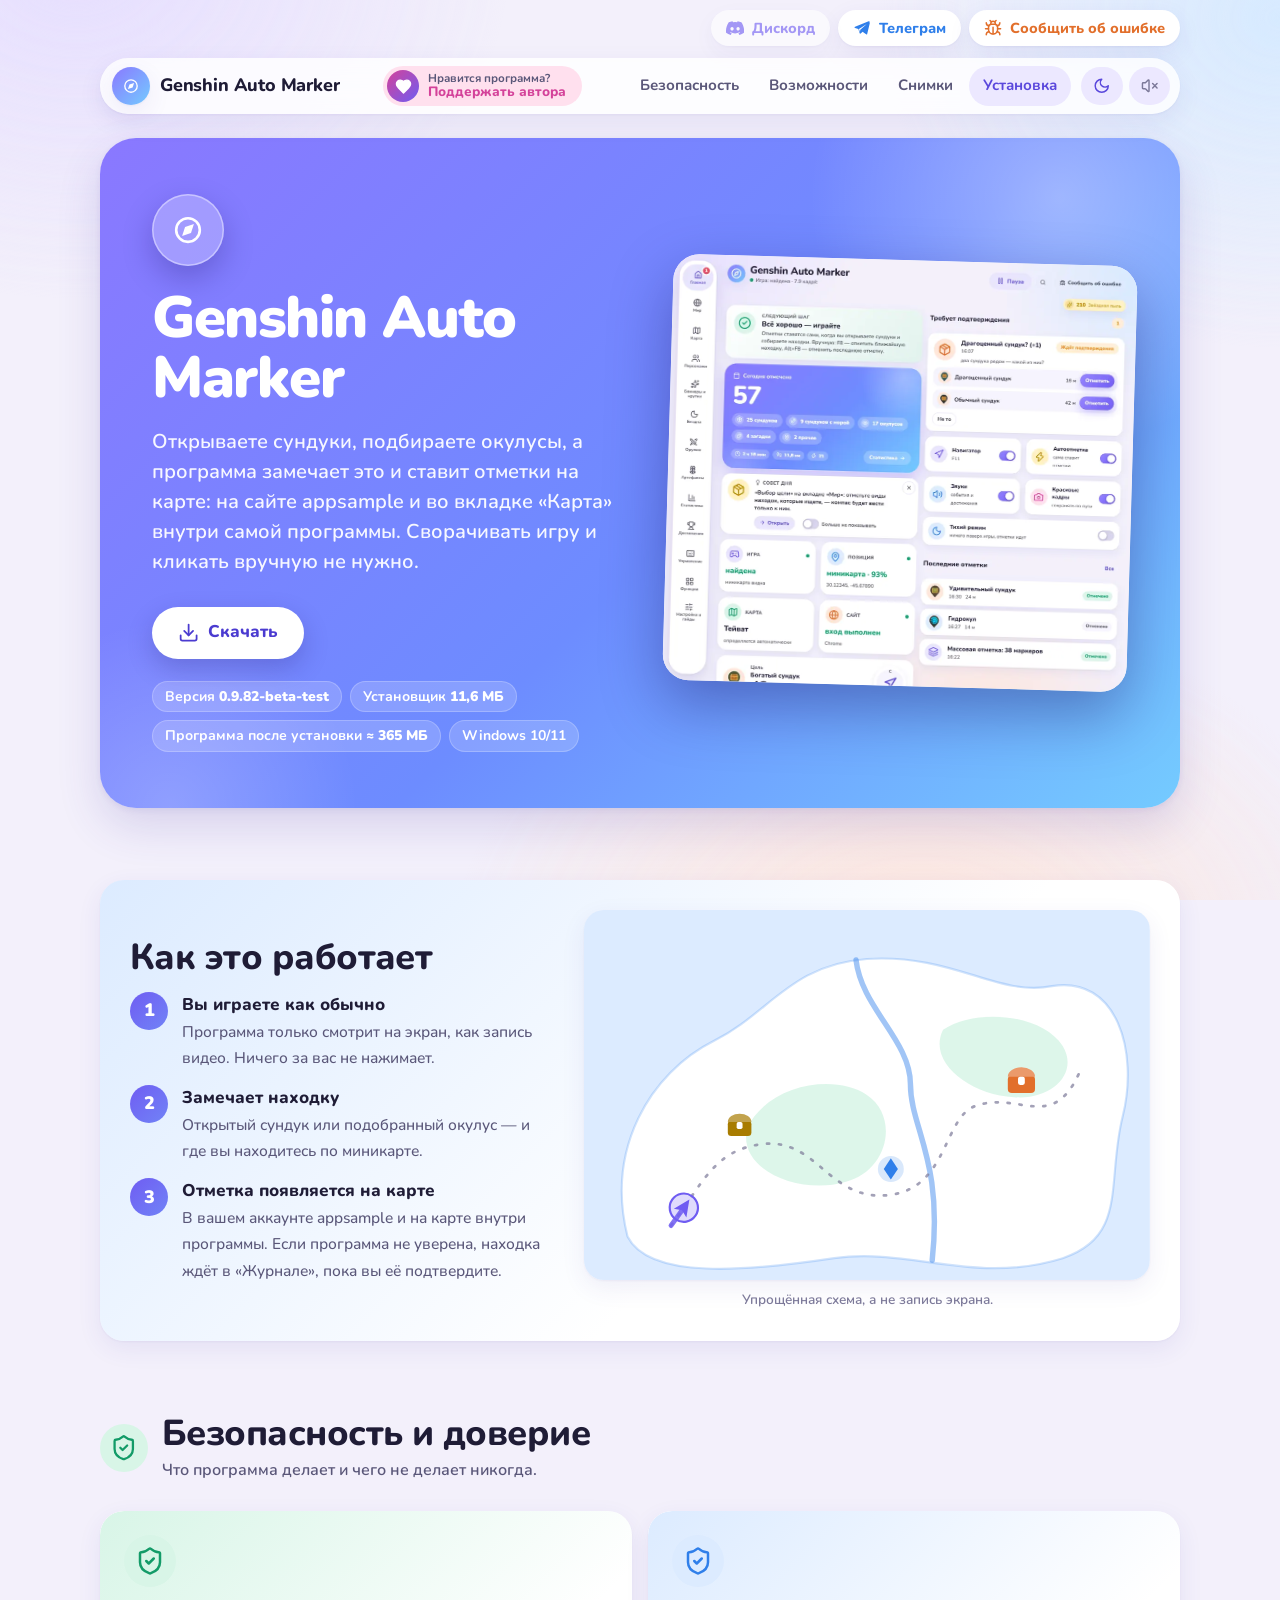
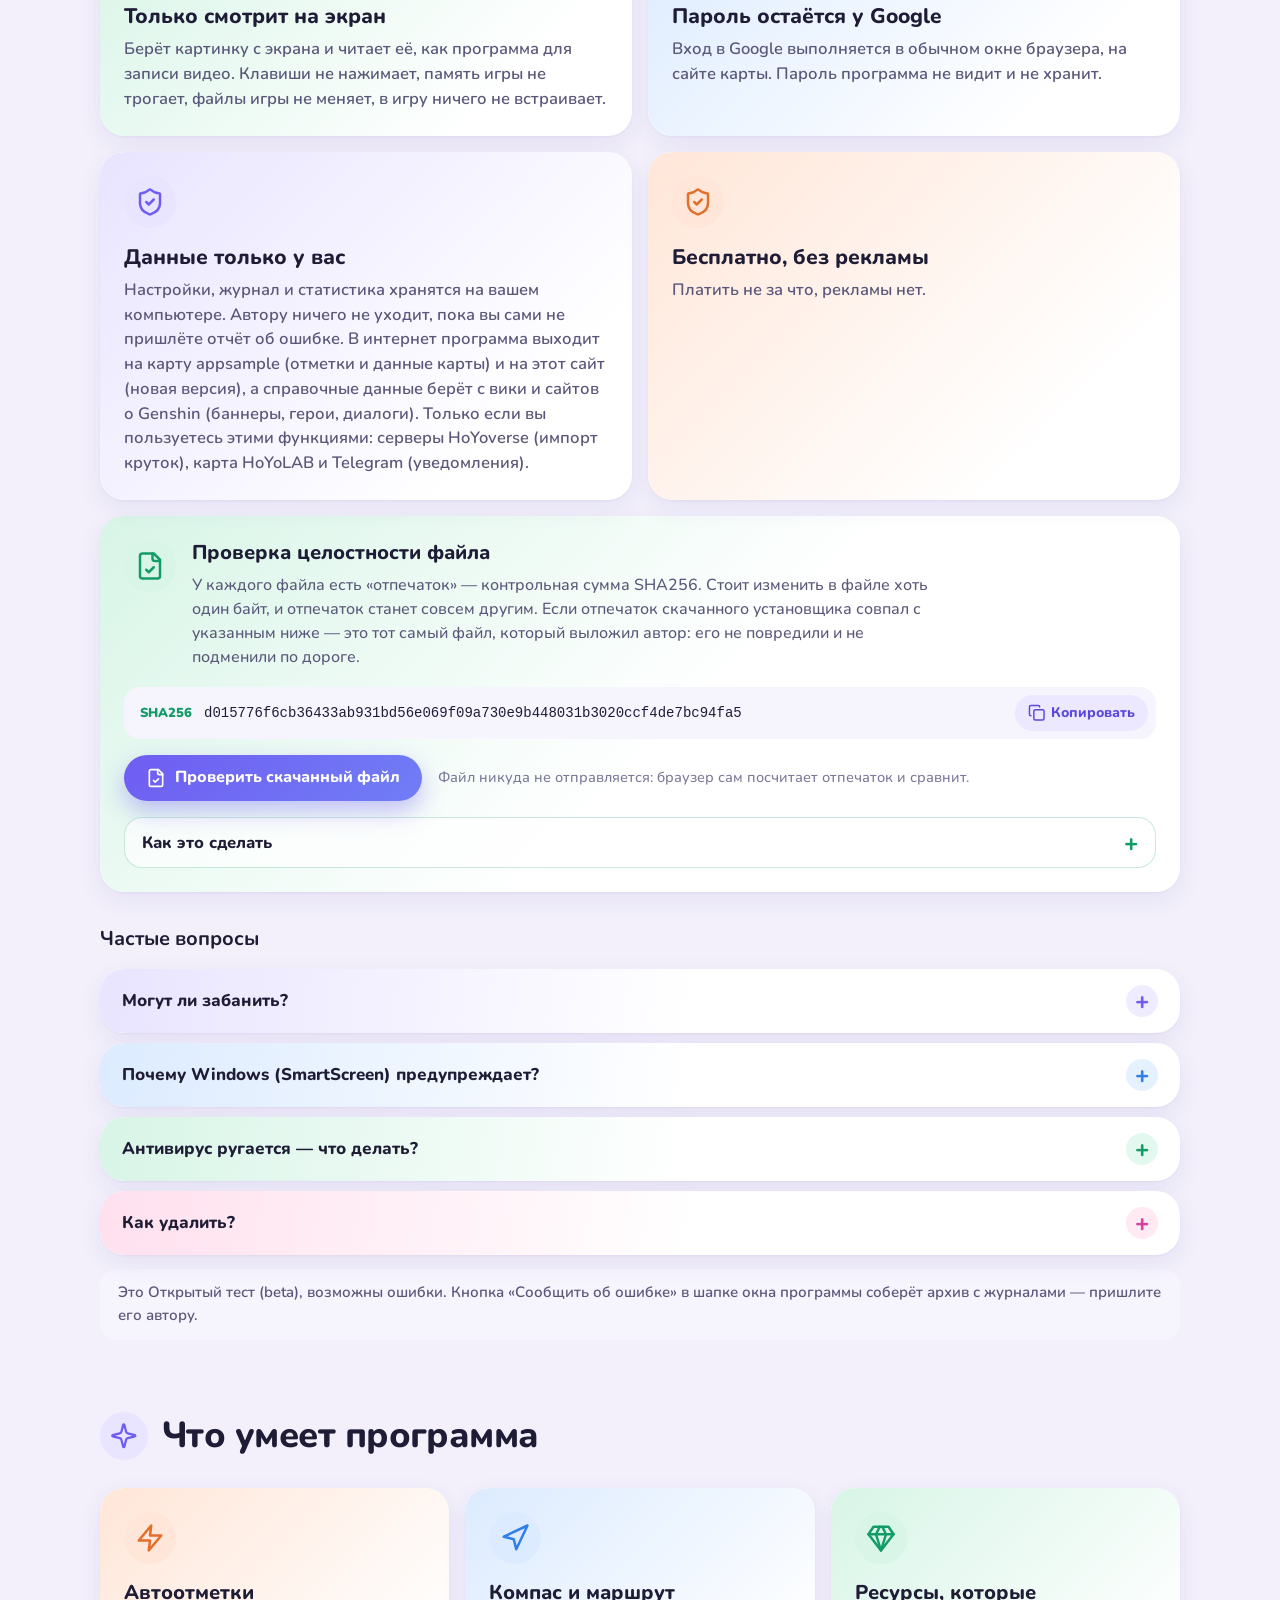
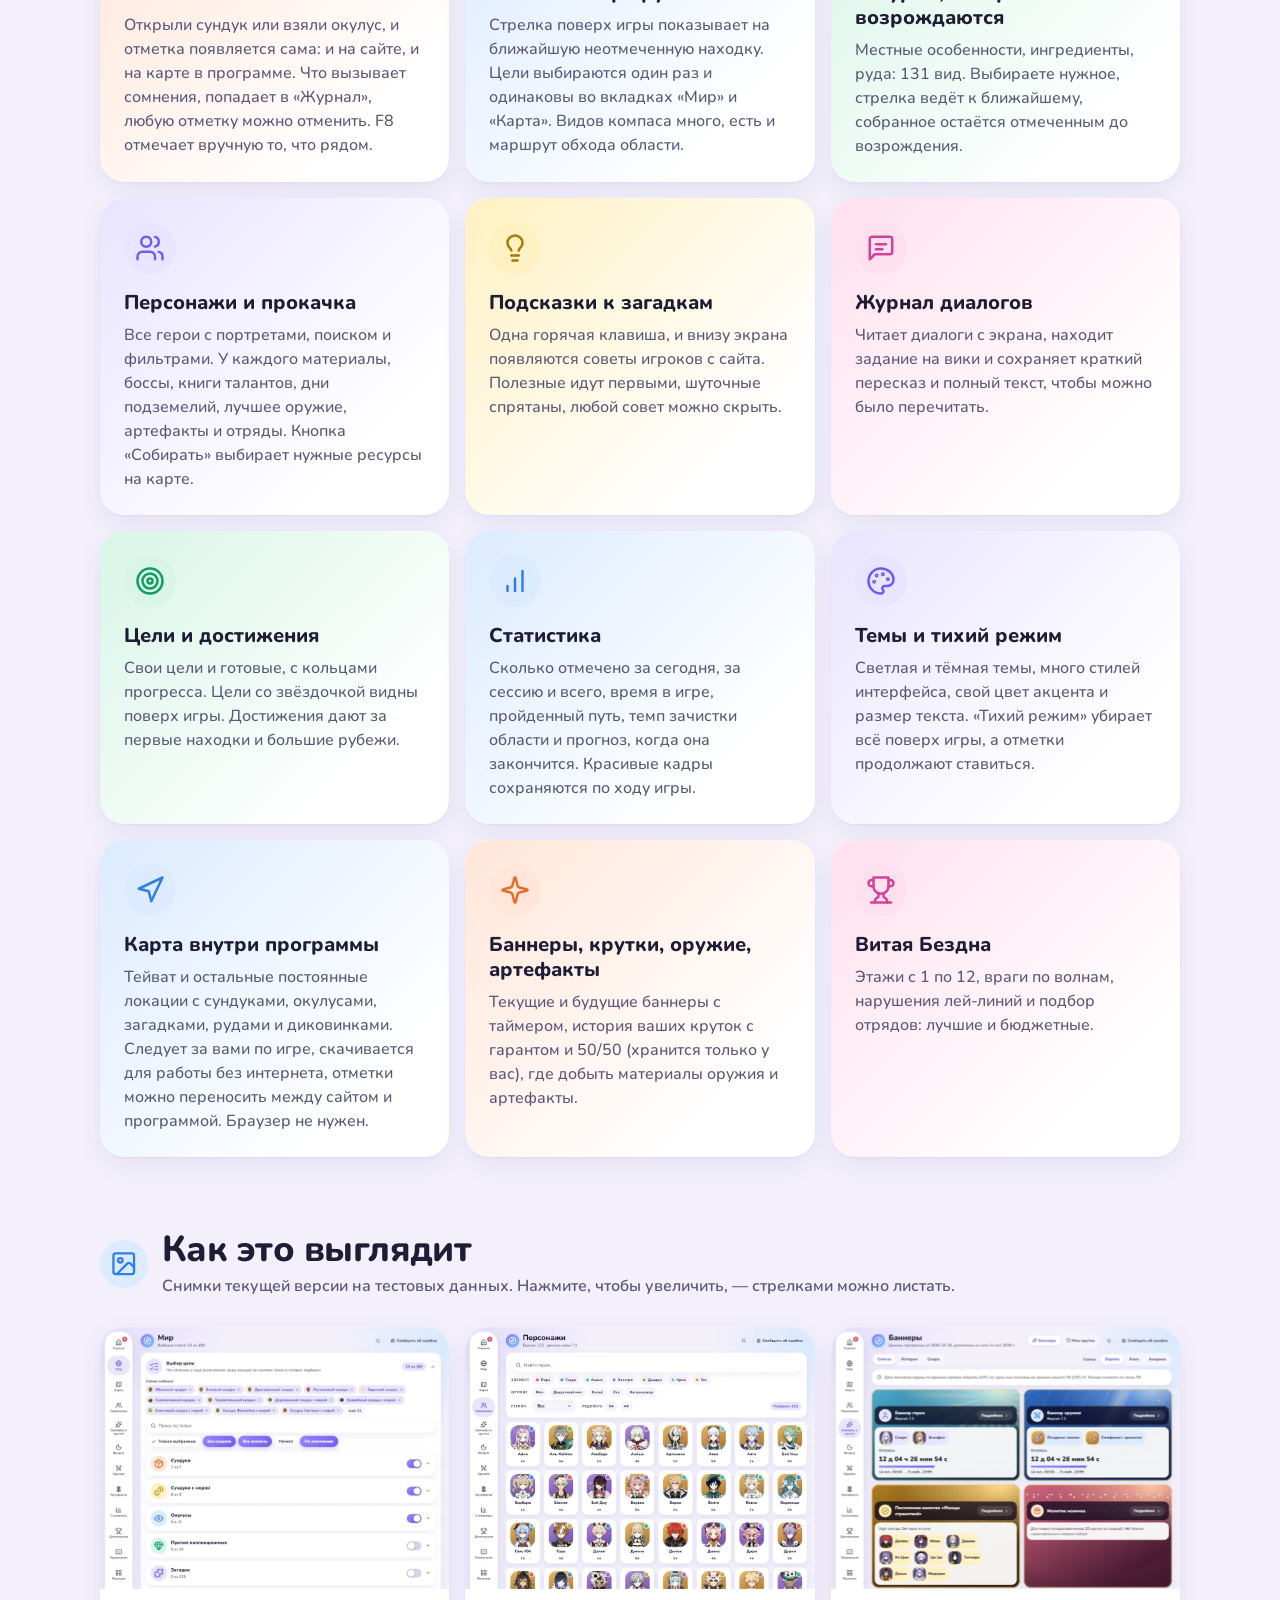
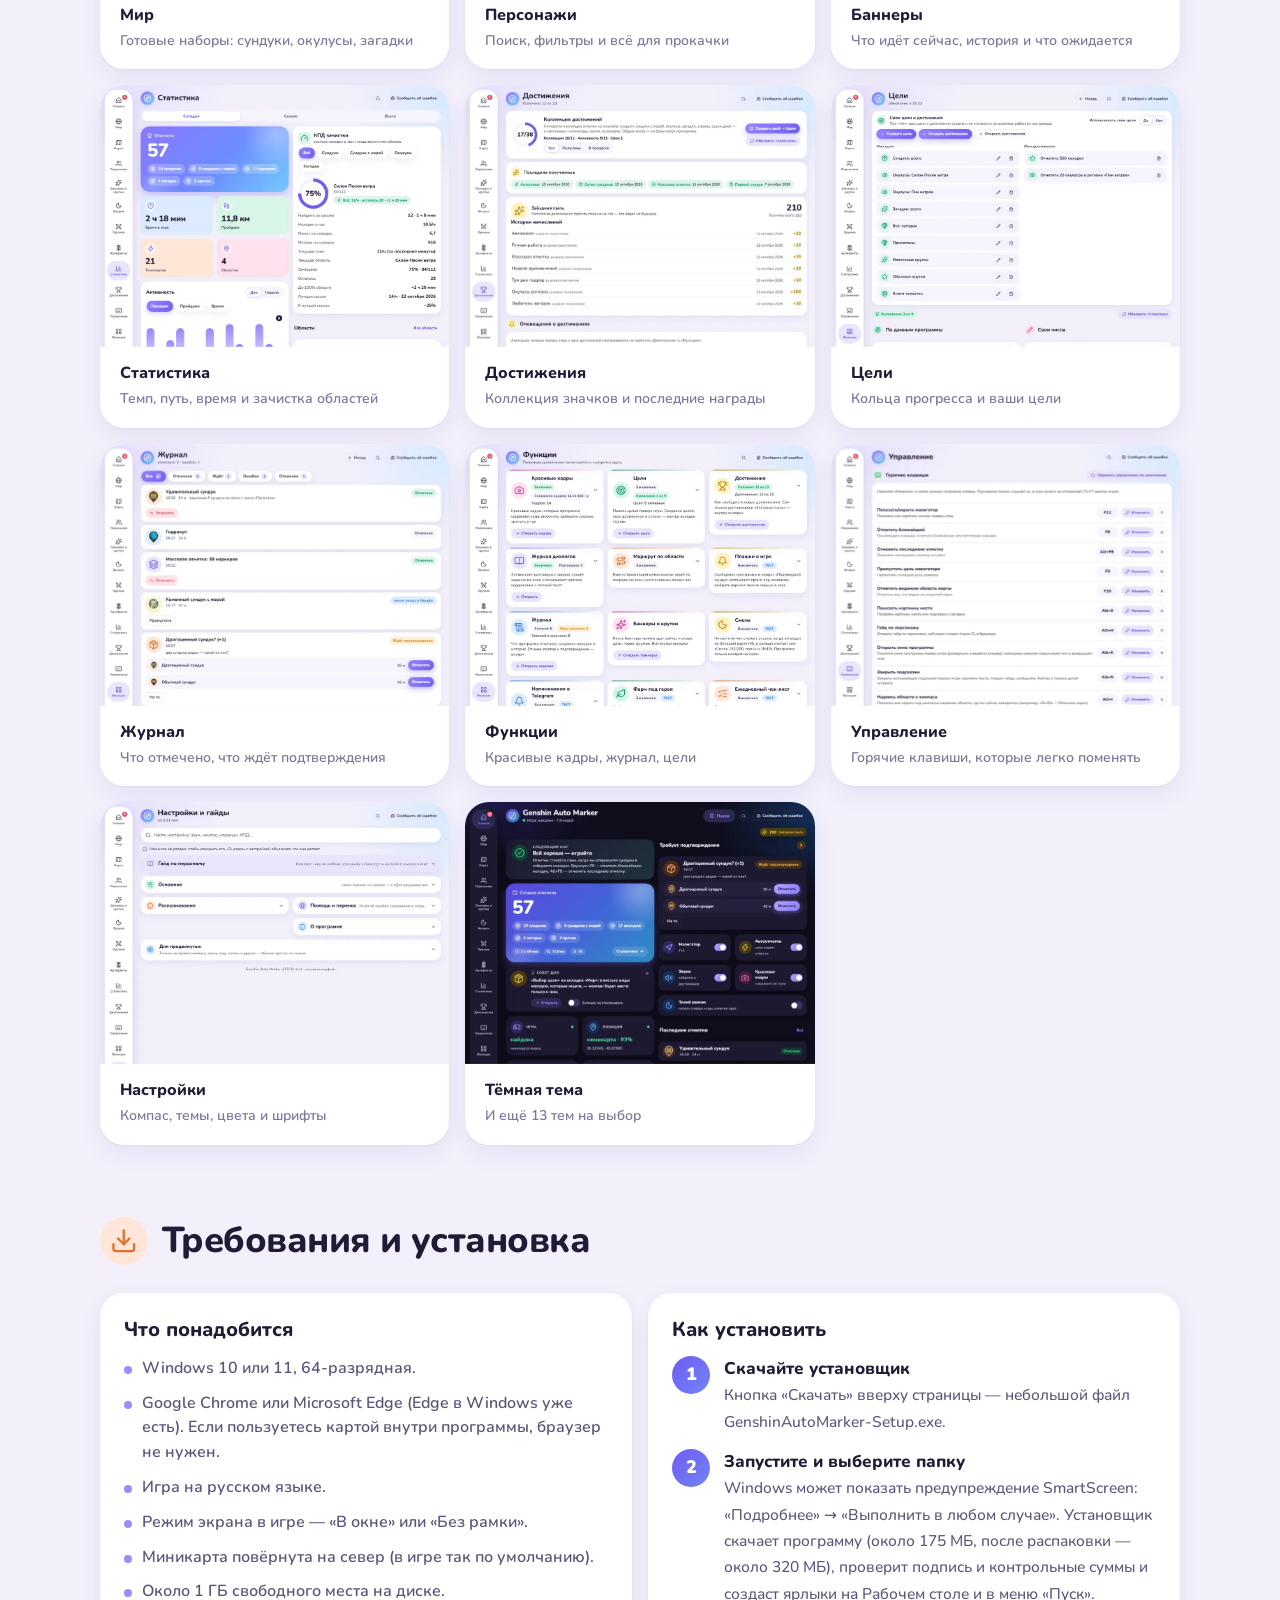
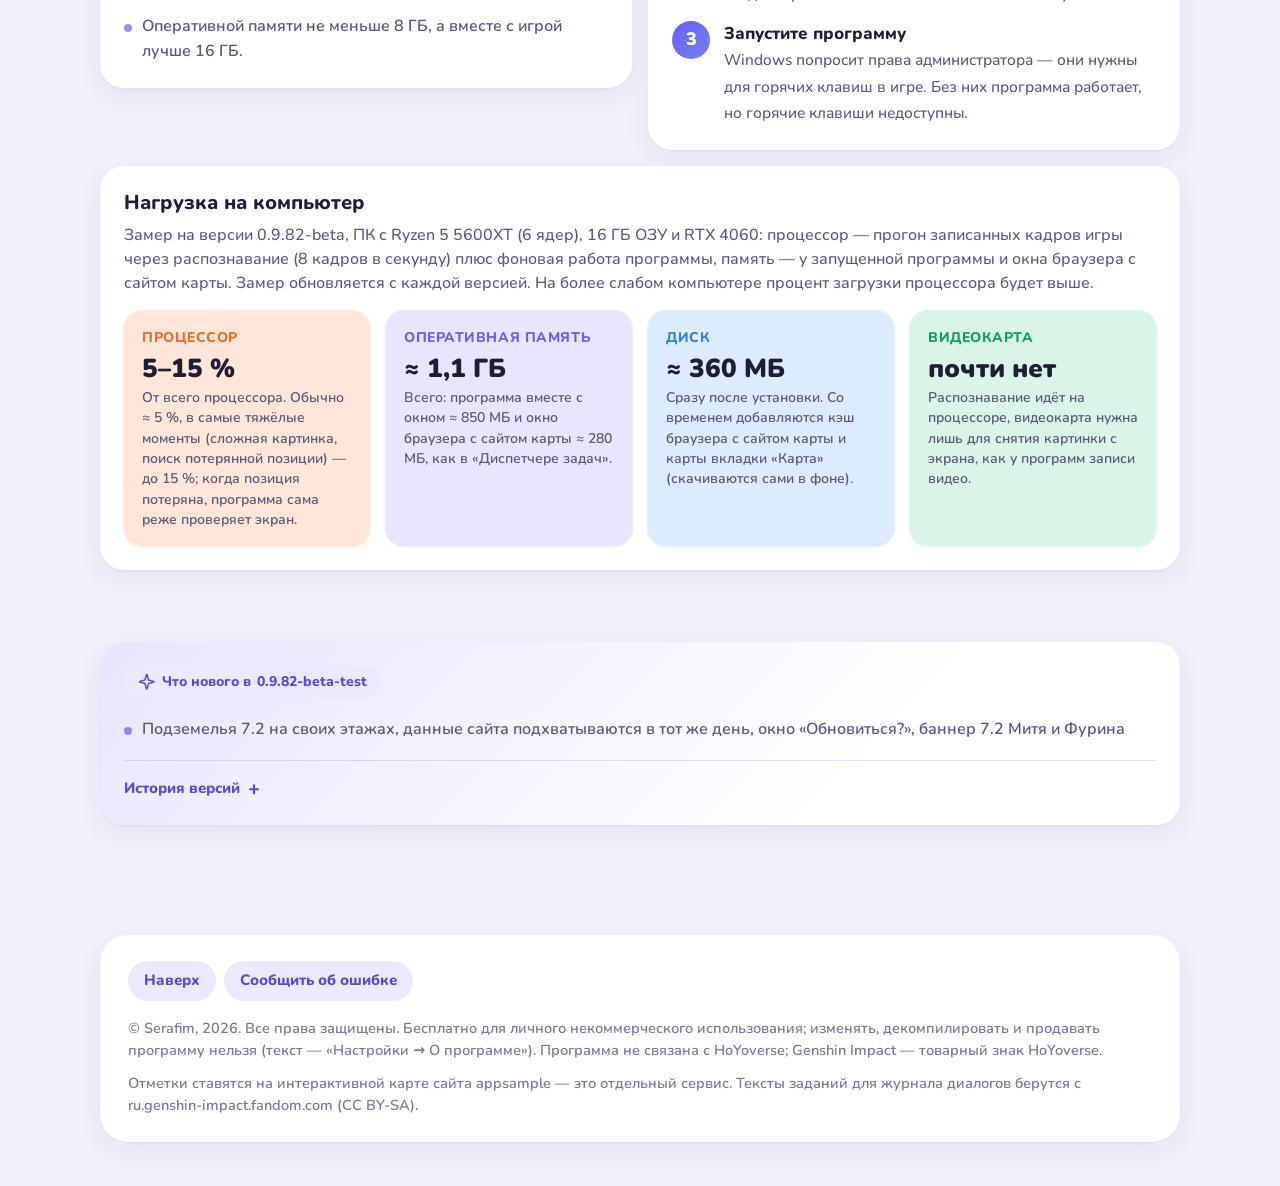
==== index.html @ 486b381f "Genshin Auto Marker 0.9.82-beta-test" ====
<!doctype html>
<html lang="ru">
<head>
<meta charset="utf-8">
<meta name="viewport" content="width=device-width, initial-scale=1">
<title>Genshin Auto Marker — автоотметки на карте Genshin Impact</title>
<meta name="description" content="Программа смотрит на экран Genshin Impact и ставит отметки найденных сундуков, окулусов и ресурсов на карте: на сайте appsample и в самой программе.">
<meta name="theme-color" content="#6F5CF2">
<meta property="og:title" content="Genshin Auto Marker">
<meta property="og:description" content="Ставит отметки найденных сундуков, окулусов и ресурсов на карте Genshin Impact, пока вы играете.">
<meta property="og:type" content="website">
<meta property="og:url" content="https://genshin-auto-marker.serafim-genshin.workers.dev/">
<meta property="og:image" content="https://genshin-auto-marker.serafim-genshin.workers.dev/img/og.jpg?v=1022">
<link rel="canonical" href="https://genshin-auto-marker.serafim-genshin.workers.dev/">
<link rel="icon" href="favicon.svg" type="image/svg+xml">
<link rel="preload" href="fonts/Nunito-Variable.ttf" as="font" type="font/ttf" crossorigin>
<link rel="stylesheet" href="style.css">
<script src="theme-init.js"></script>
</head>
<body>

<svg class="sprite" width="0" height="0" aria-hidden="true">
  <defs>
    <symbol id="i-copy" viewBox="0 0 24 24"><rect width="14" height="14" x="8" y="8" rx="2"/><path d="M4 16c-1.1 0-2-.9-2-2V4c0-1.1.9-2 2-2h10c1.1 0 2 .9 2 2"/></symbol>
    <symbol id="i-bug" viewBox="0 0 24 24"><path d="m8 2 1.88 1.88M14.12 3.88 16 2M9 7.13v-1a3 3 0 1 1 6 0v1"/><path d="M12 20c-3.3 0-6-2.7-6-6v-3a4 4 0 0 1 4-4h4a4 4 0 0 1 4 4v3c0 3.3-2.7 6-6 6"/><path d="M12 20v-9M6.53 9C4.6 8.8 3 7.1 3 5M6 13H2M3 21c0-2.1 1.7-3.9 3.8-4M20.97 5c0 2.1-1.6 3.8-3.5 4M22 13h-4M17.2 17c2.1.1 3.8 1.9 3.8 4"/></symbol>
    <symbol id="i-terminal" viewBox="0 0 24 24"><path d="m4 17 6-6-6-6"/><path d="M12 19h8"/></symbol>
    <symbol id="i-logo" viewBox="0 0 64 64"><circle cx="32" cy="32" r="18" fill="none" stroke="currentColor" stroke-width="4"/><path d="M41 23 36.5 36.5 23 41l4.5-13.5z" fill="currentColor"/></symbol>
    <symbol id="i-download" viewBox="0 0 24 24"><path d="M21 15v4a2 2 0 0 1-2 2H5a2 2 0 0 1-2-2v-4"/><path d="m7 10 5 5 5-5"/><path d="M12 15V3"/></symbol>
    <symbol id="i-heart" viewBox="0 0 24 24"><path d="M19 14c1.49-1.46 3-3.21 3-5.5A5.5 5.5 0 0 0 16.5 3c-1.76 0-3 .5-4.5 2-1.5-1.5-2.74-2-4.5-2A5.5 5.5 0 0 0 2 8.5c0 2.3 1.5 4.05 3 5.5l7 7Z"/></symbol>
    <symbol id="i-zap" viewBox="0 0 24 24"><path d="M13 2 3 14h9l-1 8 10-12h-9z"/></symbol>
    <symbol id="i-nav" viewBox="0 0 24 24"><path d="m3 11 19-9-9 19-2-8z"/></symbol>
    <symbol id="i-gem" viewBox="0 0 24 24"><path d="M6 3h12l4 6-10 13L2 9z"/><path d="m11 3-3 6 4 13 4-13-3-6"/><path d="M2 9h20"/></symbol>
    <symbol id="i-users" viewBox="0 0 24 24"><path d="M16 21v-2a4 4 0 0 0-4-4H6a4 4 0 0 0-4 4v2"/><circle cx="9" cy="7" r="4"/><path d="M22 21v-2a4 4 0 0 0-3-3.87"/><path d="M16 3.13a4 4 0 0 1 0 7.75"/></symbol>
    <symbol id="i-bulb" viewBox="0 0 24 24"><path d="M15 14c.2-1 .7-1.7 1.5-2.5 1-.9 1.5-2.2 1.5-3.5A6 6 0 0 0 6 8c0 1 .2 2.2 1.5 3.5.7.7 1.3 1.5 1.5 2.5"/><path d="M9 18h6"/><path d="M10 22h4"/></symbol>
    <symbol id="i-msg" viewBox="0 0 24 24"><path d="M21 15a2 2 0 0 1-2 2H7l-4 4V5a2 2 0 0 1 2-2h14a2 2 0 0 1 2 2z"/><path d="M8 9h8"/><path d="M8 13h5"/></symbol>
    <symbol id="i-target" viewBox="0 0 24 24"><circle cx="12" cy="12" r="10"/><circle cx="12" cy="12" r="6"/><circle cx="12" cy="12" r="2"/></symbol>
    <symbol id="i-trophy" viewBox="0 0 24 24"><path d="M6 9H4.5a2.5 2.5 0 0 1 0-5H6"/><path d="M18 9h1.5a2.5 2.5 0 0 0 0-5H18"/><path d="M4 22h16"/><path d="M10 14.66V17c0 .55-.47.98-1.21 1.21C7.85 18.75 7 20.24 7 22"/><path d="M14 14.66V17c0 .55.47.98 1.21 1.21C16.15 18.75 17 20.24 17 22"/><path d="M18 2H6v7a6 6 0 0 0 12 0z"/></symbol>
    <symbol id="i-chart" viewBox="0 0 24 24"><path d="M12 20V10"/><path d="M18 20V4"/><path d="M6 20v-4"/></symbol>
    <symbol id="i-palette" viewBox="0 0 24 24"><circle cx="13.5" cy="6.5" r=".6"/><circle cx="17.5" cy="10.5" r=".6"/><circle cx="8.5" cy="7.5" r=".6"/><circle cx="6.5" cy="12.5" r=".6"/><path d="M12 22a1 1 0 0 1 0-20 10 9 0 0 1 10 9 5 5 0 0 1-5 5h-2.25a1.75 1.75 0 0 0-1.4 2.8l.3.4a1.75 1.75 0 0 1-1.4 2.8z"/></symbol>
    <symbol id="i-shield" viewBox="0 0 24 24"><path d="M20 13c0 5-3.5 7.5-7.66 8.95a1 1 0 0 1-.67-.01C7.5 20.5 4 18 4 13V6a1 1 0 0 1 1-1c2 0 4.5-1.2 6.24-2.72a1.17 1.17 0 0 1 1.52 0C14.51 3.81 17 5 19 5a1 1 0 0 1 1 1z"/><path d="m9 12 2 2 4-4"/></symbol>
    <symbol id="i-check" viewBox="0 0 24 24"><path d="M20 6 9 17l-5-5"/></symbol>
    <symbol id="i-sun" viewBox="0 0 24 24"><circle cx="12" cy="12" r="4"/><path d="M12 2v2M12 20v2M4.93 4.93l1.41 1.41M17.66 17.66l1.41 1.41M2 12h2M20 12h2M6.34 17.66l-1.41 1.41M19.07 4.93l-1.41 1.41"/></symbol>
    <symbol id="i-moon" viewBox="0 0 24 24"><path d="M12 3a6 6 0 0 0 9 9 9 9 0 1 1-9-9z"/></symbol>
    <symbol id="i-list" viewBox="0 0 24 24"><path d="m3 17 2 2 4-4"/><path d="m3 7 2 2 4-4"/><path d="M13 6h8M13 12h8M13 18h8"/></symbol>
    <symbol id="i-spark" viewBox="0 0 24 24"><path d="M9.94 15.5A2 2 0 0 0 8.5 14.06l-6.14-1.58a.5.5 0 0 1 0-.96L8.5 9.94A2 2 0 0 0 9.94 8.5l1.58-6.14a.5.5 0 0 1 .96 0l1.58 6.14a2 2 0 0 0 1.44 1.44l6.14 1.58a.5.5 0 0 1 0 .96l-6.14 1.58a2 2 0 0 0-1.44 1.44l-1.58 6.14a.5.5 0 0 1-.96 0z"/></symbol>
    <symbol id="i-image" viewBox="0 0 24 24"><rect width="18" height="18" x="3" y="3" rx="2"/><circle cx="9" cy="9" r="2"/><path d="m21 15-3.09-3.09a2 2 0 0 0-2.82 0L6 21"/></symbol>
    <symbol id="i-x" viewBox="0 0 24 24"><path d="M18 6 6 18M6 6l12 12"/></symbol>
    <symbol id="i-chev-l" viewBox="0 0 24 24"><path d="m15 18-6-6 6-6"/></symbol>
    <symbol id="i-chev-r" viewBox="0 0 24 24"><path d="m9 18 6-6-6-6"/></symbol>
    <symbol id="i-vol" viewBox="0 0 24 24"><path d="M11 4.7a.7.7 0 0 0-1.2-.5L6.4 7.6A1.4 1.4 0 0 1 5.4 8H3a1 1 0 0 0-1 1v6a1 1 0 0 0 1 1h2.4a1.4 1.4 0 0 1 1 .4l3.4 3.4a.7.7 0 0 0 1.2-.5z"/><path d="M16 9a5 5 0 0 1 0 6"/><path d="M19.4 18.4a9 9 0 0 0 0-12.8"/></symbol>
    <symbol id="i-vol-off" viewBox="0 0 24 24"><path d="M11 4.7a.7.7 0 0 0-1.2-.5L6.4 7.6A1.4 1.4 0 0 1 5.4 8H3a1 1 0 0 0-1 1v6a1 1 0 0 0 1 1h2.4a1.4 1.4 0 0 1 1 .4l3.4 3.4a.7.7 0 0 0 1.2-.5z"/><path d="m22 9-6 6M16 9l6 6"/></symbol>
    <symbol id="i-file" viewBox="0 0 24 24"><path d="M15 2H6a2 2 0 0 0-2 2v16a2 2 0 0 0 2 2h12a2 2 0 0 0 2-2V7z"/><path d="M14 2v4a2 2 0 0 0 2 2h4"/><path d="m9 15 2 2 4-4"/></symbol>
    <symbol id="i-telegram" viewBox="0 0 24 24"><path fill="currentColor" stroke="none" d="M21.9 3.3c-.3-.3-.8-.3-1.2-.2L2.7 10.1c-.9.4-.9 1.5 0 1.8l4.4 1.5 1.7 5.4c.2.6.9.8 1.4.4l2.5-2.3 4.6 3.4c.6.4 1.4.1 1.5-.6l3.4-14c.1-.4 0-.8-.3-1zM9.6 14.1l-.4 3.5-1.3-4.2 10.4-6.8z"/></symbol>
    <symbol id="i-discord" viewBox="0 0 24 24"><path fill="currentColor" stroke="none" d="M20.32 4.37a19.8 19.8 0 0 0-4.89-1.52.07.07 0 0 0-.08.04c-.21.38-.44.87-.61 1.25a18.27 18.27 0 0 0-5.49 0 12.64 12.64 0 0 0-.62-1.25.08.08 0 0 0-.08-.04 19.74 19.74 0 0 0-4.88 1.52.07.07 0 0 0-.03.03C.53 9.05-.32 13.58.1 18.06a.08.08 0 0 0 .03.06 19.9 19.9 0 0 0 5.99 3.03.08.08 0 0 0 .08-.03c.47-.63.88-1.3 1.23-1.99a.08.08 0 0 0-.04-.11 13.1 13.1 0 0 1-1.87-.89.08.08 0 0 1 0-.13l.37-.29a.07.07 0 0 1 .08-.01c3.93 1.79 8.18 1.79 12.06 0a.07.07 0 0 1 .08.01l.37.29a.08.08 0 0 1 0 .13 12.3 12.3 0 0 1-1.87.89.08.08 0 0 0-.04.11c.36.7.77 1.36 1.22 1.99a.08.08 0 0 0 .09.03 19.84 19.84 0 0 0 6-3.03.08.08 0 0 0 .03-.06c.5-5.18-.84-9.67-3.55-13.66a.06.06 0 0 0-.03-.03zM8.02 15.33c-1.18 0-2.16-1.09-2.16-2.42s.96-2.42 2.16-2.42c1.21 0 2.18 1.1 2.16 2.42 0 1.33-.96 2.42-2.16 2.42zm7.97 0c-1.18 0-2.15-1.09-2.15-2.42s.95-2.42 2.15-2.42c1.21 0 2.18 1.1 2.16 2.42 0 1.33-.95 2.42-2.16 2.42z"/></symbol>
  </defs>
</svg>

<div class="util">
  <div class="wrap">
    <a class="bug-pill pill-dc" data-link="discord" href="#top" aria-label="Дискорд" data-en-aria="Discord"><svg class="i" aria-hidden="true"><use href="#i-discord"/></svg><span data-en="Discord">Дискорд</span></a>
    <a class="bug-pill pill-tg" data-link="telegram" data-hide-empty href="#top" aria-label="Телеграм" data-en-aria="Telegram"><svg class="i" aria-hidden="true"><use href="#i-telegram"/></svg><span data-en="Telegram">Телеграм</span></a>
    <a class="bug-pill" data-link="bug" data-hide-empty href="#top" target="_blank" rel="noopener noreferrer"><svg class="i" aria-hidden="true"><use href="#i-bug"/></svg><span data-en="Report a bug">Сообщить об ошибке</span></a>
  </div>
</div>

<header class="top">
  <div class="wrap">
    <div class="top-inner">
      <a class="brand" href="#top" aria-label="Genshin Auto Marker">
        <span class="logo"><svg aria-hidden="true"><use href="#i-logo"/></svg></span>
        <span>Genshin Auto Marker</span>
      </a>
      <a class="like-btn" data-link="donate" data-hide-empty href="#top" aria-label="Поддержать автора" data-en-aria="Support the author">
        <span class="like-ico"><svg class="i" aria-hidden="true"><use href="#i-heart"/></svg></span>
        <span class="like-txt"><small data-en="Like the program?">Нравится программа?</small><b data-en="Support the author">Поддержать автора</b></span>
      </a>
      <nav class="nav" aria-label="Разделы" data-en-aria="Sections">
        <a href="#safe" data-en="Safety">Безопасность</a>
        <a href="#features" data-en="Features">Возможности</a>
        <a href="#gallery" data-en="Screenshots">Снимки</a>
        <a href="#install" data-en="Install">Установка</a>
      </nav>
      <div class="tools">
        <button class="chip theme-btn" id="theme-btn" type="button" aria-label="Тема" data-en-aria="Theme">
          <svg class="i moon" aria-hidden="true"><use href="#i-moon"/></svg><svg class="i sun" aria-hidden="true"><use href="#i-sun"/></svg>
        </button>
        <button class="chip sound-btn" id="sound-btn" type="button" aria-pressed="true" aria-label="Звук нажатий" data-en-aria="Click sound"
          title="Звук нажатий: включить или выключить" data-en-title="Click sound: on or off">
          <svg class="i on" aria-hidden="true"><use href="#i-vol"/></svg><svg class="i off" aria-hidden="true"><use href="#i-vol-off"/></svg>
        </button>
      </div>
    </div>
  </div>
</header>

<main id="top">

  <div class="hero">
    <div class="wrap">
      <div class="hero-card">
        <div class="hero-text">
          <div class="hero-logo"><svg aria-hidden="true"><use href="#i-logo"/></svg></div>
          <h1>Genshin Auto Marker</h1>
          <p class="lead" data-en="You open chests and pick up oculi, the program notices it and puts the marks on the map: on the appsample site and in its own Map tab. No more alt-tabbing to click.">Открываете сундуки, подбираете окулусы, а программа замечает это и ставит отметки на карте: на сайте appsample и во вкладке «Карта» внутри самой программы. Сворачивать игру и кликать вручную не нужно.</p>
          <div class="cta">
            <a class="btn btn-white" data-link="download" href="#install"><svg class="i" aria-hidden="true"><use href="#i-download"/></svg><span data-en="Download">Скачать</span><span class="soon-tag" data-en="soon">скоро</span></a>
            <a class="zip-link" data-link="zip" data-hide-empty href="#install" data-en="Download zip">Скачать zip</a>
          </div>
          <ul class="hero-meta">
            <li><span data-en="Version">Версия</span> <b class="js-ver">0.9.34-test</b></li>
            <li id="size-li" hidden><span data-en="Installer">Установщик</span> <b id="size"></b></li>
            <li id="app-size-li" hidden><span data-en="Program installed">Программа после установки</span> <b id="app-size"></b></li>
            <li>Windows 10/11</li>
            <li id="count-li" hidden><span data-en="Downloads">Скачиваний</span> <b id="count"></b></li>
          </ul>
        </div>
        <div class="hero-shot">
          <div class="frame">
            <img class="img-light" src="img/home-light.webp?v=1022" width="1000" height="917" alt="Главный экран программы" data-en-alt="Main screen of the program">
            <img class="img-dark" src="img/home-dark.webp?v=1022" width="1000" height="917" alt="Главный экран программы, тёмная тема" data-en-alt="Main screen of the program, dark theme">
          </div>
        </div>
      </div>
    </div>
  </div>

  <section id="how">
    <div class="wrap">
      <div class="card how">
        <div class="how-text">
          <h2 data-en="How it works">Как это работает</h2>
          <ol class="steps">
            <li><div><b data-en="You play as usual">Вы играете как обычно</b><span data-en="The program only looks at the screen, the way a screen recorder does. It never presses anything for you.">Программа только смотрит на экран, как запись видео. Ничего за вас не нажимает.</span></div></li>
            <li><div><b data-en="It notices the find">Замечает находку</b><span data-en="An opened chest or a picked-up oculus, and where you are by the minimap.">Открытый сундук или подобранный окулус — и где вы находитесь по миникарте.</span></div></li>
            <li><div><b data-en="The mark appears on the map">Отметка появляется на карте</b><span data-en="In your appsample account and in the program's own map. If it is not sure, the find waits in the Journal until you confirm it.">В вашем аккаунте appsample и на карте внутри программы. Если программа не уверена, находка ждёт в «Журнале», пока вы её подтвердите.</span></div></li>
          </ol>
        </div>
        <figure class="how-map">
          <svg id="demo-map" viewBox="0 0 520 340" role="img" aria-label="Схема: стрелка игрока идёт по карте, и находки на пути сами получают отметки" data-en-aria="Diagram: the player arrow walks across the map and the finds along the way get marked by themselves">
            <defs>
              <symbol id="d-chest" viewBox="-12 -12 24 24"><rect x="-10" y="-4" width="20" height="13" rx="3" class="d-chest-body"/><path d="M-10-3a10 7 0 0 1 20 0z" class="d-chest-lid"/><rect x="-2.5" y="-3" width="5" height="6" rx="1.5" class="d-chest-lock"/></symbol>
              <symbol id="d-oculus" viewBox="-12 -12 24 24"><circle r="11" class="d-oculus-glow"/><path d="M0-9 6 0 0 9-6 0z" class="d-oculus"/></symbol>
            </defs>
            <rect width="520" height="340" class="m-water"/>
            <path class="m-land" d="M40 300C20 220 60 150 120 120c50-25 70-70 140-75 80-5 120 35 170 25 60-10 80 60 65 120-15 60 5 110-55 130-80 25-140-10-210 0-80 12-170 20-190-20z"/>
            <path class="m-hill" d="M150 200c20-40 80-50 110-30s20 70-20 80c-40 12-100-10-90-50z"/>
            <path class="m-hill" d="M330 110c30-20 90-15 110 15 15 25-10 50-45 47-40-2-80-32-65-62z"/>
            <path class="m-river" d="M250 46c5 44 50 74 50 114s30 70 20 162"/>
            <path class="m-route" d="M80 290c30-40 40-70 85-75 50-5 60 53 115 47 55-6 50-72 80-82 40-14 70 25 95-30"/>
            <path class="m-trail" pathLength="1" d="M80 290c30-40 40-70 85-75 50-5 60 53 115 47 55-6 50-72 80-82 40-14 70 25 95-30">
              <animate attributeName="stroke-dashoffset" values="1;0;0" keyTimes="0;.75;1" dur="10s" repeatCount="indefinite"/>
            </path>

            <g transform="translate(143 198)">
              <use href="#d-chest" x="-13" y="-13" width="26" height="26"><animate attributeName="opacity" values="1;1;.4;.4;1;1" keyTimes="0;.15;.17;.92;.97;1" dur="10s" repeatCount="indefinite"/></use>
              <g class="d-mark" opacity="0"><circle r="9" cx="10" cy="-10"/><path d="m6-10 3 3 5-6"/>
                <animate attributeName="opacity" values="0;0;1;1;0;0" keyTimes="0;.15;.17;.92;.97;1" dur="10s" repeatCount="indefinite"/></g>
            </g>
            <g transform="translate(282 238)">
              <use href="#d-oculus" x="-13" y="-13" width="26" height="26"><animate attributeName="opacity" values="1;1;.4;.4;1;1" keyTimes="0;.39;.41;.92;.97;1" dur="10s" repeatCount="indefinite"/></use>
              <g class="d-mark" opacity="0"><circle r="9" cx="10" cy="-10"/><path d="m6-10 3 3 5-6"/>
                <animate attributeName="opacity" values="0;0;1;1;0;0" keyTimes="0;.39;.41;.92;.97;1" dur="10s" repeatCount="indefinite"/></g>
            </g>
            <g transform="translate(402 157)">
              <use href="#d-chest" x="-15" y="-15" width="30" height="30" class="d-rich"><animate attributeName="opacity" values="1;1;.4;.4;1;1" keyTimes="0;.645;.665;.92;.97;1" dur="10s" repeatCount="indefinite"/></use>
              <g class="d-mark" opacity="0"><circle r="9" cx="11" cy="-11"/><path d="m7-11 3 3 5-6"/>
                <animate attributeName="opacity" values="0;0;1;1;0;0" keyTimes="0;.645;.665;.92;.97;1" dur="10s" repeatCount="indefinite"/></g>
            </g>

            <g class="d-player">
              <circle r="13" class="d-player-ring"/>
              <path d="M9 0-6 7-3 0-6-7z" class="d-player-arrow"/>
              <animateMotion dur="10s" repeatCount="indefinite" rotate="auto" keyPoints="0;1;1" keyTimes="0;.75;1" calcMode="linear" path="M80 290c30-40 40-70 85-75 50-5 60 53 115 47 55-6 50-72 80-82 40-14 70 25 95-30"/>
            </g>

            <g class="d-toast" opacity="0" transform="translate(18 18)"><rect width="262" height="42" rx="21"/><circle cx="21" cy="21" r="13" class="d-toast-ico"/><path d="m15 21 4 4 8-8" class="d-toast-check"/><text x="44" y="26" data-en="Common chest marked">Обычный сундук отмечен</text>
              <animate attributeName="opacity" values="0;0;1;1;0;0" keyTimes="0;.15;.17;.3;.33;1" dur="10s" repeatCount="indefinite"/></g>
            <g class="d-toast" opacity="0" transform="translate(18 18)"><rect width="196" height="42" rx="21"/><circle cx="21" cy="21" r="13" class="d-toast-ico"/><path d="m15 21 4 4 8-8" class="d-toast-check"/><text x="44" y="26" data-en="Oculus marked">Окулус отмечен</text>
              <animate attributeName="opacity" values="0;0;1;1;0;0" keyTimes="0;.39;.41;.54;.57;1" dur="10s" repeatCount="indefinite"/></g>
            <g class="d-toast" opacity="0" transform="translate(18 18)"><rect width="296" height="42" rx="21"/><circle cx="21" cy="21" r="13" class="d-toast-ico"/><path d="m15 21 4 4 8-8" class="d-toast-check"/><text x="44" y="26" data-en="Precious chest marked">Драгоценный сундук отмечен</text>
              <animate attributeName="opacity" values="0;0;1;1;0;0" keyTimes="0;.645;.665;.8;.83;1" dur="10s" repeatCount="indefinite"/></g>
          </svg>
          <figcaption data-en="A simplified diagram, not a screen recording.">Упрощённая схема, а не запись экрана.</figcaption>
        </figure>
      </div>
    </div>
  </section>

  <section id="safe">
    <div class="wrap">
      <div class="sec-head reveal">
        <div class="sec-ico t-mint"><svg class="i" aria-hidden="true"><use href="#i-shield"/></svg></div>
        <div>
          <h2 data-en="Safety and trust">Безопасность и доверие</h2>
          <p class="sec-sub" data-en="What the program does and what it never does.">Что программа делает и чего не делает никогда.</p>
        </div>
      </div>
      <div class="grid trust-grid">
        <div class="card trust tr-mint reveal">
          <div class="tile t-mint"><svg class="i" aria-hidden="true"><use href="#i-shield"/></svg></div>
          <h3 data-en="Only looks at the screen">Только смотрит на экран</h3>
          <p data-en="It takes a picture of the screen and reads it, like a screen recorder. It does not press keys, does not touch the game's memory, does not change the game's files and puts nothing into the game.">Берёт картинку с экрана и читает её, как программа для записи видео. Клавиши не нажимает, память игры не трогает, файлы игры не меняет, в игру ничего не встраивает.</p>
        </div>
        <div class="card trust tr-sky reveal">
          <div class="tile t-sky"><svg class="i" aria-hidden="true"><use href="#i-shield"/></svg></div>
          <h3 data-en="Your password stays with Google">Пароль остаётся у Google</h3>
          <p data-en="You sign in to Google in a regular browser window, on the map site. The program never sees or stores your password.">Вход в Google выполняется в обычном окне браузера, на сайте карты. Пароль программа не видит и не хранит.</p>
        </div>
        <div class="card trust tr-lilac reveal">
          <div class="tile t-lilac"><svg class="i" aria-hidden="true"><use href="#i-shield"/></svg></div>
          <h3 data-en="Your data stays with you">Данные только у вас</h3>
          <p data-en="Settings, journal and statistics stay on your computer. Nothing goes to the developer unless you send an error report yourself. The program goes online to the appsample map (marks and map data) and this site (new versions), and takes reference data from the wiki and Genshin fan sites (banners, characters, dialogues). Only if you use these features: HoYoverse servers (wish import), the HoYoLAB map and Telegram (notifications).">Настройки, журнал и статистика хранятся на вашем компьютере. Автору ничего не уходит, пока вы сами не пришлёте отчёт об ошибке. В интернет программа выходит на карту appsample (отметки и данные карты) и на этот сайт (новая версия), а справочные данные берёт с вики и сайтов о Genshin (баннеры, герои, диалоги). Только если вы пользуетесь этими функциями: серверы HoYoverse (импорт круток), карта HoYoLAB и Telegram (уведомления).</p>
        </div>
        <div class="card trust tr-peach reveal">
          <div class="tile t-peach"><svg class="i" aria-hidden="true"><use href="#i-shield"/></svg></div>
          <h3 data-en="Free, no ads">Бесплатно, без рекламы</h3>
          <p data-en="Nothing to pay for and nothing to watch.">Платить не за что, рекламы нет.</p>
        </div>
      </div>

      <div class="card verify reveal" id="verify" hidden>
        <div class="verify-head">
          <div class="tile t-mint"><svg class="i" aria-hidden="true"><use href="#i-file"/></svg></div>
          <div>
            <h3 data-en="Check that the file is genuine">Проверка целостности файла</h3>
            <p data-en="Every file has a &quot;fingerprint&quot;, a checksum called SHA256. Change even one byte and the fingerprint becomes completely different. If the fingerprint of your download matches the one below, it is exactly the file the author published, not damaged or swapped on the way.">У каждого файла есть «отпечаток» — контрольная сумма SHA256. Стоит изменить в файле хоть один байт, и отпечаток станет совсем другим. Если отпечаток скачанного установщика совпал с указанным ниже — это тот самый файл, который выложил автор: его не повредили и не подменили по дороге.</p>
          </div>
        </div>
        <div class="hash-row">
          <span class="hash-label">SHA256</span>
          <code class="hash" id="sha"></code>
          <button class="copy-btn" type="button" data-copy="sha" aria-label="Скопировать SHA256" data-en-aria="Copy SHA256"><svg class="i" aria-hidden="true"><use href="#i-copy"/></svg><span data-en="Copy">Копировать</span></button>
        </div>
        <div class="check" id="check" hidden>
          <button class="btn btn-primary btn-sm" type="button" id="check-btn"><svg class="i" aria-hidden="true"><use href="#i-file"/></svg><span data-en="Check the downloaded file">Проверить скачанный файл</span></button>
          <input type="file" id="check-file" accept=".exe" tabindex="-1" aria-hidden="true" hidden>
          <p class="check-note" data-en="The file stays on your computer: the browser computes the fingerprint itself and compares it.">Файл никуда не отправляется: браузер сам посчитает отпечаток и сравнит.</p>
          <p class="check-res" id="check-res" role="status" aria-live="polite" hidden></p>
        </div>
        <details class="howto">
          <summary data-en="How to do it">Как это сделать</summary>
          <div class="howto-body">
            <div class="js-only" hidden>
              <h4 data-en="The easy way: right here">Проще всего — прямо здесь</h4>
              <ol class="verify-steps">
                <li data-en="Download the installer with the &lt;b&gt;Download&lt;/b&gt; button at the top of the page.">Скачайте установщик кнопкой <b>«Скачать»</b> вверху страницы.</li>
                <li data-en="Click &lt;b&gt;Check the downloaded file&lt;/b&gt; above and pick &lt;b&gt;GenshinAutoMarker-Setup.exe&lt;/b&gt; in the &lt;b&gt;Downloads&lt;/b&gt; folder.">Нажмите выше <b>«Проверить скачанный файл»</b> и выберите <b>GenshinAutoMarker-Setup.exe</b> в папке <b>«Загрузки»</b>.</li>
                <li data-en="In a second you get the answer. A green tick means the file is genuine and you can install it.">Через секунду появится ответ. Зелёная галочка — файл настоящий, можно устанавливать.</li>
              </ol>
            </div>
            <h4 data-en="With Windows tools">Средствами Windows</h4>
            <ol class="verify-steps">
              <li data-en="Press &lt;b&gt;Win + E&lt;/b&gt; and open the &lt;b&gt;Downloads&lt;/b&gt; folder on the left.">Нажмите <b>Win + E</b> и слева откройте папку <b>«Загрузки»</b>.</li>
              <li data-en="Click the address bar at the top of the window (where the folder path is), type &lt;b&gt;cmd&lt;/b&gt; and press &lt;b&gt;Enter&lt;/b&gt;. A black command window opens, already in the Downloads folder.">Щёлкните по адресной строке вверху окна (там, где написан путь к папке), напечатайте <b>cmd</b> и нажмите <b>Enter</b>. Откроется чёрное окно командной строки — сразу в папке «Загрузки».</li>
              <li><span data-en="Copy this command, right-click inside the black window to paste it, and press &lt;b&gt;Enter&lt;/b&gt;:">Скопируйте эту команду, щёлкните правой кнопкой мыши в чёрном окне — она вставится — и нажмите <b>Enter</b>:</span>
                <span class="hash-row cmd-row"><svg class="i" aria-hidden="true"><use href="#i-terminal"/></svg><code id="cmd">certutil -hashfile GenshinAutoMarker-Setup.exe SHA256</code><button class="copy-btn" type="button" data-copy="cmd" aria-label="Скопировать команду" data-en-aria="Copy the command"><svg class="i" aria-hidden="true"><use href="#i-copy"/></svg><span data-en="Copy">Копировать</span></button></span>
              </li>
              <li data-en="The window prints a line of 64 letters and digits. Compare it with the checksum above: checking the first and last 6 characters is enough. Letter case does not matter.">В окне появится строка из 64 букв и цифр. Сравните её с суммой выше — достаточно сверить первые и последние 6 символов. Большие или маленькие буквы — неважно.</li>
            </ol>
            <p class="howto-tip" data-en="If the browser saved the file under another name, for example &lt;b&gt;GenshinAutoMarker-Setup (1).exe&lt;/b&gt;, put that name in the command in quotes: &lt;code&gt;certutil -hashfile &quot;GenshinAutoMarker-Setup (1).exe&quot; SHA256&lt;/code&gt;">Если браузер сохранил файл под другим именем, например <b>GenshinAutoMarker-Setup (1).exe</b>, впишите в команду это имя в кавычках: <code>certutil -hashfile "GenshinAutoMarker-Setup (1).exe" SHA256</code></p>
            <p class="howto-tip howto-warn" data-en="&lt;b&gt;Does not match?&lt;/b&gt; Do not run the file. Delete it and download it again from this page. If it still does not match, let the author know.">
              <b>Не совпало?</b> Не запускайте файл. Удалите его и скачайте заново с этой страницы. Если снова не совпадёт — сообщите автору.</p>
          </div>
        </details>
      </div>

      <h3 class="faq-title reveal" data-en="Questions people ask">Частые вопросы</h3>
      <div class="faq">
        <details class="card faq-item reveal tr-lilac">
          <summary data-en="Can I get banned?">Могут ли забанить?</summary>
          <p data-en="The program does not change the game and does not play for you. Still, it is third-party software and nobody can promise it fits HoYoverse's rules, so it is your call.">Программа не меняет игру и ничего не делает в ней за вас. Но она сторонняя, и обещать, что она подходит под правила HoYoverse, никто не может. Решать вам.</p>
        </details>
        <details class="card faq-item reveal tr-sky">
          <summary data-en="Why does Windows (SmartScreen) warn me?">Почему Windows (SmartScreen) предупреждает?</summary>
          <p data-en="SmartScreen may warn about an unknown publisher: click More info, then Run anyway. To be honest, the program is not digitally signed yet; a signature is planned. The installer itself checks the Ed25519 signature of the file list and the SHA256 of every file it downloads.">SmartScreen может предупредить о неизвестном издателе: «Подробнее» → «Выполнить в любом случае». Честно: у программы пока нет цифровой подписи, её планируется получить. Сам установщик проверяет подпись Ed25519 списка файлов и SHA256 каждого скачанного файла.</p>
        </details>
        <details class="card faq-item reveal tr-mint">
          <summary data-en="My antivirus complains. What now?">Антивирус ругается — что делать?</summary>
          <p data-en="Same reason: the program is unsigned, and antiviruses distrust new unsigned files. Compare the SHA256 checksum (see &lt;a href=&quot;#verify&quot;&gt;Check that the file is genuine&lt;/a&gt;); if it matches, the file is exactly the one the author published.">Причина та же: программа без цифровой подписи, а антивирусы не доверяют новым неподписанным файлам. Сверьте контрольную сумму SHA256 (см. <a href="#verify">Проверка целостности файла</a>) — если она совпала, файл тот самый, который выложил автор.</p>
        </details>
        <details class="card faq-item reveal tr-peach" id="vt-item" hidden>
          <summary data-en="Is the installer checked on VirusTotal?">Установщик проверен на VirusTotal?</summary>
          <p><span data-en="Check on VirusTotal:">Проверка на VirusTotal:</span> <a id="vt-link" href="#" target="_blank" rel="noopener noreferrer">VirusTotal</a></p>
        </details>
        <details class="card faq-item reveal tr-pink">
          <summary data-en="How do I uninstall it?">Как удалить?</summary>
          <p data-en="Close the program and delete its folder and the shortcuts. Nothing is added to startup. Nice shots are in Pictures\Genshin Auto Marker, delete that folder too if you don't need them.">Закройте программу и удалите её папку и ярлыки. В автозагрузку программа себя не добавляет. Красивые кадры лежат в «Изображения\Genshin Auto Marker», эту папку тоже можно удалить.</p>
        </details>
      </div>

      <div class="note reveal">
        <p data-en="This is an Open test (beta), so bugs are possible. The Report a bug button in the program window header collects an archive with logs; send it to the author.">Это Открытый тест (beta), возможны ошибки. Кнопка «Сообщить об ошибке» в шапке окна программы соберёт архив с журналами — пришлите его автору.</p>
      </div>
    </div>
  </section>

  <section id="features">
    <div class="wrap">
      <div class="sec-head reveal">
        <div class="sec-ico"><svg class="i" aria-hidden="true"><use href="#i-spark"/></svg></div>
        <div><h2 data-en="What the program does">Что умеет программа</h2></div>
      </div>
      <div class="grid features">
        <article class="card feature reveal tr-peach">
          <div class="tile t-peach"><svg class="i" aria-hidden="true"><use href="#i-zap"/></svg></div>
          <h3 data-en="Auto-marking">Автоотметки</h3>
          <p data-en="Open a chest or grab an oculus and the mark appears by itself, on the site and in the program's map at the same time. Unsure finds go to the Journal, and any mark can be undone. F8 marks what is nearby by hand.">Открыли сундук или взяли окулус, и отметка появляется сама: и на сайте, и на карте в программе. Что вызывает сомнения, попадает в «Журнал», любую отметку можно отменить. F8 отмечает вручную то, что рядом.</p>
        </article>
        <article class="card feature reveal tr-sky">
          <div class="tile t-sky"><svg class="i" aria-hidden="true"><use href="#i-nav"/></svg></div>
          <h3 data-en="Compass navigator and route">Компас и маршрут</h3>
          <p data-en="An arrow over the game points to the nearest unmarked find. Targets are picked once and are the same on the World tab and on the map. There are many compass styles and a route for the area.">Стрелка поверх игры показывает на ближайшую неотмеченную находку. Цели выбираются один раз и одинаковы во вкладках «Мир» и «Карта». Видов компаса много, есть и маршрут обхода области.</p>
        </article>
        <article class="card feature reveal tr-mint">
          <div class="tile t-mint"><svg class="i" aria-hidden="true"><use href="#i-gem"/></svg></div>
          <h3 data-en="Respawning resources">Ресурсы, которые возрождаются</h3>
          <p data-en="Local specialties, ingredients, ore: 131 kinds. Choose what you need, the arrow leads to the nearest, and what you picked stays marked until it respawns.">Местные особенности, ингредиенты, руда: 131 вид. Выбираете нужное, стрелка ведёт к ближайшему, собранное остаётся отмеченным до возрождения.</p>
        </article>
        <article class="card feature reveal tr-lilac">
          <div class="tile t-lilac"><svg class="i" aria-hidden="true"><use href="#i-users"/></svg></div>
          <h3 data-en="Characters and leveling">Персонажи и прокачка</h3>
          <p data-en="Every hero with a portrait, search and filters. For each: materials, bosses, talent books, domain days, best weapons, artifacts and teams. The Collect button picks the needed resources on the map.">Все герои с портретами, поиском и фильтрами. У каждого материалы, боссы, книги талантов, дни подземелий, лучшее оружие, артефакты и отряды. Кнопка «Собирать» выбирает нужные ресурсы на карте.</p>
        </article>
        <article class="card feature reveal tr-butter">
          <div class="tile t-butter"><svg class="i" aria-hidden="true"><use href="#i-bulb"/></svg></div>
          <h3 data-en="Puzzle hints">Подсказки к загадкам</h3>
          <p data-en="One hotkey and players' tips from the site appear at the bottom of the screen. Useful ones come first, jokes are hidden, and you can hide any tip.">Одна горячая клавиша, и внизу экрана появляются советы игроков с сайта. Полезные идут первыми, шуточные спрятаны, любой совет можно скрыть.</p>
        </article>
        <article class="card feature reveal tr-pink">
          <div class="tile t-pink"><svg class="i" aria-hidden="true"><use href="#i-msg"/></svg></div>
          <h3 data-en="Dialogue journal">Журнал диалогов</h3>
          <p data-en="Reads dialogues from the screen, finds the quest on the wiki and keeps a short summary plus the full text, so you can reread it later.">Читает диалоги с экрана, находит задание на вики и сохраняет краткий пересказ и полный текст, чтобы можно было перечитать.</p>
        </article>
        <article class="card feature reveal tr-mint">
          <div class="tile t-mint"><svg class="i" aria-hidden="true"><use href="#i-target"/></svg></div>
          <h3 data-en="Goals and achievements">Цели и достижения</h3>
          <p data-en="Your own goals and ready-made ones, with progress rings. Starred goals show over the game. Achievements are given for first finds and big milestones.">Свои цели и готовые, с кольцами прогресса. Цели со звёздочкой видны поверх игры. Достижения дают за первые находки и большие рубежи.</p>
        </article>
        <article class="card feature reveal tr-sky">
          <div class="tile t-sky"><svg class="i" aria-hidden="true"><use href="#i-chart"/></svg></div>
          <h3 data-en="Statistics">Статистика</h3>
          <p data-en="How much you marked today, this session and in total, play time, distance, area clearing pace and a forecast of when it will be done. Nice shots get saved while you play.">Сколько отмечено за сегодня, за сессию и всего, время в игре, пройденный путь, темп зачистки области и прогноз, когда она закончится. Красивые кадры сохраняются по ходу игры.</p>
        </article>
        <article class="card feature reveal tr-lilac">
          <div class="tile t-lilac"><svg class="i" aria-hidden="true"><use href="#i-palette"/></svg></div>
          <h3 data-en="Themes and quiet mode">Темы и тихий режим</h3>
          <p data-en="Light and dark themes, many interface styles, your own accent color and text size. Quiet mode hides everything over the game while marks keep being placed.">Светлая и тёмная темы, много стилей интерфейса, свой цвет акцента и размер текста. «Тихий режим» убирает всё поверх игры, а отметки продолжают ставиться.</p>
        </article>

        <article class="card feature reveal tr-sky">
          <div class="tile t-sky"><svg class="i" aria-hidden="true"><use href="#i-nav"/></svg></div>
          <h3 data-en="Map inside the program">Карта внутри программы</h3>
          <p data-en="Teyvat and the other permanent locations with chests, oculi, puzzles, ore and curios. It follows you around the game, can be downloaded for offline use, and marks can be moved between the site and the program. A browser is not required.">Тейват и остальные постоянные локации с сундуками, окулусами, загадками, рудами и диковинками. Следует за вами по игре, скачивается для работы без интернета, отметки можно переносить между сайтом и программой. Браузер не нужен.</p>
        </article>
        <article class="card feature reveal tr-peach">
          <div class="tile t-peach"><svg class="i" aria-hidden="true"><use href="#i-spark"/></svg></div>
          <h3 data-en="Banners, wishes, weapons, artifacts">Баннеры, крутки, оружие, артефакты</h3>
          <p data-en="Current and upcoming banners with a countdown, your wish history with pity and 50/50 (kept only on your PC), where to get weapon materials and artifacts.">Текущие и будущие баннеры с таймером, история ваших круток с гарантом и 50/50 (хранится только у вас), где добыть материалы оружия и артефакты.</p>
        </article>
        <article class="card feature reveal tr-pink">
          <div class="tile t-pink"><svg class="i" aria-hidden="true"><use href="#i-trophy"/></svg></div>
          <h3 data-en="Spiral Abyss">Витая Бездна</h3>
          <p data-en="Floors 1 to 12, enemies by waves, ley line disorders and team picks: the best ones and budget ones.">Этажи с 1 по 12, враги по волнам, нарушения лей-линий и подбор отрядов: лучшие и бюджетные.</p>
        </article>
      </div>
    </div>
  </section>

  <section id="gallery">
    <div class="wrap">
      <div class="sec-head reveal">
        <div class="sec-ico t-sky"><svg class="i" aria-hidden="true"><use href="#i-image"/></svg></div>
        <div>
          <h2 data-en="What it looks like">Как это выглядит</h2>
          <p class="sec-sub" data-en="Screenshots of the current version on test data. Click to enlarge, arrows switch between them.">Снимки текущей версии на тестовых данных. Нажмите, чтобы увеличить, — стрелками можно листать.</p>
        </div>
      </div>
      <div class="grid gallery">
        <button class="card shot reveal" type="button" data-full="img/world.webp?v=1022"><div class="pic"><img loading="lazy" src="img/world.webp?v=1022" width="1000" height="917" alt="Вкладка «Мир»" data-en-alt="The World tab"></div><div class="cap"><span data-en="World">Мир</span><small data-en="Ready-made sets: chests, oculi, puzzles">Готовые наборы: сундуки, окулусы, загадки</small></div></button>
        <button class="card shot reveal" type="button" data-full="img/characters.webp?v=1022"><div class="pic"><img loading="lazy" src="img/characters.webp?v=1022" width="1000" height="917" alt="Вкладка «Персонажи»" data-en-alt="The Characters tab"></div><div class="cap"><span data-en="Characters">Персонажи</span><small data-en="Search, filters and everything for leveling">Поиск, фильтры и всё для прокачки</small></div></button>
        <button class="card shot reveal" type="button" data-full="img/banners.webp?v=1022"><div class="pic"><img loading="lazy" src="img/banners.webp?v=1022" width="1000" height="917" alt="Вкладка «Баннеры»" data-en-alt="The Banners tab"></div><div class="cap"><span data-en="Banners">Баннеры</span><small data-en="What is running now, history and what is coming">Что идёт сейчас, история и что ожидается</small></div></button>
        <button class="card shot reveal" type="button" data-full="img/stats.webp?v=1022"><div class="pic"><img loading="lazy" src="img/stats.webp?v=1022" width="1000" height="917" alt="Статистика" data-en-alt="Statistics"></div><div class="cap"><span data-en="Statistics">Статистика</span><small data-en="Pace, distance, time and area clearing">Темп, путь, время и зачистка областей</small></div></button>
        <button class="card shot reveal" type="button" data-full="img/achievements.webp?v=1022"><div class="pic"><img loading="lazy" src="img/achievements.webp?v=1022" width="1000" height="917" alt="Достижения" data-en-alt="Achievements"></div><div class="cap"><span data-en="Achievements">Достижения</span><small data-en="Badge collection and recent awards">Коллекция значков и последние награды</small></div></button>
        <button class="card shot reveal" type="button" data-full="img/goals.webp?v=1022"><div class="pic"><img loading="lazy" src="img/goals.webp?v=1022" width="1000" height="917" alt="Цели" data-en-alt="Goals"></div><div class="cap"><span data-en="Goals">Цели</span><small data-en="Progress rings and your own numbers">Кольца прогресса и ваши цели</small></div></button>
        <button class="card shot reveal" type="button" data-full="img/journal.webp?v=1022"><div class="pic"><img loading="lazy" src="img/journal.webp?v=1022" width="1000" height="917" alt="Журнал отметок" data-en-alt="The marks journal"></div><div class="cap"><span data-en="Journal">Журнал</span><small data-en="What is marked, what awaits confirmation">Что отмечено, что ждёт подтверждения</small></div></button>
        <button class="card shot reveal" type="button" data-full="img/functions.webp?v=1022"><div class="pic"><img loading="lazy" src="img/functions.webp?v=1022" width="1000" height="917" alt="Вкладка «Функции»" data-en-alt="The Features tab"></div><div class="cap"><span data-en="Features">Функции</span><small data-en="Beautiful shots, journal, goals">Красивые кадры, журнал, цели</small></div></button>
        <button class="card shot reveal" type="button" data-full="img/controls.webp?v=1022"><div class="pic"><img loading="lazy" src="img/controls.webp?v=1022" width="1000" height="917" alt="Управление" data-en-alt="Controls"></div><div class="cap"><span data-en="Controls">Управление</span><small data-en="Hotkeys you can easily change">Горячие клавиши, которые легко поменять</small></div></button>
        <button class="card shot reveal" type="button" data-full="img/settings.webp?v=1022"><div class="pic"><img loading="lazy" src="img/settings.webp?v=1022" width="1000" height="917" alt="Настройки" data-en-alt="Settings"></div><div class="cap"><span data-en="Settings">Настройки</span><small data-en="Compass, themes, colors and fonts">Компас, темы, цвета и шрифты</small></div></button>
        <button class="card shot reveal" type="button" data-full="img/home-dark.webp?v=1022"><div class="pic"><img loading="lazy" src="img/home-dark.webp?v=1022" width="1000" height="917" alt="Главная в тёмной теме" data-en-alt="Home in the dark theme"></div><div class="cap"><span data-en="Dark theme">Тёмная тема</span><small data-en="And 13 more themes to choose from">И ещё 13 тем на выбор</small></div></button>
      </div>
    </div>
  </section>

  <section id="install">
    <div class="wrap">
      <div class="sec-head reveal">
        <div class="sec-ico t-peach"><svg class="i" aria-hidden="true"><use href="#i-download"/></svg></div>
        <div><h2 data-en="Requirements and installation">Требования и установка</h2></div>
      </div>
      <div class="grid two">
        <div class="card reveal">
          <h3 data-en="What you need">Что понадобится</h3>
          <ul class="list">
            <li data-en="Windows 10 or 11, 64-bit.">Windows 10 или 11, 64-разрядная.</li>
            <li data-en="Google Chrome or Microsoft Edge (Edge is already in Windows). Not needed if you use the map built into the program.">Google Chrome или Microsoft Edge (Edge в Windows уже есть). Если пользуетесь картой внутри программы, браузер не нужен.</li>
            <li data-en="The game set to Russian.">Игра на русском языке.</li>
            <li data-en="Game display mode Windowed or Borderless (fullscreen in a window).">Режим экрана в игре — «В окне» или «Без рамки».</li>
            <li data-en="The minimap is oriented north (the default in the game).">Миникарта повёрнута на север (в игре так по умолчанию).</li>
            <li data-en="About 1 GB of free disk space.">Около 1 ГБ свободного места на диске.</li>
            <li data-en="8 GB of RAM at least; 16 GB is better together with the game.">Оперативной памяти не меньше 8 ГБ, а вместе с игрой лучше 16 ГБ.</li>
          </ul>
        </div>
        <div class="card reveal">
          <h3 data-en="How to install">Как установить</h3>
          <ol class="steps">
            <li><div><b data-en="Download the installer">Скачайте установщик</b><span data-en="The Download button at the top of the page: the small GenshinAutoMarker-Setup.exe file.">Кнопка «Скачать» вверху страницы — небольшой файл GenshinAutoMarker-Setup.exe.</span></div></li>
            <li><div><b data-en="Run it and pick a folder">Запустите и выберите папку</b><span data-en="Windows may show a SmartScreen warning: click More info, then Run anyway. The installer downloads the program (about 175 MB; about 320 MB once unpacked), checks its signature and checksums, and creates shortcuts on the Desktop and in the Start menu.">Windows может показать предупреждение SmartScreen: «Подробнее» → «Выполнить в любом случае». Установщик скачает программу (около 175 МБ, после распаковки — около 320 МБ), проверит подпись и контрольные суммы и создаст ярлыки на Рабочем столе и в меню «Пуск».</span></div></li>
            <li><div><b data-en="Run the program">Запустите программу</b><span data-en="Windows will ask for administrator rights; they are needed for hotkeys in the game. The program also works without them, except for the hotkeys.">Windows попросит права администратора — они нужны для горячих клавиш в игре. Без них программа работает, но горячие клавиши недоступны.</span></div></li>
          </ol>
        </div>
      </div>
      <div class="card load-card reveal" id="load">
        <h3 data-en="Load on the computer">Нагрузка на компьютер</h3>
        <p data-load="intro" data-en="Measured on version 0.9.82-beta on a PC with a Ryzen 5 5600XT (6 cores), 16 GB of RAM and an RTX 4060: the processor by running recorded game frames through recognition (8 frames per second) plus the program&#x27;s background work, the memory of the running program and of the browser window with the map site. The measurement is updated with every version. On weaker PCs the processor percentage will be higher.">Замер на версии 0.9.82-beta, ПК с Ryzen 5 5600XT (6 ядер), 16 ГБ ОЗУ и RTX 4060: процессор — прогон записанных кадров игры через распознавание (8 кадров в секунду) плюс фоновая работа программы, память — у запущенной программы и окна браузера с сайтом карты. Замер обновляется с каждой версией. На более слабом компьютере процент загрузки процессора будет выше.</p>
        <div class="grid load">
          <div class="load-item tr-peach">
            <b data-en="Processor">Процессор</b>
            <span class="load-num" data-load="cpu_num" data-en="5–15 %">5–15 %</span>
            <small data-load="cpu_text" data-en="Of the whole processor. Usually about 5 %, at the heaviest moments (a busy picture, searching for a lost position) up to 15 %; when the position is lost the program checks the screen less often by itself.">От всего процессора. Обычно ≈ 5 %, в самые тяжёлые моменты (сложная картинка, поиск потерянной позиции) — до 15 %; когда позиция потеряна, программа сама реже проверяет экран.</small>
          </div>
          <div class="load-item tr-lilac">
            <b data-en="RAM">Оперативная память</b>
            <span class="load-num" data-load="ram_num" data-en="≈ 1.1 GB">≈ 1,1 ГБ</span>
            <small data-load="ram_text" data-en="In total: the program with its window ≈ 850 MB and the browser window with the map site ≈ 280 MB, as shown in Task Manager.">Всего: программа вместе с окном ≈ 850 МБ и окно браузера с сайтом карты ≈ 280 МБ, как в «Диспетчере задач».</small>
          </div>
          <div class="load-item tr-sky">
            <b data-en="Disk">Диск</b>
            <span class="load-num" data-load="disk_num" data-en="≈ 360 MB">≈ 360 МБ</span>
            <small data-load="disk_text" data-en="Right after installation. Over time the cache of the browser with the map site and the maps of the Map tab (downloaded in the background by themselves) are added.">Сразу после установки. Со временем добавляются кэш браузера с сайтом карты и карты вкладки «Карта» (скачиваются сами в фоне).</small>
          </div>
          <div class="load-item tr-mint">
            <b data-en="Graphics card">Видеокарта</b>
            <span class="load-num" data-load="gpu_num" data-en="almost none">почти нет</span>
            <small data-load="gpu_text" data-en="Recognition runs on the processor; the graphics card is only used to grab the screen image, like recording software does.">Распознавание идёт на процессоре, видеокарта нужна лишь для снятия картинки с экрана, как у программ записи видео.</small>
          </div>
        </div>
      </div>
    </div>
  </section>

  <section id="news">
    <div class="wrap">
      <div class="card news reveal">
        <span class="pill"><svg class="i" aria-hidden="true"><use href="#i-spark"/></svg><span data-en="What's new in">Что нового в</span> <span id="ver2">0.9.34-test</span></span>
        <ul class="list news-list" id="news-list">
          <li data-en="Hero tips are more precise and complete">Подсказки по героям стали точнее и полнее</li>
          <li data-en="Teams for more characters">Отряды для ещё нескольких персонажей</li>
          <li data-en="Small improvements and fixes">Мелкие улучшения и исправления</li>
        </ul>
        <details class="history" id="history" hidden>
          <summary data-en="Version history">История версий</summary>
          <div id="history-list"></div>
        </details>
      </div>
    </div>
  </section>

</main>

<footer>
  <div class="wrap">
    <div class="foot reveal">
      <div class="foot-links">
        <a href="#top" data-en="Back to top">Наверх</a>
        <a data-link="bug" data-hide-empty href="#top" data-en="Report a bug">Сообщить об ошибке</a>
      </div>
      <p data-en="© Serafim, 2026. All rights reserved. Free for personal, non-commercial use; modifying, decompiling or selling the program is not allowed (see Settings → About). Not affiliated with HoYoverse; Genshin Impact is a trademark of HoYoverse.">© Serafim, 2026. Все права защищены. Бесплатно для личного некоммерческого использования; изменять, декомпилировать и продавать программу нельзя (текст — «Настройки → О программе»). Программа не связана с HoYoverse; Genshin Impact — товарный знак HoYoverse.</p>
      <p data-en="Marks are placed on the interactive map of the appsample site, which is a separate service. Quest texts for the dialogue journal come from ru.genshin-impact.fandom.com (CC BY-SA).">Отметки ставятся на интерактивной карте сайта appsample — это отдельный сервис. Тексты заданий для журнала диалогов берутся с ru.genshin-impact.fandom.com (CC BY-SA).</p>
    </div>
  </div>
</footer>

<dialog id="lightbox" aria-label="Снимок" data-en-aria="Screenshot">
  <div class="frame">
    <button class="close" type="button" id="lb-close" aria-label="Закрыть" data-en-aria="Close"><svg class="i" aria-hidden="true"><use href="#i-x"/></svg></button>
    <div class="lb-stage">
      <img id="lb-img" alt="">
      <button class="lb-nav lb-prev" type="button" id="lb-prev" aria-label="Предыдущий снимок" data-en-aria="Previous screenshot"><svg class="i" aria-hidden="true"><use href="#i-chev-l"/></svg></button>
      <button class="lb-nav lb-next" type="button" id="lb-next" aria-label="Следующий снимок" data-en-aria="Next screenshot"><svg class="i" aria-hidden="true"><use href="#i-chev-r"/></svg></button>
    </div>
    <div class="lb-bar"><span id="lb-cap"></span><small id="lb-count"></small></div>
  </div>
</dialog>

<script src="config.js"></script>
<script src="app.js"></script>
</body>
</html>
---- style.css ----
/* Genshin Auto Marker - сайт-визитка. Стиль как у интерфейса программы: пастельные градиенты, таблетки, скругления, тени.
   Шрифт Nunito (SIL OFL 1.1, fonts/OFL-Nunito.txt) лежит рядом, внешних запросов нет. */

@font-face { font-family: "Nunito"; font-style: normal; font-weight: 200 1000; font-display: swap;
  src: url("fonts/Nunito-Variable.ttf") format("truetype"); }

:root {
  --font: "Nunito", "Segoe UI Variable Display", "Segoe UI", system-ui, sans-serif;
  --bg: #F3F0FB; --blob-1: #E4DCFF; --blob-2: #D3E9FF; --blob-3: #FFE3D6;
  --card: #FFFFFF; --card-soft: #F6F4FD;
  --text: #1F1C36; --text-2: #5A5779; --muted: #7C7999;
  --primary: #6F5CF2; --primary-deep: #5A48DC; --primary-ink: #FFFFFF; --primary-soft: #ECE8FF;
  --ok: #14A06C; --ok-soft: #DCF5EA; --bad: #D63E5C; --bad-soft: #FDE3E8;
  --tint-lilac: #E9E4FF; --ink-lilac: #6F5CF2;
  --tint-sky: #DCEBFF;   --ink-sky: #2F7FEA;
  --tint-mint: #D8F5E7;  --ink-mint: #139B68;
  --tint-peach: #FFE6D8; --ink-peach: #E26F2B;
  --tint-pink: #FFE0EE;  --ink-pink: #D4429A;
  --tint-butter: #FFF1C2; --ink-butter: #A87C00;
  --hero-a: #8A78FF; --hero-b: #6D8CFF; --hero-c: #74CBFF;
  --shadow-1: 0 1px 2px rgba(60, 40, 140, .05), 0 8px 24px rgba(70, 50, 160, .08);
  --shadow-2: 0 2px 6px rgba(60, 40, 140, .07), 0 18px 44px rgba(70, 50, 160, .16);
  --focus: 0 0 0 3.5px color-mix(in srgb, var(--primary) 32%, transparent);
  --r-card: 24px; --r-in: 14px;
  --maxw: 1120px;
  color-scheme: light;
}
@media (prefers-color-scheme: dark) {
  :root:not([data-theme="light"]) {
    --bg: #100E1C; --blob-1: #2A2163; --blob-2: #15335E; --blob-3: #4A2535;
    --card: #1C1930; --card-soft: #25213D;
    --text: #F2F0FF; --text-2: #BDB9DC; --muted: #9A96BC;
    --primary: #8C7CFF; --primary-deep: #A99DFF; --primary-ink: #14102E; --primary-soft: #2E2862;
    --ok: #3DD598; --ok-soft: #123D31; --bad: #FF6F8A; --bad-soft: #4A1A27;
    --tint-lilac: #2E2862; --ink-lilac: #B1A5FF;
    --tint-sky: #14305A;   --ink-sky: #7DB6FF;
    --tint-mint: #123D31;  --ink-mint: #4EDDA3;
    --tint-peach: #4A2B1C; --ink-peach: #FF9C66;
    --tint-pink: #4A1E3C;  --ink-pink: #FF86C6;
    --tint-butter: #483A12; --ink-butter: #F5C84A;
    --hero-a: #5B49E0; --hero-b: #4167D8; --hero-c: #2E8FC4;
    --shadow-1: 0 1px 2px rgba(0, 0, 0, .3), 0 10px 28px rgba(0, 0, 0, .32);
    --shadow-2: 0 2px 8px rgba(0, 0, 0, .4), 0 22px 50px rgba(0, 0, 0, .5);
    color-scheme: dark;
  }
}
:root[data-theme="dark"] {
  --bg: #100E1C; --blob-1: #2A2163; --blob-2: #15335E; --blob-3: #4A2535;
  --card: #1C1930; --card-soft: #25213D;
  --text: #F2F0FF; --text-2: #BDB9DC; --muted: #9A96BC;
  --primary: #8C7CFF; --primary-deep: #A99DFF; --primary-ink: #14102E; --primary-soft: #2E2862;
  --ok: #3DD598; --ok-soft: #123D31; --bad: #FF6F8A; --bad-soft: #4A1A27;
  --tint-lilac: #2E2862; --ink-lilac: #B1A5FF;
  --tint-sky: #14305A;   --ink-sky: #7DB6FF;
  --tint-mint: #123D31;  --ink-mint: #4EDDA3;
  --tint-peach: #4A2B1C; --ink-peach: #FF9C66;
  --tint-pink: #4A1E3C;  --ink-pink: #FF86C6;
  --tint-butter: #483A12; --ink-butter: #F5C84A;
  --hero-a: #5B49E0; --hero-b: #4167D8; --hero-c: #2E8FC4;
  --shadow-1: 0 1px 2px rgba(0, 0, 0, .3), 0 10px 28px rgba(0, 0, 0, .32);
  --shadow-2: 0 2px 8px rgba(0, 0, 0, .4), 0 22px 50px rgba(0, 0, 0, .5);
  color-scheme: dark;
}

* { box-sizing: border-box; -webkit-tap-highlight-color: transparent; }
html { scroll-behavior: smooth; scroll-padding-top: 84px; -webkit-text-size-adjust: 100%; }
body {
  margin: 0; font-family: var(--font); font-size: 17px; font-weight: 500; line-height: 1.55; color: var(--text);
  background: var(--bg); overflow-x: hidden; -webkit-font-smoothing: antialiased;
}
body::before {
  content: ""; position: fixed; inset: 0; z-index: -1; pointer-events: none;
  background:
    radial-gradient(620px 480px at 6% -4%, var(--blob-1) 0%, transparent 70%),
    radial-gradient(560px 460px at 100% 2%, var(--blob-2) 0%, transparent 72%),
    radial-gradient(680px 520px at 72% 108%, var(--blob-3) 0%, transparent 70%);
  opacity: .9;
}
img { max-width: 100%; height: auto; display: block; }
a { color: var(--primary-deep); }
h1, h2, h3, p { margin: 0; }
button { font: inherit; color: inherit; cursor: pointer; border: 0; background: none; padding: 0; }
:focus-visible { outline: none; box-shadow: var(--focus); border-radius: 12px; }
.wrap { width: 100%; max-width: var(--maxw); margin: 0 auto; padding: 0 20px; }
svg.i { width: 1.25em; height: 1.25em; flex: none; stroke: currentColor; fill: none; stroke-width: 2; stroke-linecap: round; stroke-linejoin: round; vertical-align: -0.22em; }
.sprite { position: absolute; width: 0; height: 0; overflow: hidden; }
.sr { position: absolute; width: 1px; height: 1px; overflow: hidden; clip: rect(0 0 0 0); white-space: nowrap; }

/* ---------- верхняя панель */
.top { position: sticky; top: 0; z-index: 20; padding: 12px 0 6px; }
.top .wrap { display: flex; align-items: center; gap: 10px; }
.top-inner { flex: 1; display: flex; align-items: center; gap: 10px; min-width: 0; padding: 8px 10px 8px 12px; border-radius: 999px;
  background: color-mix(in srgb, var(--card) 82%, transparent); box-shadow: var(--shadow-1);
  -webkit-backdrop-filter: blur(14px); backdrop-filter: blur(14px); }
.brand { display: flex; align-items: center; gap: 10px; text-decoration: none; color: var(--text); font-weight: 800; font-size: 18px; letter-spacing: -.01em; min-width: 0; }
.brand .logo { width: 38px; height: 38px; border-radius: 50%; display: grid; place-items: center; color: #fff; flex: none;
  background: linear-gradient(135deg, var(--hero-a), var(--hero-c)); box-shadow: var(--shadow-1); }
.brand .logo svg { width: 22px; height: 22px; }
.brand span { white-space: nowrap; overflow: hidden; text-overflow: ellipsis; }
/* «Нравится программа?» - компактная кнопка между логотипом и меню */
.like-btn { margin-left: auto; display: inline-flex; align-items: center; gap: 9px; height: 40px; padding: 0 16px 0 4px; border-radius: 999px; flex: none;
  background: var(--tint-pink); color: var(--text); text-align: left; transition: transform .2s, box-shadow .2s; }
.like-btn:hover { transform: translateY(-1px); box-shadow: 0 6px 18px color-mix(in srgb, var(--ink-pink) 28%, transparent); }
.like-btn:active { transform: scale(.97); }
.like-ico { width: 32px; height: 32px; border-radius: 50%; display: grid; place-items: center; flex: none; color: #fff;
  background: linear-gradient(135deg, var(--ink-pink), var(--primary)); }
.like-ico svg { width: 17px; height: 17px; fill: currentColor; animation: beat 2.4s ease-in-out infinite; }
.like-txt { display: grid; line-height: 1.1; white-space: nowrap; }
.like-txt small { font-size: 11.5px; font-weight: 700; color: var(--text-2); }
.like-txt b { font-size: 13.5px; font-weight: 800; color: var(--ink-pink); }
@keyframes beat { 0%, 60%, 100% { transform: scale(1); } 10%, 30% { transform: scale(1.18); } 20% { transform: scale(1); } }
.nav { margin-left: auto; display: flex; gap: 2px; }
.nav a { padding: 8px 14px; border-radius: 999px; text-decoration: none; color: var(--text-2); font-weight: 700; font-size: 15px; transition: background .2s, color .2s; }
.nav a:hover, .nav a[aria-current] { background: var(--primary-soft); color: var(--primary-deep); }
.tools { display: flex; gap: 6px; flex: none; margin-left: auto; }
.nav + .tools { margin-left: 0; }
.chip { height: 38px; min-width: 38px; padding: 0 12px; border-radius: 999px; display: inline-flex; align-items: center; justify-content: center; gap: 6px;
  background: var(--primary-soft); color: var(--primary-deep); font-weight: 800; font-size: 14px; transition: transform .2s, background .2s; }
.chip:hover { transform: translateY(-1px); }
.chip:active { transform: scale(.96); }
.theme-btn .sun { display: none; }
:root[data-theme="dark"] .theme-btn .sun { display: inline; }
:root[data-theme="dark"] .theme-btn .moon { display: none; }
@media (prefers-color-scheme: dark) {
  :root:not([data-theme="light"]) .theme-btn .sun { display: inline; }
  :root:not([data-theme="light"]) .theme-btn .moon { display: none; }
}
.sound-btn .off, .sound-btn[aria-pressed="false"] .on { display: none; }
.sound-btn[aria-pressed="false"] .off { display: inline; }
.sound-btn[aria-pressed="false"] { color: var(--muted); }

/* ---------- кнопки-таблетки */
.btn { display: inline-flex; align-items: center; justify-content: center; gap: 9px; height: 52px; padding: 0 26px; border-radius: 999px;
  font-weight: 800; font-size: 17px; text-decoration: none; position: relative; transition: transform .2s, box-shadow .2s, background .2s; white-space: nowrap; }
.btn:hover { transform: translateY(-2px); }
.btn:active { transform: scale(.97); }
.btn-primary { color: var(--primary-ink); background: linear-gradient(135deg, var(--primary), color-mix(in srgb, var(--primary) 70%, #74CBFF));
  box-shadow: 0 10px 24px color-mix(in srgb, var(--primary) 38%, transparent); }
.btn-soft { background: var(--primary-soft); color: var(--primary-deep); }
.btn-white { background: #fff; color: #4B3BD0; box-shadow: 0 10px 26px rgba(30, 20, 100, .22); }
.btn-glass { background: rgba(255, 255, 255, .24); color: #fff; box-shadow: inset 0 0 0 1.5px rgba(255, 255, 255, .35); }
.btn .soon-tag { display: none; font-size: 12px; padding: 2px 9px; border-radius: 999px; background: rgba(0, 0, 0, .12); font-weight: 800; }
.btn-glass .soon-tag { background: rgba(255, 255, 255, .22); }
.btn.soon .soon-tag { display: inline; }
.btn.soon { cursor: default; }
.btn.soon:hover { transform: none; }

/* ---------- герой */
.hero { padding: 18px 0 8px; }
.hero-card { position: relative; overflow: hidden; border-radius: 36px; color: #fff; box-shadow: var(--shadow-2);
  background: linear-gradient(135deg, var(--hero-a) 0%, var(--hero-b) 55%, var(--hero-c) 100%);
  display: grid; grid-template-columns: 1.05fr 1fr; gap: 28px; align-items: center; padding: 56px 48px 56px 52px; }
.hero-card::before { content: ""; position: absolute; width: 520px; height: 520px; right: -140px; top: -200px; border-radius: 50%;
  background: radial-gradient(circle, rgba(255, 255, 255, .34), transparent 68%); pointer-events: none; }
.hero-card::after { content: ""; position: absolute; width: 380px; height: 380px; left: -120px; bottom: -190px; border-radius: 50%;
  background: radial-gradient(circle, rgba(255, 255, 255, .2), transparent 70%); pointer-events: none; }
.hero-text { position: relative; z-index: 1; }
.hero-logo { width: 72px; height: 72px; border-radius: 50%; display: grid; place-items: center; background: rgba(255, 255, 255, .24);
  box-shadow: inset 0 0 0 1.5px rgba(255, 255, 255, .4), 0 12px 30px rgba(20, 10, 90, .25); margin-bottom: 22px; }
.hero-logo svg { width: 42px; height: 42px; color: #fff; }
h1 { font-size: clamp(34px, 5.6vw, 58px); line-height: 1.04; font-weight: 900; letter-spacing: -.025em; }
.lead { margin-top: 18px; font-size: clamp(17px, 2.1vw, 20px); line-height: 1.5; font-weight: 600; opacity: .94; max-width: 34em; }
.cta { display: flex; flex-wrap: wrap; gap: 12px; margin-top: 30px; }
.hero-meta { list-style: none; display: flex; flex-wrap: wrap; gap: 8px; margin: 22px 0 0; padding: 0; }
.hero-meta li { padding: 5px 13px; border-radius: 999px; font-size: 14px; font-weight: 700; background: rgba(255, 255, 255, .17);
  box-shadow: inset 0 0 0 1px rgba(255, 255, 255, .22); }
.hero-meta b { font-weight: 900; }
.hero-shot { position: relative; z-index: 1; }
.frame { border-radius: 26px; overflow: hidden; background: var(--card); box-shadow: 0 24px 60px rgba(20, 10, 90, .36); }
.frame img { width: 100%; }
.hero-shot .frame { transform: rotate(1.6deg); }
.img-dark { display: none; }
:root[data-theme="dark"] .img-dark { display: block; }
:root[data-theme="dark"] .img-light { display: none; }
@media (prefers-color-scheme: dark) {
  :root:not([data-theme="light"]) .img-dark { display: block; }
  :root:not([data-theme="light"]) .img-light { display: none; }
}

/* ---------- секции */
section { padding: 64px 0 8px; }
.sec-head { display: flex; align-items: center; gap: 14px; margin-bottom: 28px; }
.sec-ico { width: 48px; height: 48px; border-radius: 50%; display: grid; place-items: center; flex: none; background: var(--tint-lilac); color: var(--ink-lilac); font-size: 22px; }
h2 { font-size: clamp(26px, 3.6vw, 36px); line-height: 1.15; font-weight: 800; letter-spacing: -.015em; }
.sec-sub { color: var(--text-2); margin-top: 4px; font-size: 16px; font-weight: 600; }

.grid { display: grid; gap: 16px; }
.features { grid-template-columns: repeat(3, 1fr); }
.card { background: var(--card); border-radius: var(--r-card); box-shadow: var(--shadow-1); padding: 24px; transition: transform .25s, box-shadow .25s; }
.feature:hover { transform: translateY(-4px); box-shadow: var(--shadow-2); }
.tile { width: 52px; height: 52px; border-radius: 50%; display: grid; place-items: center; font-size: 24px; margin-bottom: 16px; }
.t-lilac { background: var(--tint-lilac); color: var(--ink-lilac); }
.t-sky { background: var(--tint-sky); color: var(--ink-sky); }
.t-mint { background: var(--tint-mint); color: var(--ink-mint); }
.t-peach { background: var(--tint-peach); color: var(--ink-peach); }
.t-pink { background: var(--tint-pink); color: var(--ink-pink); }
.t-butter { background: var(--tint-butter); color: var(--ink-butter); }
.card h3 { font-size: 20px; font-weight: 800; line-height: 1.25; margin-bottom: 8px; }
.card p { color: var(--text-2); font-size: 16px; line-height: 1.5; font-weight: 500; }

/* галерея */
.gallery { grid-template-columns: repeat(3, 1fr); }
.shot { padding: 0; overflow: hidden; text-align: left; width: 100%; display: block; }
.shot:hover { transform: translateY(-4px); box-shadow: var(--shadow-2); }
.shot .pic { aspect-ratio: 12 / 9; overflow: hidden; background: var(--card-soft); isolation: isolate; }
/* backface-visibility + своя плоскость: в Chrome картинка не мигает и не пропадает при увеличении внутри скруглённой карточки */
.shot .pic img { width: 100%; height: 100%; object-fit: cover; object-position: top; backface-visibility: hidden; transform: translateZ(0);
  transition: transform .6s cubic-bezier(.2, .8, .2, 1), opacity .5s ease, filter .6s ease; }
/* пока снимок грузится - мерцающая заглушка, потом он мягко проявляется */
.pic.loading { background: linear-gradient(100deg, var(--card-soft) 30%, color-mix(in srgb, var(--primary) 10%, var(--card-soft)) 50%, var(--card-soft) 70%) 0 0 / 250% 100%;
  animation: shimmer 1.3s linear infinite; }
img.fade:not(.loaded) { opacity: 0; filter: blur(8px); }
img.fade { transition: transform .6s cubic-bezier(.2, .8, .2, 1), opacity .5s ease, filter .6s ease; }
@keyframes shimmer { from { background-position: 100% 0; } to { background-position: -150% 0; } }
.shot .cap { padding: 14px 20px 18px; font-weight: 800; font-size: 16px; }
.shot .cap small { display: block; font-weight: 600; font-size: 14px; color: var(--muted); margin-top: 2px; }
dialog { border: 0; padding: 0; background: transparent; max-width: min(1200px, 94vw); max-height: 92vh; overflow: visible; }
dialog::backdrop { background: rgba(20, 14, 60, .62); -webkit-backdrop-filter: blur(4px); backdrop-filter: blur(4px); }
dialog .frame { position: relative; max-height: 92vh; overflow: auto; }
dialog .close { position: absolute; top: 10px; right: 10px; z-index: 2; width: 44px; height: 44px; border-radius: 50%; display: grid; place-items: center;
  background: var(--card); color: var(--text); box-shadow: var(--shadow-1); }
dialog[open] { animation: pop .25s ease-out; }
/* лайтбокс: снимок, стрелки, подпись */
#lightbox .frame { width: min(1200px, 94vw); overflow: hidden; border-radius: var(--r-card); background: var(--card); box-shadow: 0 30px 80px rgba(10, 6, 40, .45); }
#lightbox[open] { animation: none; }
#lightbox[open] .frame { animation: lb-open .42s cubic-bezier(.2, .9, .25, 1.15); }
#lightbox[open]::backdrop { animation: lb-fade .3s ease-out; }
.lb-stage { position: relative; background: var(--card-soft); }
#lb-img { display: block; width: 100%; height: auto; max-height: calc(92vh - 52px); object-fit: contain; }
#lb-img.from-next { animation: lb-from-next .38s cubic-bezier(.2, .8, .2, 1); }
#lb-img.from-prev { animation: lb-from-prev .38s cubic-bezier(.2, .8, .2, 1); }
.lb-nav { position: absolute; top: 50%; width: 52px; height: 52px; margin-top: -26px; border-radius: 50%; display: grid; place-items: center; z-index: 2;
  background: var(--card); color: var(--text); box-shadow: var(--shadow-1); transition: transform .25s cubic-bezier(.3, 1.6, .5, 1), background .2s, color .2s, box-shadow .2s; }
.lb-nav .i { width: 26px; height: 26px; transition: transform .25s ease; }
.lb-prev { left: 14px; }
.lb-next { right: 14px; }
@media (hover: hover) {
  .lb-nav:hover { background: var(--primary); color: #fff; box-shadow: 0 10px 26px color-mix(in srgb, var(--primary) 45%, transparent); transform: scale(1.12); }
  .lb-prev:hover .i { transform: translateX(-2px); }
  .lb-next:hover .i { transform: translateX(2px); }
}
@media (max-width: 640px) {
  .lb-nav { width: 38px; height: 38px; margin-top: -19px; background: color-mix(in srgb, var(--card) 82%, transparent); }
  .lb-nav .i { width: 20px; height: 20px; }
  .lb-prev { left: 6px; } .lb-next { right: 6px; }
  .lb-bar { padding: 12px 16px; }
}
.lb-nav:active { transform: scale(.9); }
.lb-nav.kick { animation: lb-kick .3s ease; }
.lb-bar { display: flex; justify-content: space-between; align-items: baseline; gap: 12px; padding: 14px 20px; font-weight: 800; }
.lb-bar small { color: var(--muted); font-weight: 700; font-variant-numeric: tabular-nums; }
@keyframes lb-open { from { opacity: 0; transform: translateY(24px) scale(.9); } to { opacity: 1; transform: none; } }
@keyframes lb-fade { from { opacity: 0; } to { opacity: 1; } }
@keyframes lb-from-next { from { opacity: 0; transform: translateX(48px) scale(.98); } to { opacity: 1; transform: none; } }
@keyframes lb-from-prev { from { opacity: 0; transform: translateX(-48px) scale(.98); } to { opacity: 1; transform: none; } }
@keyframes lb-kick { 50% { transform: scale(.86); } }
@keyframes pop { from { opacity: 0; transform: scale(.96); } to { opacity: 1; transform: none; } }

/* безопасность */
.trust-grid { grid-template-columns: repeat(2, 1fr); }
/* карточки доверия: свой цвет у каждой; заливка «расцветает», когда карточка появилась на экране, и ярче при наведении */
/* тот же приём у карточек функций и вопросов FAQ */
.trust, .feature, .faq-item { --tint: var(--tint-mint); --ink: var(--ink-mint); --bloom: 135deg; position: relative; isolation: isolate; overflow: hidden; }
.faq-item { --bloom: 100deg; }
.tr-mint { --tint: var(--tint-mint); --ink: var(--ink-mint); }
.tr-sky { --tint: var(--tint-sky); --ink: var(--ink-sky); }
.tr-lilac { --tint: var(--tint-lilac); --ink: var(--ink-lilac); }
.tr-peach { --tint: var(--tint-peach); --ink: var(--ink-peach); }
.tr-pink { --tint: var(--tint-pink); --ink: var(--ink-pink); }
.tr-butter { --tint: var(--tint-butter); --ink: var(--ink-butter); }
:is(.trust, .feature, .faq-item)::before, :is(.trust, .feature, .faq-item)::after { content: ""; position: absolute; inset: 0; z-index: -1; pointer-events: none; border-radius: inherit; }
:is(.trust, .feature, .faq-item)::before { background: linear-gradient(var(--bloom), var(--tint), transparent 78%); transition: opacity 1.1s ease .35s; }
.faq-item::before { background: linear-gradient(var(--bloom), var(--tint), transparent 55%); }
:is(.trust, .feature, .faq-item)::after { background: radial-gradient(130% 120% at 0% 0%, color-mix(in srgb, var(--ink) 20%, transparent), transparent 62%); opacity: 0; transition: opacity .35s ease; }
.js :is(.trust, .feature, .faq-item).reveal:not(.in)::before { opacity: 0; }
/* карточки в ряду расцветают по очереди */
.js .feature.reveal:nth-child(3n+2)::before, .js .faq-item.reveal:nth-child(2)::before { transition-delay: .55s; }
.js .feature.reveal:nth-child(3n)::before, .js .faq-item.reveal:nth-child(3)::before { transition-delay: .75s; }
.js .faq-item.reveal:nth-child(n+4)::before { transition-delay: .9s; }
:is(.trust, .feature) .tile { transition: transform .35s cubic-bezier(.3, 1.6, .5, 1), background .3s, color .3s; }
:is(.trust, .feature, .faq-item):hover { box-shadow: 0 16px 38px color-mix(in srgb, var(--ink) 24%, transparent); }
:is(.trust, .feature, .faq-item):hover::after, .faq-item[open]::after { opacity: 1; }
:is(.trust, .feature):hover .tile { transform: scale(1.12) rotate(-8deg); background: var(--ink); color: var(--card); }
.trust h3 { font-size: 21px; }
.trust p { margin: 8px 0 0; color: var(--text-2); font-size: 16.5px; font-weight: 600; }
.faq-title { margin: 32px 0 14px; }
.faq { display: grid; gap: 10px; }
.faq-item { padding: 16px 22px; }
.faq-item summary { cursor: pointer; font-weight: 800; font-size: 17px; list-style: none; display: flex; justify-content: space-between; gap: 12px; align-items: center; }
.faq-item summary::-webkit-details-marker { display: none; }
.faq-item summary::after { content: "+"; font-size: 24px; line-height: 1; color: var(--ink); flex: none; width: 32px; height: 32px; display: grid; place-items: center; border-radius: 50%;
  background: color-mix(in srgb, var(--tint) 70%, transparent); transition: transform .35s cubic-bezier(.3, 1.6, .5, 1), background .3s, color .3s; }
.faq-item:hover summary::after { background: var(--ink); color: var(--card); }
.faq-item:not([open]):hover summary::after { transform: rotate(90deg); }
.faq-item[open] summary::after { background: var(--ink); color: var(--card); }
.faq-item[open] summary::after { content: "\2212"; }
.faq-item p { margin: 10px 0 0; color: var(--text-2); font-weight: 600; overflow-wrap: anywhere; }
[hidden] { display: none !important; }

/* требования / установка */
.two { grid-template-columns: 1fr 1fr; align-items: start; }
/* «Нагрузка на компьютер» в разделе установки */
.load-card { margin-top: 16px; }
.load { grid-template-columns: repeat(4, 1fr); margin-top: 16px; }
:where(.load-item) { --tint: var(--tint-peach); --ink: var(--ink-peach); }   /* цвет по умолчанию; tr-* у блока его меняет */
.load-item { background: var(--tint); border-radius: 18px; padding: 16px 18px; display: flex; flex-direction: column; gap: 4px;
  position: relative; isolation: isolate; overflow: hidden; box-shadow: 0 0 0 1.5px color-mix(in srgb, var(--ink) 10%, transparent);
  transition: transform .3s cubic-bezier(.3, 1.4, .5, 1), box-shadow .3s ease; }
/* мягкое свечение из угла - проявляется при наведении */
.load-item::after { content: ""; position: absolute; inset: 0; z-index: -1; pointer-events: none; border-radius: inherit; opacity: 0; transition: opacity .3s ease;
  background: radial-gradient(120% 110% at 0% 0%, color-mix(in srgb, var(--ink) 26%, transparent), transparent 65%); }
.load-item:hover { box-shadow: 0 14px 34px color-mix(in srgb, var(--ink) 32%, transparent), 0 0 0 2px color-mix(in srgb, var(--ink) 45%, transparent); }
.load-item:hover::after { opacity: 1; }
.load-item b { font-size: 14px; font-weight: 800; color: var(--ink); text-transform: uppercase; letter-spacing: .04em; }
.load-num { font-size: 26px; font-weight: 900; line-height: 1.2; color: var(--text); transform-origin: left center; transition: transform .3s cubic-bezier(.3, 1.6, .5, 1), color .3s; }
.load-item:hover .load-num { color: var(--ink); }
.load-item small { color: var(--text-2); font-size: 14px; line-height: 1.45; font-weight: 600; }
.list { list-style: none; margin: 14px 0 0; padding: 0; display: grid; gap: 10px; }
.list li { display: flex; gap: 10px; align-items: flex-start; color: var(--text-2); font-size: 16px; font-weight: 600; }
.list li::before { content: ""; width: 8px; height: 8px; border-radius: 50%; background: var(--primary); margin-top: .62em; flex: none; opacity: .7; }
.steps { list-style: none; margin: 14px 0 0; padding: 0; display: grid; gap: 14px; counter-reset: s; }
.steps li { display: flex; gap: 14px; align-items: flex-start; counter-increment: s; }
.steps li::before { content: counter(s); width: 38px; height: 38px; border-radius: 50%; flex: none; display: grid; place-items: center; font-weight: 900; font-size: 18px;
  color: var(--primary-ink); background: linear-gradient(135deg, var(--primary), color-mix(in srgb, var(--primary) 65%, #74CBFF)); }
.steps b { display: block; font-size: 17px; font-weight: 800; }
.steps span { color: var(--text-2); font-size: 15.5px; font-weight: 500; }
.note { margin-top: 14px; padding: 12px 12px 12px 18px; border-radius: 18px; background: var(--card-soft); color: var(--text-2); font-size: 15px; font-weight: 600;
  display: flex; flex-wrap: wrap; align-items: center; justify-content: space-between; gap: 10px 16px; }
.note p { flex: 1 1 320px; }
.bug-pill { display: inline-flex; align-items: center; gap: 8px; height: 36px; padding: 0 15px; border-radius: 999px; flex: none; text-decoration: none;
  background: var(--card); color: var(--pc, var(--ink-peach)); font-weight: 800; font-size: 14.5px; box-shadow: var(--shadow-1); transition: transform .2s; }
.bug-pill:hover { box-shadow: 0 8px 20px color-mix(in srgb, var(--pc, var(--ink-peach)) 26%, transparent); }
/* Дискорд и Телеграм слева от «Сообщить об ошибке» */
.pill-tg { --pc: var(--ink-sky); }
.pill-dc { --pc: var(--ink-lilac); }
.bug-pill.soon { opacity: .6; cursor: default; }
.bug-pill .i { transition: transform .3s cubic-bezier(.3, 1.6, .5, 1); }
@media (hover: hover) and (prefers-reduced-motion: no-preference) {
  /* самолётик Телеграма покачивается, значок Дискорда трясётся */
  .pill-tg:hover .i { animation: tg-sway 1.4s ease-in-out infinite; }
  .pill-dc:hover .i { animation: dc-shake 1.1s linear infinite; }
}
@keyframes tg-sway { 0%, 100% { transform: scale(1.2) rotate(0); } 25% { transform: scale(1.2) rotate(-14deg) translateY(-1px); } 75% { transform: scale(1.2) rotate(10deg) translateY(1px); } }
@keyframes dc-shake { 0%, 45%, 100% { transform: scale(1.2); } 5% { transform: scale(1.2) translateX(-2px) rotate(-6deg); } 10% { transform: scale(1.2) translateX(2px) rotate(6deg); } 15% { transform: scale(1.2) translateX(-2px) rotate(-5deg); } 20% { transform: scale(1.2) translateX(2px) rotate(5deg); } 25% { transform: scale(1.2) translateX(-1px) rotate(-3deg); } 30% { transform: scale(1.2) translateX(1px) rotate(3deg); } 35% { transform: scale(1.2) translateX(-1px); } }
/* строка над шапкой: «Сообщить об ошибке» в правом верхнем углу */
.util { padding-top: 10px; }
.util .wrap { display: flex; justify-content: flex-end; gap: 8px; }

/* проверка файла */
.verify-head { display: flex; gap: 16px; align-items: flex-start; }
.verify-head .tile { margin: 0; flex: none; }
.verify-head p { max-width: 46em; }
.hash-row { display: flex; flex-wrap: wrap; align-items: center; gap: 8px 12px; margin-top: 18px; padding: 8px 8px 8px 16px; border-radius: 16px; background: var(--card-soft); }
.hash-label { font-weight: 900; font-size: 13px; color: var(--ink-mint); }
.hash-row code { flex: 1 1 260px; min-width: 0; font-family: ui-monospace, "Cascadia Mono", Consolas, monospace; font-size: 14px; color: var(--text); word-break: break-all; line-height: 1.45; }
.cmd-row { margin-top: 8px; padding-left: 12px; }
.cmd-row > svg { color: var(--muted); }
.cmd-row code { word-break: normal; overflow-wrap: anywhere; }
.copy-btn { display: inline-flex; align-items: center; gap: 6px; height: 36px; padding: 0 13px; border-radius: 999px; flex: none;
  background: var(--primary-soft); color: var(--primary-deep); font-weight: 800; font-size: 14px; transition: background .2s, color .2s; }
.copy-btn.done { background: var(--ok-soft); color: var(--ok); }
.verify-steps { margin: 18px 0 0; padding: 0 0 0 1.4em; display: grid; gap: 10px; color: var(--text-2); font-size: 15.5px; font-weight: 600; }
.verify-steps li::marker { color: var(--primary); font-weight: 900; }
.verify-steps b { color: var(--text); }
.verify { margin: 16px 0 0; background: linear-gradient(135deg, var(--tint-mint), var(--card) 55%); }
.check { display: flex; flex-wrap: wrap; align-items: center; gap: 10px 16px; margin-top: 16px; }
.btn-sm { height: 46px; padding: 0 22px; font-size: 16px; }
.check-note { flex: 1 1 260px; color: var(--muted) !important; font-size: 14.5px !important; font-weight: 600; }
.check-res { flex: 1 1 100%; display: flex; gap: 10px; align-items: flex-start; padding: 12px 16px; border-radius: 16px; font-weight: 700; font-size: 15.5px; }
.check-res::before { flex: none; width: 24px; height: 24px; border-radius: 50%; display: grid; place-items: center; font-weight: 900; font-size: 14px; line-height: 1; margin-top: 1px; }
.check-res.is-work { background: var(--card-soft); color: var(--text-2) !important; }
.check-res.is-ok { background: var(--ok-soft); color: var(--text) !important; }
.check-res.is-ok::before { content: "\2713"; background: var(--ok); color: #fff; }
.check-res.is-bad { background: var(--bad-soft); color: var(--text) !important; }
.check-res.is-bad::before { content: "\2715"; background: var(--bad); color: #fff; }
.check-res.is-err { background: var(--card-soft); color: var(--text-2) !important; }
/* «Как это сделать» - сворачивается */
.howto { margin-top: 16px; border-radius: 18px; background: color-mix(in srgb, var(--card) 70%, transparent); box-shadow: inset 0 0 0 1px color-mix(in srgb, var(--ink-mint) 22%, transparent); }
.howto summary { cursor: pointer; list-style: none; display: flex; align-items: center; justify-content: space-between; gap: 12px; padding: 13px 18px; font-weight: 800; font-size: 16.5px; color: var(--text); border-radius: 18px; }
.howto summary::-webkit-details-marker { display: none; }
.howto summary::after { content: "+"; font-size: 24px; line-height: 1; color: var(--ink-mint); transition: transform .25s; }
.howto[open] summary::after { content: "\2212"; }
.howto-body { padding: 0 18px 18px; }
.howto h4 { margin: 8px 0 0; font-size: 16px; font-weight: 800; }
.howto h4 + .verify-steps { margin-top: 10px; }
.howto .js-only + h4 { margin-top: 20px; }
.howto-tip { margin-top: 14px !important; font-size: 15px !important; }
.howto-tip code { font-family: ui-monospace, "Cascadia Mono", Consolas, monospace; font-size: 13.5px; color: var(--text); overflow-wrap: anywhere; }
.howto-tip b { color: var(--text); }
.howto-warn { padding: 10px 14px; border-radius: 14px; background: var(--bad-soft); }

/* как это работает */
.how { display: grid; grid-template-columns: .85fr 1.15fr; gap: 36px; align-items: center; padding: 30px;
  background: linear-gradient(135deg, var(--tint-sky), var(--card) 62%); }
.how h2 { margin-bottom: 6px; }
.how-map { margin: 0; }
.how-map svg { display: block; width: 100%; height: auto; border-radius: 20px; box-shadow: var(--shadow-1); }
.how-map figcaption { margin-top: 10px; text-align: center; color: var(--muted); font-size: 13.5px; font-weight: 600; }
.m-water { fill: var(--tint-sky); }
.m-land { fill: var(--card); stroke: color-mix(in srgb, var(--ink-sky) 22%, transparent); stroke-width: 2; }
.m-hill { fill: var(--tint-mint); opacity: .85; }
.m-river { fill: none; stroke: color-mix(in srgb, var(--ink-sky) 45%, transparent); stroke-width: 5; stroke-linecap: round; }
.m-route { fill: none; stroke: var(--muted); stroke-width: 2.5; stroke-dasharray: 2 9; stroke-linecap: round; opacity: .7; }
.m-trail { fill: none; stroke: var(--primary); stroke-width: 4.5; stroke-linecap: round; stroke-dasharray: 1 1; opacity: .85; }
.d-chest-body { fill: var(--chest, var(--ink-butter)); }
.d-chest-lid { fill: color-mix(in srgb, var(--chest, var(--ink-butter)) 70%, #fff); }
.d-chest-lock { fill: var(--card); }
.d-rich { --chest: var(--ink-peach); }
.d-oculus { fill: var(--ink-sky); }
.d-oculus-glow { fill: var(--ink-sky); opacity: .18; }
.d-mark circle { fill: var(--ok); stroke: var(--card); stroke-width: 2.5; }
.d-mark path { fill: none; stroke: #fff; stroke-width: 2.4; stroke-linecap: round; stroke-linejoin: round; }
.d-player-ring { fill: color-mix(in srgb, var(--primary) 22%, transparent); stroke: var(--primary); stroke-width: 2; }
.d-player-arrow { fill: var(--primary); }
.d-toast rect { fill: var(--card); stroke: color-mix(in srgb, var(--ok) 40%, transparent); stroke-width: 1.5; }
.d-toast-ico { fill: var(--ok); }
.d-toast-check { fill: none; stroke: #fff; stroke-width: 2.6; stroke-linecap: round; stroke-linejoin: round; }
.d-toast text { fill: var(--text); font-size: 15px; font-weight: 800; }

/* что нового */
.news { background: linear-gradient(135deg, var(--tint-lilac), var(--card) 70%); }
.news-list { margin-top: 18px; }
.like-btn { text-decoration: none; }
.history { margin-top: 18px; padding-top: 14px; border-top: 1px solid color-mix(in srgb, var(--primary) 18%, transparent); }
.history summary { cursor: pointer; list-style: none; display: inline-flex; align-items: center; gap: 8px; font-weight: 800; font-size: 15px; color: var(--primary-deep); }
.history summary::-webkit-details-marker { display: none; }
.history summary::after { content: "+"; font-size: 20px; line-height: 1; }
.history[open] summary::after { content: "\2212"; }
.rel h4 { margin: 16px 0 0; font-size: 16px; font-weight: 800; }
.rel .list { margin-top: 8px; }
.pill { display: inline-flex; align-items: center; gap: 6px; padding: 5px 14px; border-radius: 999px; background: var(--primary-soft); color: var(--primary-deep); font-weight: 800; font-size: 14px; }

/* подвал */
footer { margin-top: 72px; padding: 30px 0 44px; }
.foot { background: var(--card); border-radius: 28px; box-shadow: var(--shadow-1); padding: 26px 28px; display: grid; gap: 16px; }
.foot-links { display: flex; flex-wrap: wrap; gap: 8px; }
.foot-links a { padding: 8px 16px; border-radius: 999px; background: var(--primary-soft); color: var(--primary-deep); text-decoration: none; font-weight: 800; font-size: 15px; transition: transform .2s; }
.foot-links a:hover { transform: translateY(-2px); }
.foot-links a.soon { opacity: .6; cursor: default; }
.foot-links a.soon:hover { transform: none; }
.foot p { color: var(--muted); font-size: 14.5px; line-height: 1.55; font-weight: 600; }
.foot p + p { margin-top: -6px; }

/* появление */
/* появление двигает translate, а transform остаётся свободным для наведения */
.js .reveal { opacity: 0; translate: 0 18px; transition: opacity .6s ease, translate .6s ease, transform .25s ease, box-shadow .25s ease; }
.js .reveal.in { opacity: 1; translate: none; }
.js .reveal.settled { transition: transform .25s ease, box-shadow .25s ease; }
.js .shot.reveal { scale: .94; transition: opacity .6s ease, translate .6s ease, scale .7s cubic-bezier(.2, .8, .2, 1), transform .25s ease, box-shadow .25s ease; }
.js .shot.reveal.in { scale: none; }
.js .sec-head.reveal .sec-ico { scale: .4; rotate: -25deg; transition: scale .6s cubic-bezier(.3, 1.6, .5, 1) .15s, rotate .6s cubic-bezier(.3, 1.6, .5, 1) .15s, transform .3s; }
.js .sec-head.reveal.in .sec-ico { scale: none; rotate: none; }
/* блоки «Нагрузки» выезжают по очереди, когда карточка появилась */
.js .load-card.reveal .load-item { opacity: 0; translate: 0 14px; transition: opacity .5s ease, translate .5s cubic-bezier(.2, .8, .2, 1), transform .3s cubic-bezier(.3, 1.4, .5, 1), box-shadow .3s ease; }
.js .load-card.reveal.in .load-item { opacity: 1; translate: none; }
.js .load-card.reveal.in .load-item:nth-child(2) { transition-delay: .1s, .1s, 0s, 0s; }
.js .load-card.reveal.in .load-item:nth-child(3) { transition-delay: .2s, .2s, 0s, 0s; }
.js .load-card.reveal.in .load-item:nth-child(4) { transition-delay: .3s, .3s, 0s, 0s; }
/* раскрытие вопросов, «Как это сделать» и истории версий */
details[open] > :not(summary) { animation: unfold .38s cubic-bezier(.2, .8, .2, 1); }
@keyframes unfold { from { opacity: 0; transform: translateY(-8px); } to { opacity: 1; transform: none; } }

/* наведение: всё кликабельное слегка увеличивается */
.nav a, .copy-btn, .bug-pill, .foot-links a, .brand .logo, dialog .close, .history summary, .howto summary { transition: transform .2s ease, background .2s, color .2s, box-shadow .2s; }
@media (hover: hover) and (prefers-reduced-motion: no-preference) {
  .btn:hover { transform: translateY(-2px) scale(1.04); }
  .btn.soon:hover { transform: none; }
  .chip:hover, .copy-btn:hover, .bug-pill:hover, .like-btn:hover { transform: scale(1.07); }
  .nav a:hover, .foot-links a:hover { transform: scale(1.07); }
  .foot-links a.soon:hover { transform: none; }
  .brand:hover .logo { transform: scale(1.08) rotate(-10deg); }
  dialog .close:hover { transform: scale(1.1) rotate(90deg); }
  .shot:hover { transform: translateY(-5px) scale(1.03); }
  .shot:hover .pic img { transform: scale(1.06); }
  .pay-opt:hover { transform: scale(1.025); }
  .faq-item:hover { transform: scale(1.012); }
  .history summary:hover { transform: scale(1.05); }
  .howto summary:hover { transform: scale(1.015); }
  .trust:hover { transform: translateY(-3px) scale(1.015); }
  .feature:hover { transform: translateY(-4px) scale(1.02); }
  .load-item:hover { transform: translateY(-4px) scale(1.03); }
  .load-item:hover .load-num { transform: scale(1.06); }
  .sec-head:hover .sec-ico { transform: scale(1.12) rotate(-10deg); }
  .steps li::before { transition: transform .35s cubic-bezier(.3, 1.6, .5, 1), box-shadow .3s; }
  .steps li:hover::before { transform: scale(1.15) rotate(-8deg); box-shadow: 0 8px 18px color-mix(in srgb, var(--primary) 40%, transparent); }
  .list li::before { transition: transform .3s cubic-bezier(.3, 1.6, .5, 1), opacity .3s; }
  .list li:hover::before { transform: scale(1.6); opacity: 1; }
  .shot .cap { transition: color .25s; }
  .shot:hover .cap > span { color: var(--primary-deep); }
  /* блик пробегает по главной кнопке */
  .btn-primary, .btn-white { overflow: hidden; }
  .btn-primary::after, .btn-white::after { content: ""; position: absolute; inset: 0; border-radius: inherit; pointer-events: none;
    background: linear-gradient(110deg, transparent 35%, rgba(255, 255, 255, .45) 50%, transparent 65%) -150% 0 / 250% 100% no-repeat; }
  .btn-primary:hover::after, .btn-white:hover::after { animation: sheen .8s ease; }
  .btn:active, .chip:active, .copy-btn:active, .bug-pill:active, .like-btn:active, .nav a:active, .foot-links a:active, .pay-opt:active { transform: scale(.97); }
}
@keyframes sheen { from { background-position: 150% 0; } to { background-position: -100% 0; } }
@keyframes float { 0%, 100% { transform: rotate(1.6deg) translateY(0); } 50% { transform: rotate(1.6deg) translateY(-8px); } }
.hero-shot .frame { animation: float 7s ease-in-out infinite; }

@media (prefers-reduced-motion: reduce) {
  html { scroll-behavior: auto; }
  *, *::before, *::after { animation: none !important; transition: none !important; }
  .js .reveal, .js .shot.reveal, .js .load-card.reveal .load-item { opacity: 1; translate: none; scale: none; }
  .js .sec-head.reveal .sec-ico { scale: none; rotate: none; }
  img.fade:not(.loaded) { opacity: 1; filter: none; }
}

/* ---------- адаптив */
@media (max-width: 960px) {
  .features, .gallery { grid-template-columns: repeat(2, 1fr); }
  .hero-card { grid-template-columns: 1fr; padding: 40px 28px 36px; }
  .hero-shot .frame { transform: none; animation: none; }
  .trust-grid, .two, .how { grid-template-columns: 1fr; }
  .load { grid-template-columns: repeat(2, 1fr); }
  .how { gap: 22px; padding: 24px; }
  /* меню не прячем, а переносим второй строкой под логотип */
  html { scroll-padding-top: 128px; }
  .top-inner { flex-wrap: wrap; row-gap: 4px; border-radius: 26px; }
  .nav { order: 3; flex: 1 1 100%; margin-left: 0; justify-content: flex-start; justify-content: safe center; overflow-x: auto; scrollbar-width: none; }
  .nav::-webkit-scrollbar { display: none; }
  .nav a { padding: 6px 12px; font-size: 14.5px; white-space: nowrap; }
}
@media (min-width: 961px) and (max-width: 1100px) {
  .like-txt small { display: none; }
  .nav a { padding: 8px 9px; font-size: 14.5px; }
}
@media (min-width: 961px) and (max-width: 1030px) {
  .like-btn { padding: 0 4px; }
  .like-txt { display: none; }
}
@media (max-width: 400px) { .brand span { display: none; } }
@media (max-width: 600px) {
  body { font-size: 16px; }
  .wrap { padding: 0 14px; }
  .features, .gallery { grid-template-columns: 1fr; }
  .hero-card { border-radius: 28px; padding: 30px 20px 26px; gap: 22px; }
  .hero-logo { width: 58px; height: 58px; margin-bottom: 16px; }
  .hero-logo svg { width: 34px; height: 34px; }
  .cta .btn { flex: 1 1 100%; }
  .brand { font-size: 16px; }
  section { padding-top: 48px; }
  .card { padding: 20px; }
  .sec-ico { width: 42px; height: 42px; }
  .foot { padding: 22px 18px; }
  .how { padding: 20px; }
  .verify-head { flex-direction: column; gap: 12px; }
  .hash-row { padding: 10px 10px 10px 14px; }
  .cmd-row > svg { display: none; }
  .bug-pill { height: 32px; padding: 0 13px; font-size: 13.5px; }
  .pill-tg, .pill-dc { width: 32px; padding: 0; justify-content: center; }
  .pill-tg span, .pill-dc span { display: none; }
  .util { padding-top: 8px; }
  .check .btn { flex: 1 1 100%; }
  .like-btn { padding: 0 4px; }
  .like-txt { display: none; }
  .top-inner { padding: 8px; }
  .nav { gap: 0; }
  .nav a { padding: 6px 5px; font-size: 13px; }
}

.zip-link { align-self: center; font-size: .85rem; color: inherit; opacity: .8; text-decoration: underline; }
.zip-link[hidden] { display: none; }

/* страница 404 */
.nf { min-height: 100vh; display: grid; place-items: center; padding: 24px 16px; }
.nf-card { max-width: 480px; text-align: center; padding: 36px 30px 32px; }
.nf-map { width: 112px; height: 112px; margin: 0 auto 18px; display: block; }
.nf-ring { fill: var(--tint-lilac); stroke: var(--primary); stroke-width: 3; stroke-dasharray: 3 7; stroke-linecap: round; }
.nf-tick { stroke: var(--primary); stroke-width: 3; stroke-linecap: round; }
.nf-needle { fill: var(--primary); transform-origin: 60px 60px; animation: seek 4s ease-in-out infinite; }
@keyframes seek { 0%, 100% { transform: rotate(-20deg); } 50% { transform: rotate(35deg); } }
.nf-card h1 { font-size: clamp(28px, 6vw, 36px); }
.nf-card p { margin-top: 10px; }
.nf-card .nf-en { color: var(--muted); font-size: 14.5px; }
.nf-card .btn { margin-top: 24px; }

/* «Поддержать»: окно выбора способа */
.donate-box { width: min(440px, 92vw); padding: 26px 22px 20px; border-radius: 24px; background: var(--card); color: var(--text); }
.donate-box h3 { margin: 0 48px 6px 0; }
.pay-lead { margin: 0 0 16px; color: var(--text-2); font-size: 14.5px; line-height: 1.45; }
.donate-box .close { background: var(--card-soft); color: var(--text); }
.pay-opt { display: flex; align-items: center; gap: 14px; padding: 14px 16px; margin-bottom: 10px; border-radius: 16px; background: var(--card-soft); color: var(--text); text-decoration: none; transition: transform .15s, box-shadow .15s; }
.pay-opt:hover { transform: translateY(-2px); box-shadow: 0 8px 22px rgba(30, 20, 100, .14); }
.pay-opt:active { transform: scale(.98); }
.pay-opt b { display: block; font-size: 17px; }
.pay-opt small { display: block; margin-top: 2px; color: var(--text-2); font-size: 14px; line-height: 1.35; }
.pay-opt.soon { opacity: .5; pointer-events: none; }
.pay-ico { flex: none; width: 44px; height: 44px; border-radius: 12px; display: grid; place-items: center; }
.pay-note { margin: 6px 2px 0; color: var(--muted); font-size: 13px; }

@media (max-width: 560px) { .load { grid-template-columns: 1fr; } }
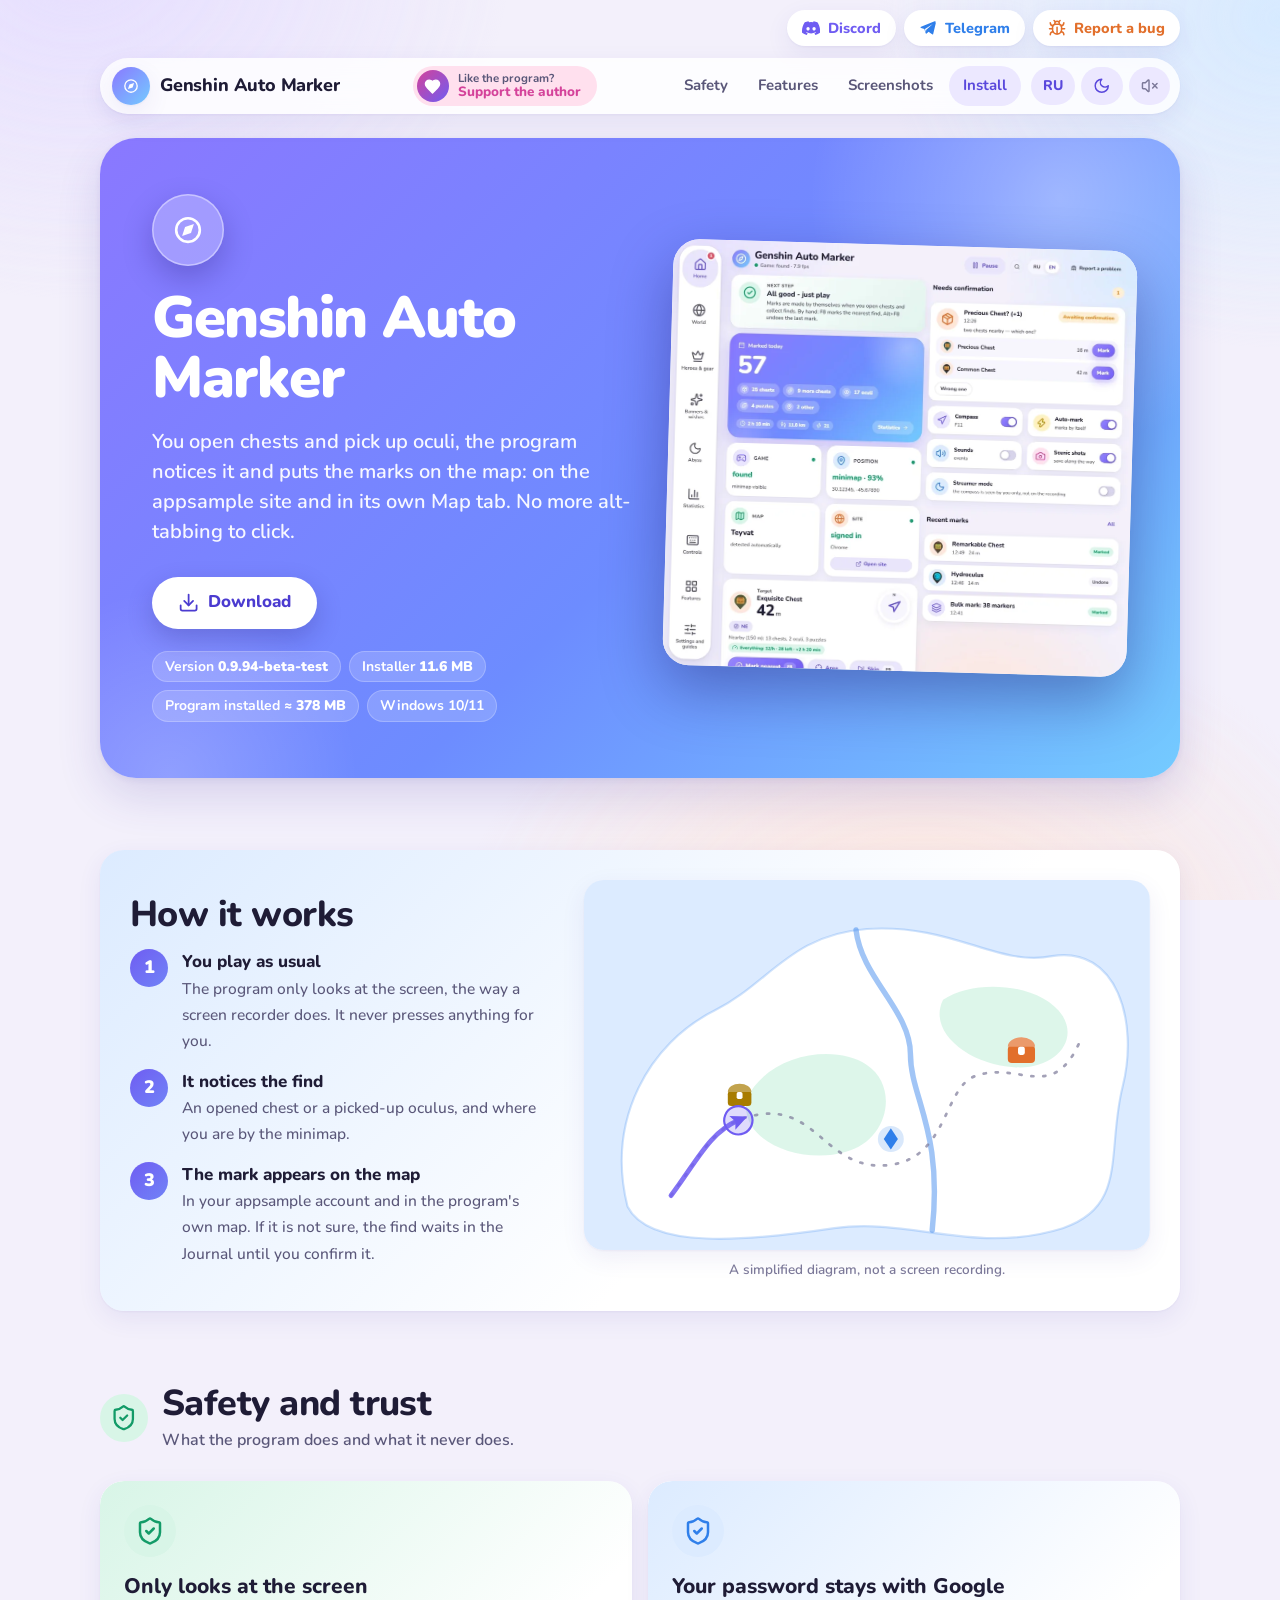
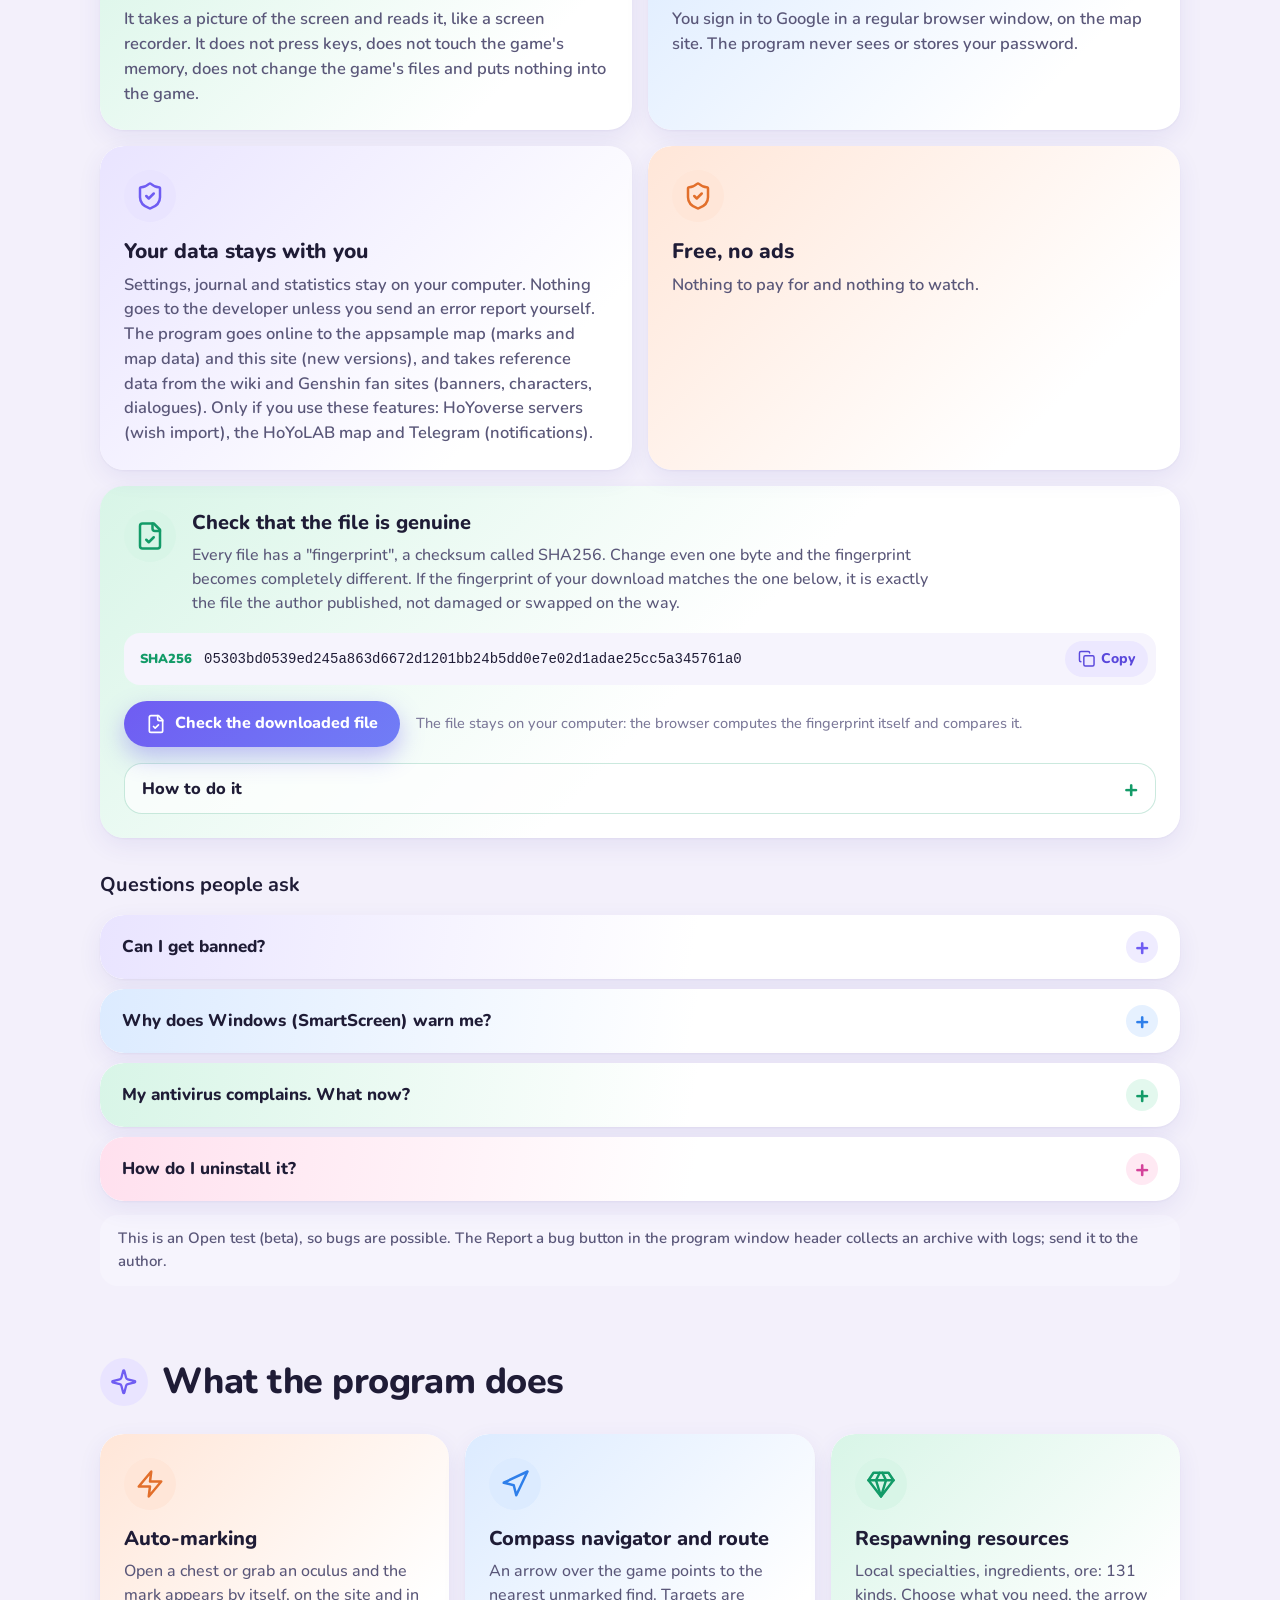
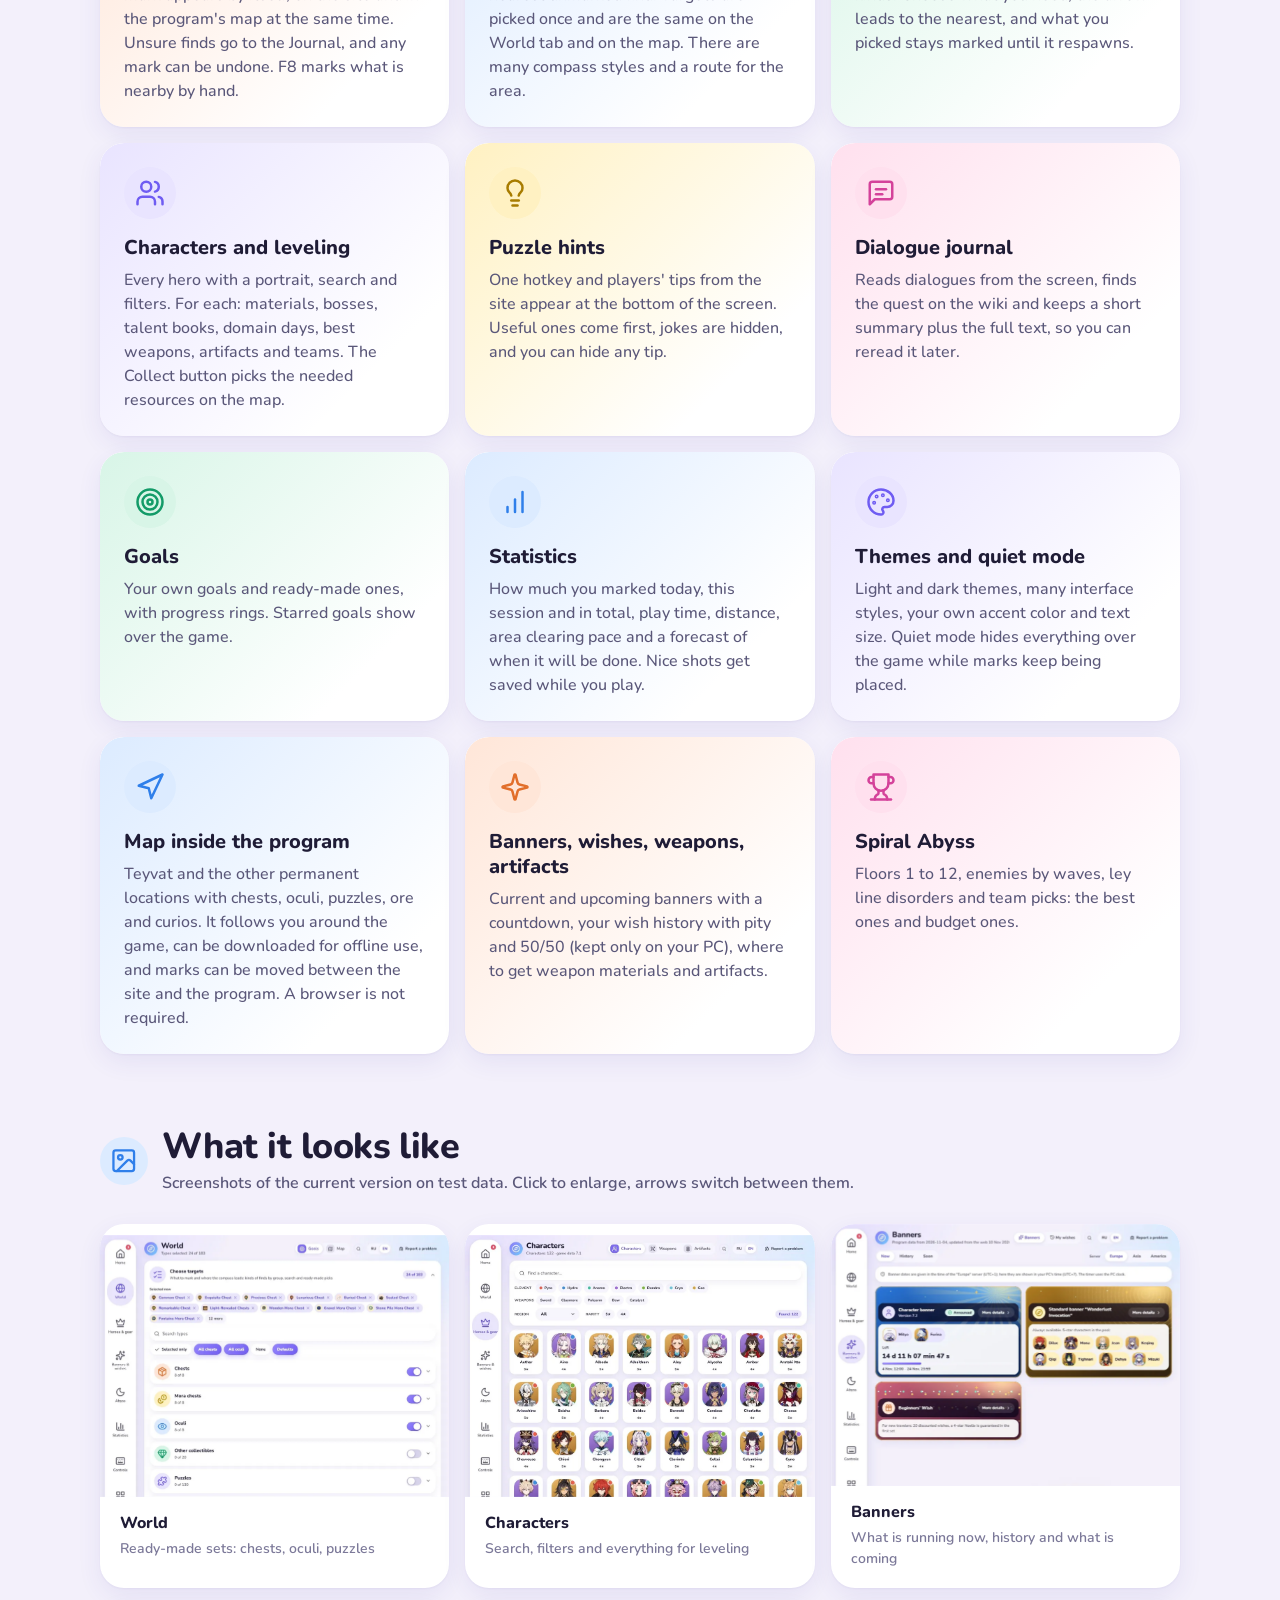
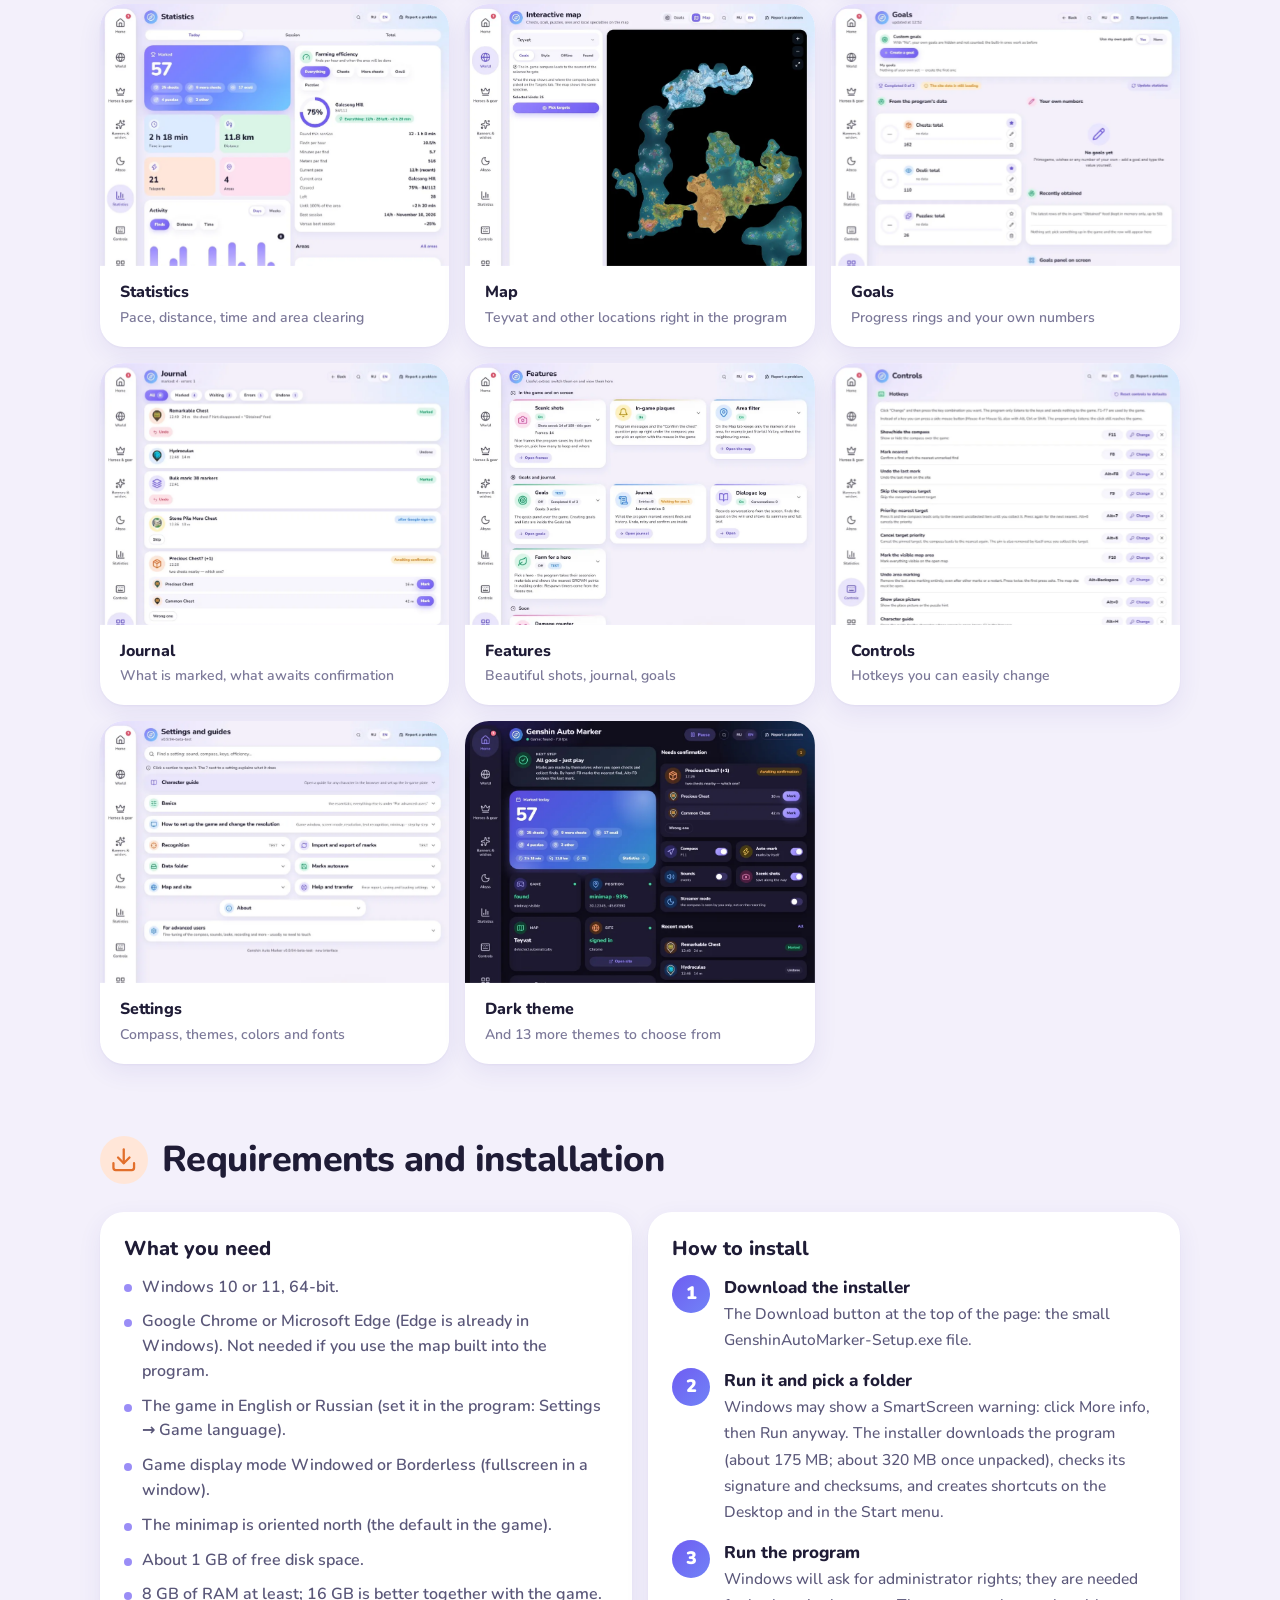
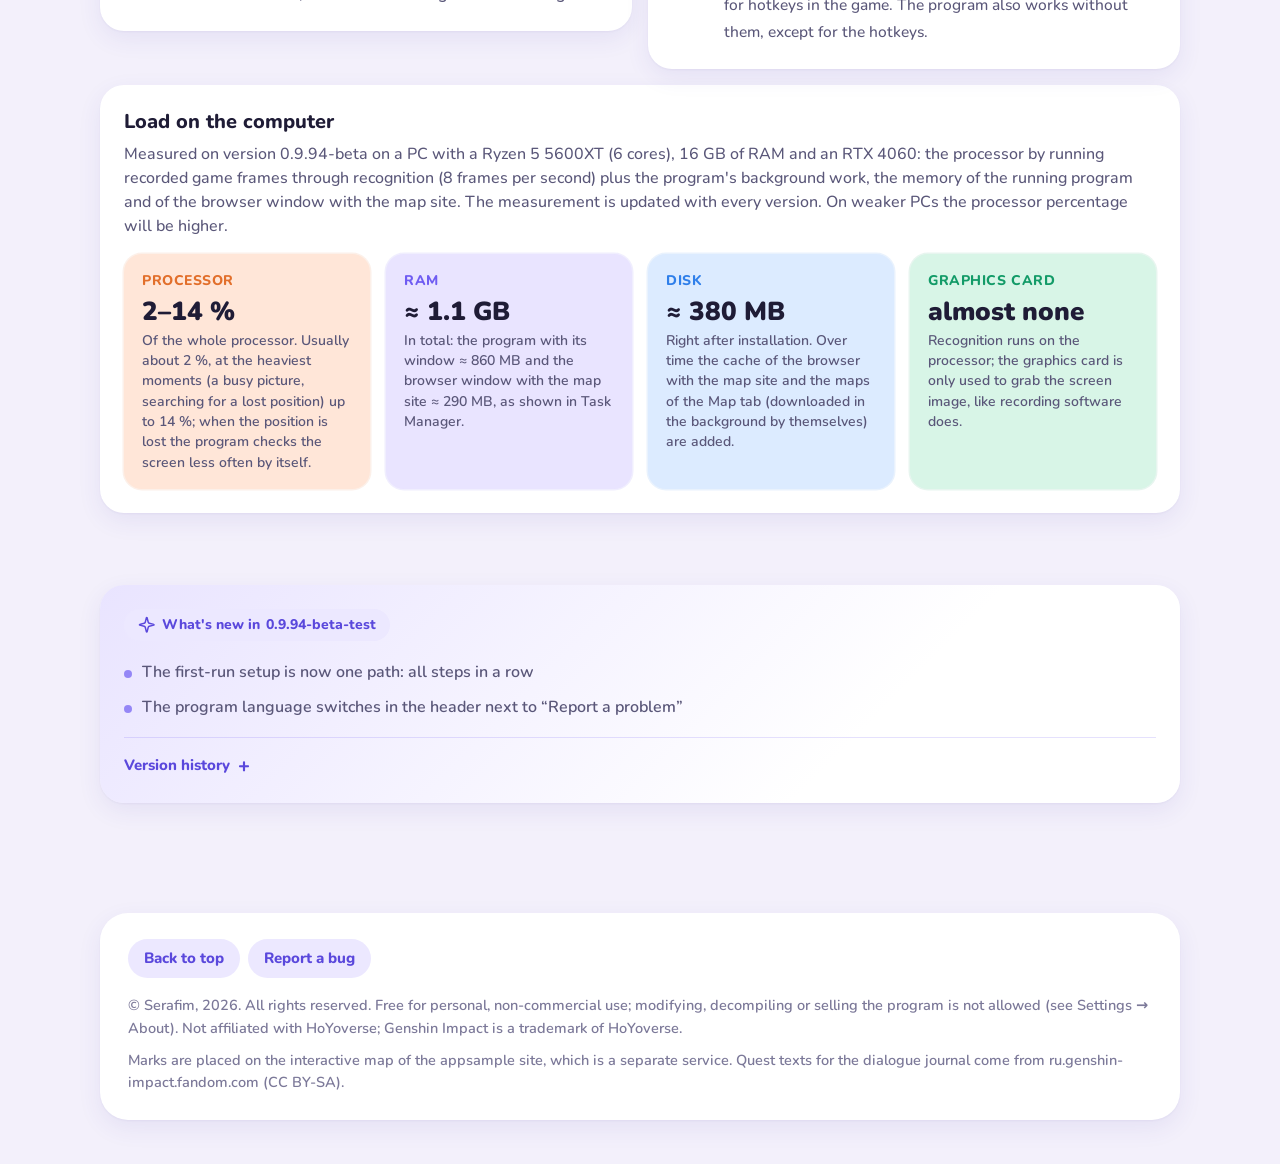
==== commit 2617bef4: "Genshin Auto Marker 0.9.94-beta-test" ====
--- a/index.html
+++ b/index.html
@@ -81,6 +81,7 @@
         <a href="#install" data-en="Install">Установка</a>
       </nav>
       <div class="tools">
+        <button class="chip" id="lang-btn" type="button" aria-label="Language">EN</button>
         <button class="chip theme-btn" id="theme-btn" type="button" aria-label="Тема" data-en-aria="Theme">
           <svg class="i moon" aria-hidden="true"><use href="#i-moon"/></svg><svg class="i sun" aria-hidden="true"><use href="#i-sun"/></svg>
         </button>
@@ -116,8 +117,8 @@
         </div>
         <div class="hero-shot">
           <div class="frame">
-            <img class="img-light" src="img/home-light.webp?v=1022" width="1000" height="917" alt="Главный экран программы" data-en-alt="Main screen of the program">
-            <img class="img-dark" src="img/home-dark.webp?v=1022" width="1000" height="917" alt="Главный экран программы, тёмная тема" data-en-alt="Main screen of the program, dark theme">
+            <img class="img-light" src="img/home-light.webp?v=1110" width="1000" height="917" alt="Главный экран программы" data-en-alt="Main screen of the program">
+            <img class="img-dark" src="img/home-dark.webp?v=1110" width="1000" height="917" alt="Главный экран программы, тёмная тема" data-en-alt="Main screen of the program, dark theme">
           </div>
         </div>
       </div>
@@ -333,8 +334,8 @@
         </article>
         <article class="card feature reveal tr-mint">
           <div class="tile t-mint"><svg class="i" aria-hidden="true"><use href="#i-target"/></svg></div>
-          <h3 data-en="Goals and achievements">Цели и достижения</h3>
-          <p data-en="Your own goals and ready-made ones, with progress rings. Starred goals show over the game. Achievements are given for first finds and big milestones.">Свои цели и готовые, с кольцами прогресса. Цели со звёздочкой видны поверх игры. Достижения дают за первые находки и большие рубежи.</p>
+          <h3 data-en="Goals">Цели</h3>
+          <p data-en="Your own goals and ready-made ones, with progress rings. Starred goals show over the game.">Свои цели и готовые, с кольцами прогресса. Цели со звёздочкой видны поверх игры.</p>
         </article>
         <article class="card feature reveal tr-sky">
           <div class="tile t-sky"><svg class="i" aria-hidden="true"><use href="#i-chart"/></svg></div>
@@ -376,17 +377,17 @@
         </div>
       </div>
       <div class="grid gallery">
-        <button class="card shot reveal" type="button" data-full="img/world.webp?v=1022"><div class="pic"><img loading="lazy" src="img/world.webp?v=1022" width="1000" height="917" alt="Вкладка «Мир»" data-en-alt="The World tab"></div><div class="cap"><span data-en="World">Мир</span><small data-en="Ready-made sets: chests, oculi, puzzles">Готовые наборы: сундуки, окулусы, загадки</small></div></button>
-        <button class="card shot reveal" type="button" data-full="img/characters.webp?v=1022"><div class="pic"><img loading="lazy" src="img/characters.webp?v=1022" width="1000" height="917" alt="Вкладка «Персонажи»" data-en-alt="The Characters tab"></div><div class="cap"><span data-en="Characters">Персонажи</span><small data-en="Search, filters and everything for leveling">Поиск, фильтры и всё для прокачки</small></div></button>
-        <button class="card shot reveal" type="button" data-full="img/banners.webp?v=1022"><div class="pic"><img loading="lazy" src="img/banners.webp?v=1022" width="1000" height="917" alt="Вкладка «Баннеры»" data-en-alt="The Banners tab"></div><div class="cap"><span data-en="Banners">Баннеры</span><small data-en="What is running now, history and what is coming">Что идёт сейчас, история и что ожидается</small></div></button>
-        <button class="card shot reveal" type="button" data-full="img/stats.webp?v=1022"><div class="pic"><img loading="lazy" src="img/stats.webp?v=1022" width="1000" height="917" alt="Статистика" data-en-alt="Statistics"></div><div class="cap"><span data-en="Statistics">Статистика</span><small data-en="Pace, distance, time and area clearing">Темп, путь, время и зачистка областей</small></div></button>
-        <button class="card shot reveal" type="button" data-full="img/achievements.webp?v=1022"><div class="pic"><img loading="lazy" src="img/achievements.webp?v=1022" width="1000" height="917" alt="Достижения" data-en-alt="Achievements"></div><div class="cap"><span data-en="Achievements">Достижения</span><small data-en="Badge collection and recent awards">Коллекция значков и последние награды</small></div></button>
-        <button class="card shot reveal" type="button" data-full="img/goals.webp?v=1022"><div class="pic"><img loading="lazy" src="img/goals.webp?v=1022" width="1000" height="917" alt="Цели" data-en-alt="Goals"></div><div class="cap"><span data-en="Goals">Цели</span><small data-en="Progress rings and your own numbers">Кольца прогресса и ваши цели</small></div></button>
-        <button class="card shot reveal" type="button" data-full="img/journal.webp?v=1022"><div class="pic"><img loading="lazy" src="img/journal.webp?v=1022" width="1000" height="917" alt="Журнал отметок" data-en-alt="The marks journal"></div><div class="cap"><span data-en="Journal">Журнал</span><small data-en="What is marked, what awaits confirmation">Что отмечено, что ждёт подтверждения</small></div></button>
-        <button class="card shot reveal" type="button" data-full="img/functions.webp?v=1022"><div class="pic"><img loading="lazy" src="img/functions.webp?v=1022" width="1000" height="917" alt="Вкладка «Функции»" data-en-alt="The Features tab"></div><div class="cap"><span data-en="Features">Функции</span><small data-en="Beautiful shots, journal, goals">Красивые кадры, журнал, цели</small></div></button>
-        <button class="card shot reveal" type="button" data-full="img/controls.webp?v=1022"><div class="pic"><img loading="lazy" src="img/controls.webp?v=1022" width="1000" height="917" alt="Управление" data-en-alt="Controls"></div><div class="cap"><span data-en="Controls">Управление</span><small data-en="Hotkeys you can easily change">Горячие клавиши, которые легко поменять</small></div></button>
-        <button class="card shot reveal" type="button" data-full="img/settings.webp?v=1022"><div class="pic"><img loading="lazy" src="img/settings.webp?v=1022" width="1000" height="917" alt="Настройки" data-en-alt="Settings"></div><div class="cap"><span data-en="Settings">Настройки</span><small data-en="Compass, themes, colors and fonts">Компас, темы, цвета и шрифты</small></div></button>
-        <button class="card shot reveal" type="button" data-full="img/home-dark.webp?v=1022"><div class="pic"><img loading="lazy" src="img/home-dark.webp?v=1022" width="1000" height="917" alt="Главная в тёмной теме" data-en-alt="Home in the dark theme"></div><div class="cap"><span data-en="Dark theme">Тёмная тема</span><small data-en="And 13 more themes to choose from">И ещё 13 тем на выбор</small></div></button>
+        <button class="card shot reveal" type="button" data-full="img/world.webp?v=1110"><div class="pic"><img loading="lazy" src="img/world.webp?v=1110" width="1000" height="917" alt="Вкладка «Мир»" data-en-alt="The World tab"></div><div class="cap"><span data-en="World">Мир</span><small data-en="Ready-made sets: chests, oculi, puzzles">Готовые наборы: сундуки, окулусы, загадки</small></div></button>
+        <button class="card shot reveal" type="button" data-full="img/characters.webp?v=1110"><div class="pic"><img loading="lazy" src="img/characters.webp?v=1110" width="1000" height="917" alt="Вкладка «Персонажи»" data-en-alt="The Characters tab"></div><div class="cap"><span data-en="Characters">Персонажи</span><small data-en="Search, filters and everything for leveling">Поиск, фильтры и всё для прокачки</small></div></button>
+        <button class="card shot reveal" type="button" data-full="img/banners.webp?v=1110"><div class="pic"><img loading="lazy" src="img/banners.webp?v=1110" width="1000" height="917" alt="Вкладка «Баннеры»" data-en-alt="The Banners tab"></div><div class="cap"><span data-en="Banners">Баннеры</span><small data-en="What is running now, history and what is coming">Что идёт сейчас, история и что ожидается</small></div></button>
+        <button class="card shot reveal" type="button" data-full="img/stats.webp?v=1110"><div class="pic"><img loading="lazy" src="img/stats.webp?v=1110" width="1000" height="917" alt="Статистика" data-en-alt="Statistics"></div><div class="cap"><span data-en="Statistics">Статистика</span><small data-en="Pace, distance, time and area clearing">Темп, путь, время и зачистка областей</small></div></button>
+        <button class="card shot reveal" type="button" data-full="img/map.webp?v=1110"><div class="pic"><img loading="lazy" src="img/map.webp?v=1110" width="1000" height="917" alt="Вкладка «Карта»" data-en-alt="Map tab"></div><div class="cap"><span data-en="Map">Карта</span><small data-en="Teyvat and other locations right in the program">Тейват и другие локации прямо в программе</small></div></button>
+        <button class="card shot reveal" type="button" data-full="img/goals.webp?v=1110"><div class="pic"><img loading="lazy" src="img/goals.webp?v=1110" width="1000" height="917" alt="Цели" data-en-alt="Goals"></div><div class="cap"><span data-en="Goals">Цели</span><small data-en="Progress rings and your own numbers">Кольца прогресса и ваши цели</small></div></button>
+        <button class="card shot reveal" type="button" data-full="img/journal.webp?v=1110"><div class="pic"><img loading="lazy" src="img/journal.webp?v=1110" width="1000" height="917" alt="Журнал отметок" data-en-alt="The marks journal"></div><div class="cap"><span data-en="Journal">Журнал</span><small data-en="What is marked, what awaits confirmation">Что отмечено, что ждёт подтверждения</small></div></button>
+        <button class="card shot reveal" type="button" data-full="img/functions.webp?v=1110"><div class="pic"><img loading="lazy" src="img/functions.webp?v=1110" width="1000" height="917" alt="Вкладка «Функции»" data-en-alt="The Features tab"></div><div class="cap"><span data-en="Features">Функции</span><small data-en="Beautiful shots, journal, goals">Красивые кадры, журнал, цели</small></div></button>
+        <button class="card shot reveal" type="button" data-full="img/controls.webp?v=1110"><div class="pic"><img loading="lazy" src="img/controls.webp?v=1110" width="1000" height="917" alt="Управление" data-en-alt="Controls"></div><div class="cap"><span data-en="Controls">Управление</span><small data-en="Hotkeys you can easily change">Горячие клавиши, которые легко поменять</small></div></button>
+        <button class="card shot reveal" type="button" data-full="img/settings.webp?v=1110"><div class="pic"><img loading="lazy" src="img/settings.webp?v=1110" width="1000" height="917" alt="Настройки" data-en-alt="Settings"></div><div class="cap"><span data-en="Settings">Настройки</span><small data-en="Compass, themes, colors and fonts">Компас, темы, цвета и шрифты</small></div></button>
+        <button class="card shot reveal" type="button" data-full="img/home-dark.webp?v=1110"><div class="pic"><img loading="lazy" src="img/home-dark.webp?v=1110" width="1000" height="917" alt="Главная в тёмной теме" data-en-alt="Home in the dark theme"></div><div class="cap"><span data-en="Dark theme">Тёмная тема</span><small data-en="And 13 more themes to choose from">И ещё 13 тем на выбор</small></div></button>
       </div>
     </div>
   </section>
@@ -403,7 +404,7 @@
           <ul class="list">
             <li data-en="Windows 10 or 11, 64-bit.">Windows 10 или 11, 64-разрядная.</li>
             <li data-en="Google Chrome or Microsoft Edge (Edge is already in Windows). Not needed if you use the map built into the program.">Google Chrome или Microsoft Edge (Edge в Windows уже есть). Если пользуетесь картой внутри программы, браузер не нужен.</li>
-            <li data-en="The game set to Russian.">Игра на русском языке.</li>
+            <li data-en="The game in English or Russian (set it in the program: Settings → Game language).">Игра на русском или английском языке (в программе: Настройки → «Язык игры»).</li>
             <li data-en="Game display mode Windowed or Borderless (fullscreen in a window).">Режим экрана в игре — «В окне» или «Без рамки».</li>
             <li data-en="The minimap is oriented north (the default in the game).">Миникарта повёрнута на север (в игре так по умолчанию).</li>
             <li data-en="About 1 GB of free disk space.">Около 1 ГБ свободного места на диске.</li>
@@ -421,21 +422,21 @@
       </div>
       <div class="card load-card reveal" id="load">
         <h3 data-en="Load on the computer">Нагрузка на компьютер</h3>
-        <p data-load="intro" data-en="Measured on version 0.9.82-beta on a PC with a Ryzen 5 5600XT (6 cores), 16 GB of RAM and an RTX 4060: the processor by running recorded game frames through recognition (8 frames per second) plus the program&#x27;s background work, the memory of the running program and of the browser window with the map site. The measurement is updated with every version. On weaker PCs the processor percentage will be higher.">Замер на версии 0.9.82-beta, ПК с Ryzen 5 5600XT (6 ядер), 16 ГБ ОЗУ и RTX 4060: процессор — прогон записанных кадров игры через распознавание (8 кадров в секунду) плюс фоновая работа программы, память — у запущенной программы и окна браузера с сайтом карты. Замер обновляется с каждой версией. На более слабом компьютере процент загрузки процессора будет выше.</p>
+        <p data-load="intro" data-en="Measured on version 0.9.94-beta on a PC with a Ryzen 5 5600XT (6 cores), 16 GB of RAM and an RTX 4060: the processor by running recorded game frames through recognition (8 frames per second) plus the program&#x27;s background work, the memory of the running program and of the browser window with the map site. The measurement is updated with every version. On weaker PCs the processor percentage will be higher.">Замер на версии 0.9.94-beta, ПК с Ryzen 5 5600XT (6 ядер), 16 ГБ ОЗУ и RTX 4060: процессор — прогон записанных кадров игры через распознавание (8 кадров в секунду) плюс фоновая работа программы, память — у запущенной программы и окна браузера с сайтом карты. Замер обновляется с каждой версией. На более слабом компьютере процент загрузки процессора будет выше.</p>
         <div class="grid load">
           <div class="load-item tr-peach">
             <b data-en="Processor">Процессор</b>
-            <span class="load-num" data-load="cpu_num" data-en="5–15 %">5–15 %</span>
-            <small data-load="cpu_text" data-en="Of the whole processor. Usually about 5 %, at the heaviest moments (a busy picture, searching for a lost position) up to 15 %; when the position is lost the program checks the screen less often by itself.">От всего процессора. Обычно ≈ 5 %, в самые тяжёлые моменты (сложная картинка, поиск потерянной позиции) — до 15 %; когда позиция потеряна, программа сама реже проверяет экран.</small>
+            <span class="load-num" data-load="cpu_num" data-en="2–14 %">2–14 %</span>
+            <small data-load="cpu_text" data-en="Of the whole processor. Usually about 2 %, at the heaviest moments (a busy picture, searching for a lost position) up to 14 %; when the position is lost the program checks the screen less often by itself.">От всего процессора. Обычно ≈ 2 %, в самые тяжёлые моменты (сложная картинка, поиск потерянной позиции) — до 14 %; когда позиция потеряна, программа сама реже проверяет экран.</small>
           </div>
           <div class="load-item tr-lilac">
             <b data-en="RAM">Оперативная память</b>
             <span class="load-num" data-load="ram_num" data-en="≈ 1.1 GB">≈ 1,1 ГБ</span>
-            <small data-load="ram_text" data-en="In total: the program with its window ≈ 850 MB and the browser window with the map site ≈ 280 MB, as shown in Task Manager.">Всего: программа вместе с окном ≈ 850 МБ и окно браузера с сайтом карты ≈ 280 МБ, как в «Диспетчере задач».</small>
+            <small data-load="ram_text" data-en="In total: the program with its window ≈ 860 MB and the browser window with the map site ≈ 290 MB, as shown in Task Manager.">Всего: программа вместе с окном ≈ 860 МБ и окно браузера с сайтом карты ≈ 290 МБ, как в «Диспетчере задач».</small>
           </div>
           <div class="load-item tr-sky">
             <b data-en="Disk">Диск</b>
-            <span class="load-num" data-load="disk_num" data-en="≈ 360 MB">≈ 360 МБ</span>
+            <span class="load-num" data-load="disk_num" data-en="≈ 380 MB">≈ 380 МБ</span>
             <small data-load="disk_text" data-en="Right after installation. Over time the cache of the browser with the map site and the maps of the Map tab (downloaded in the background by themselves) are added.">Сразу после установки. Со временем добавляются кэш браузера с сайтом карты и карты вкладки «Карта» (скачиваются сами в фоне).</small>
           </div>
           <div class="load-item tr-mint">
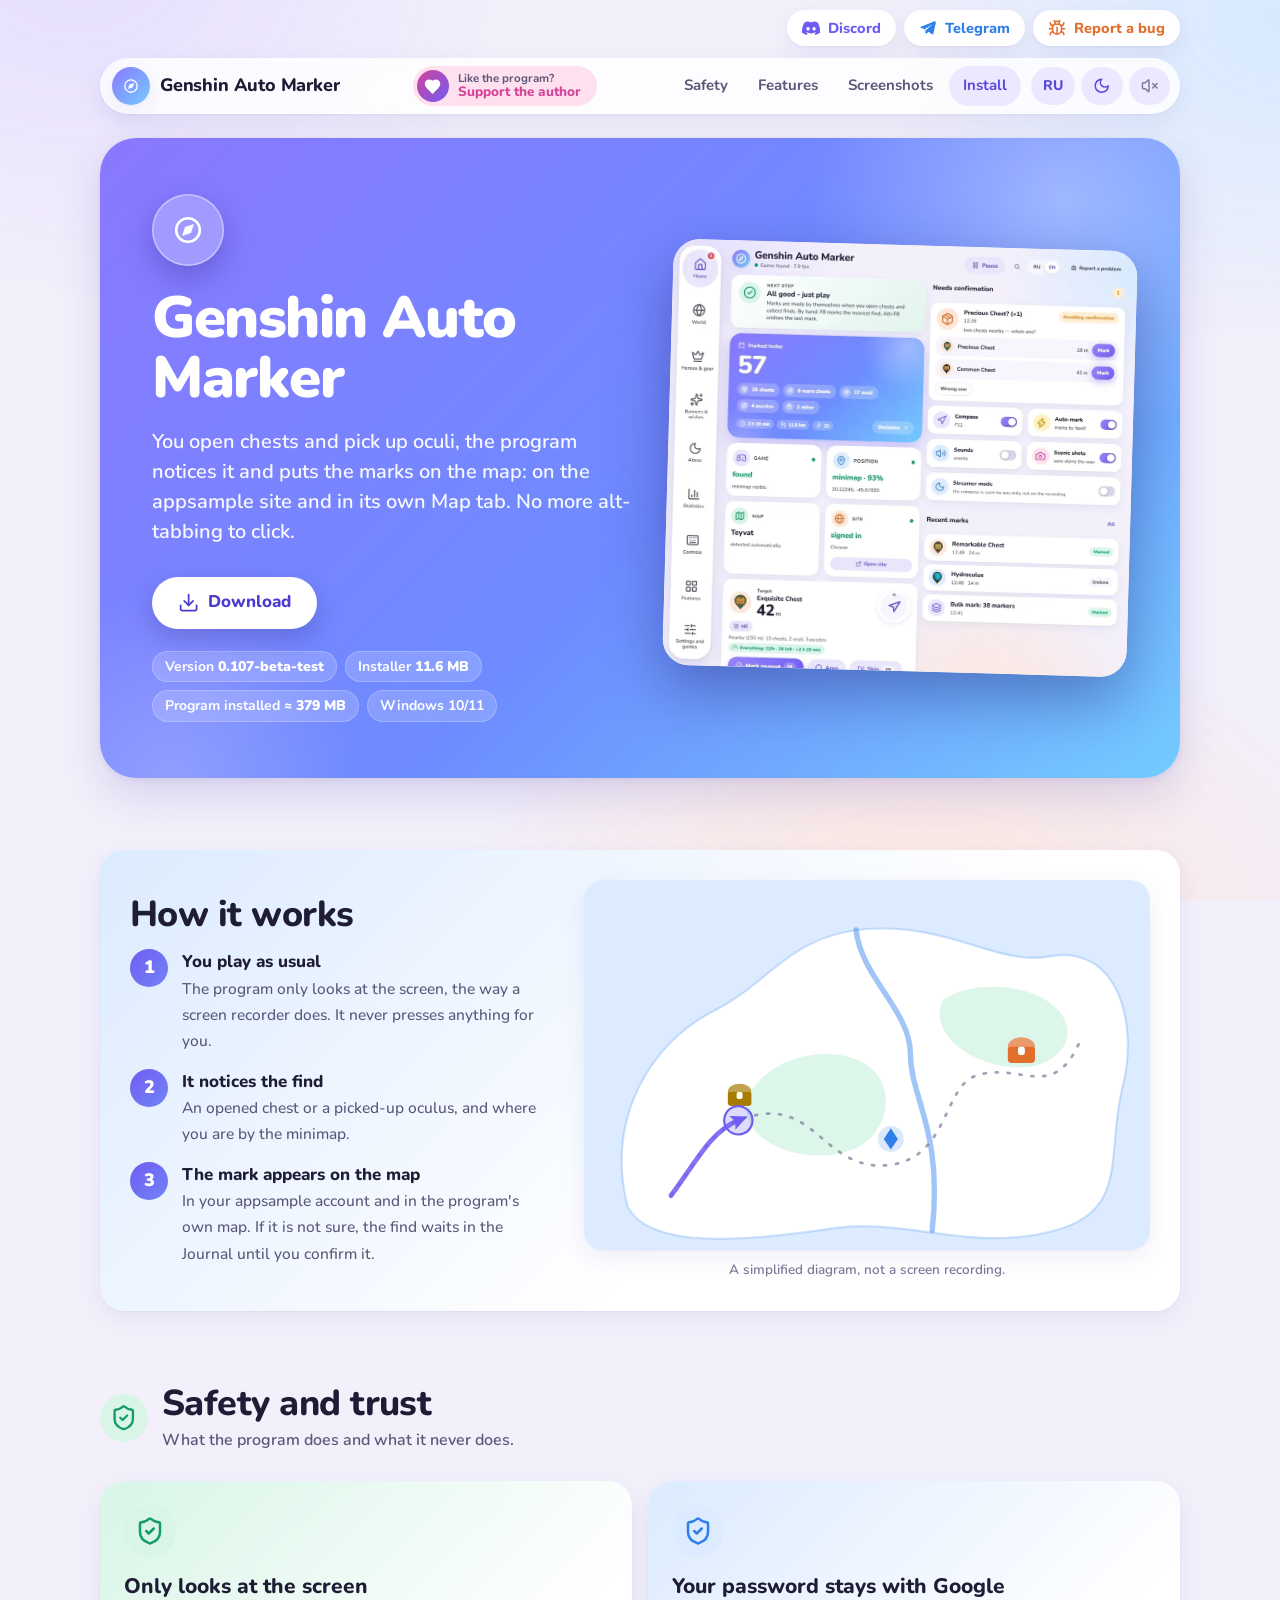
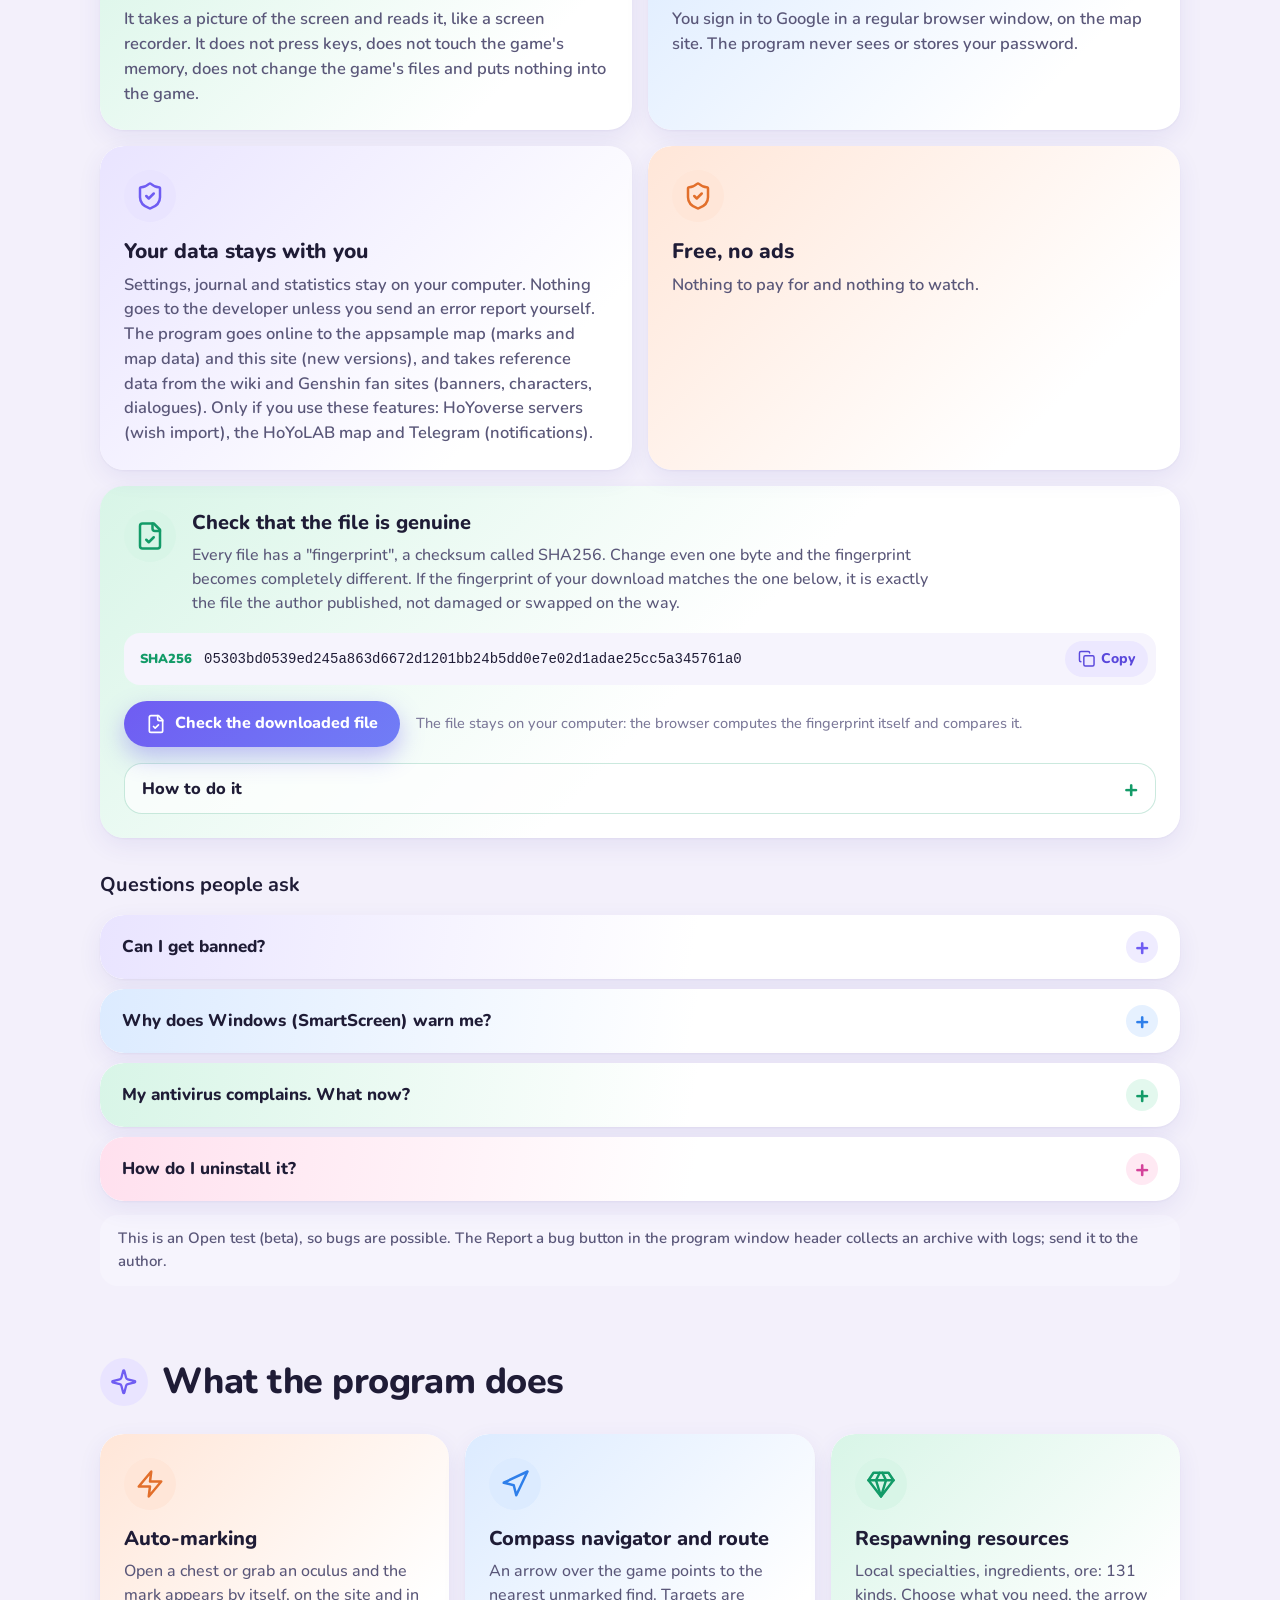
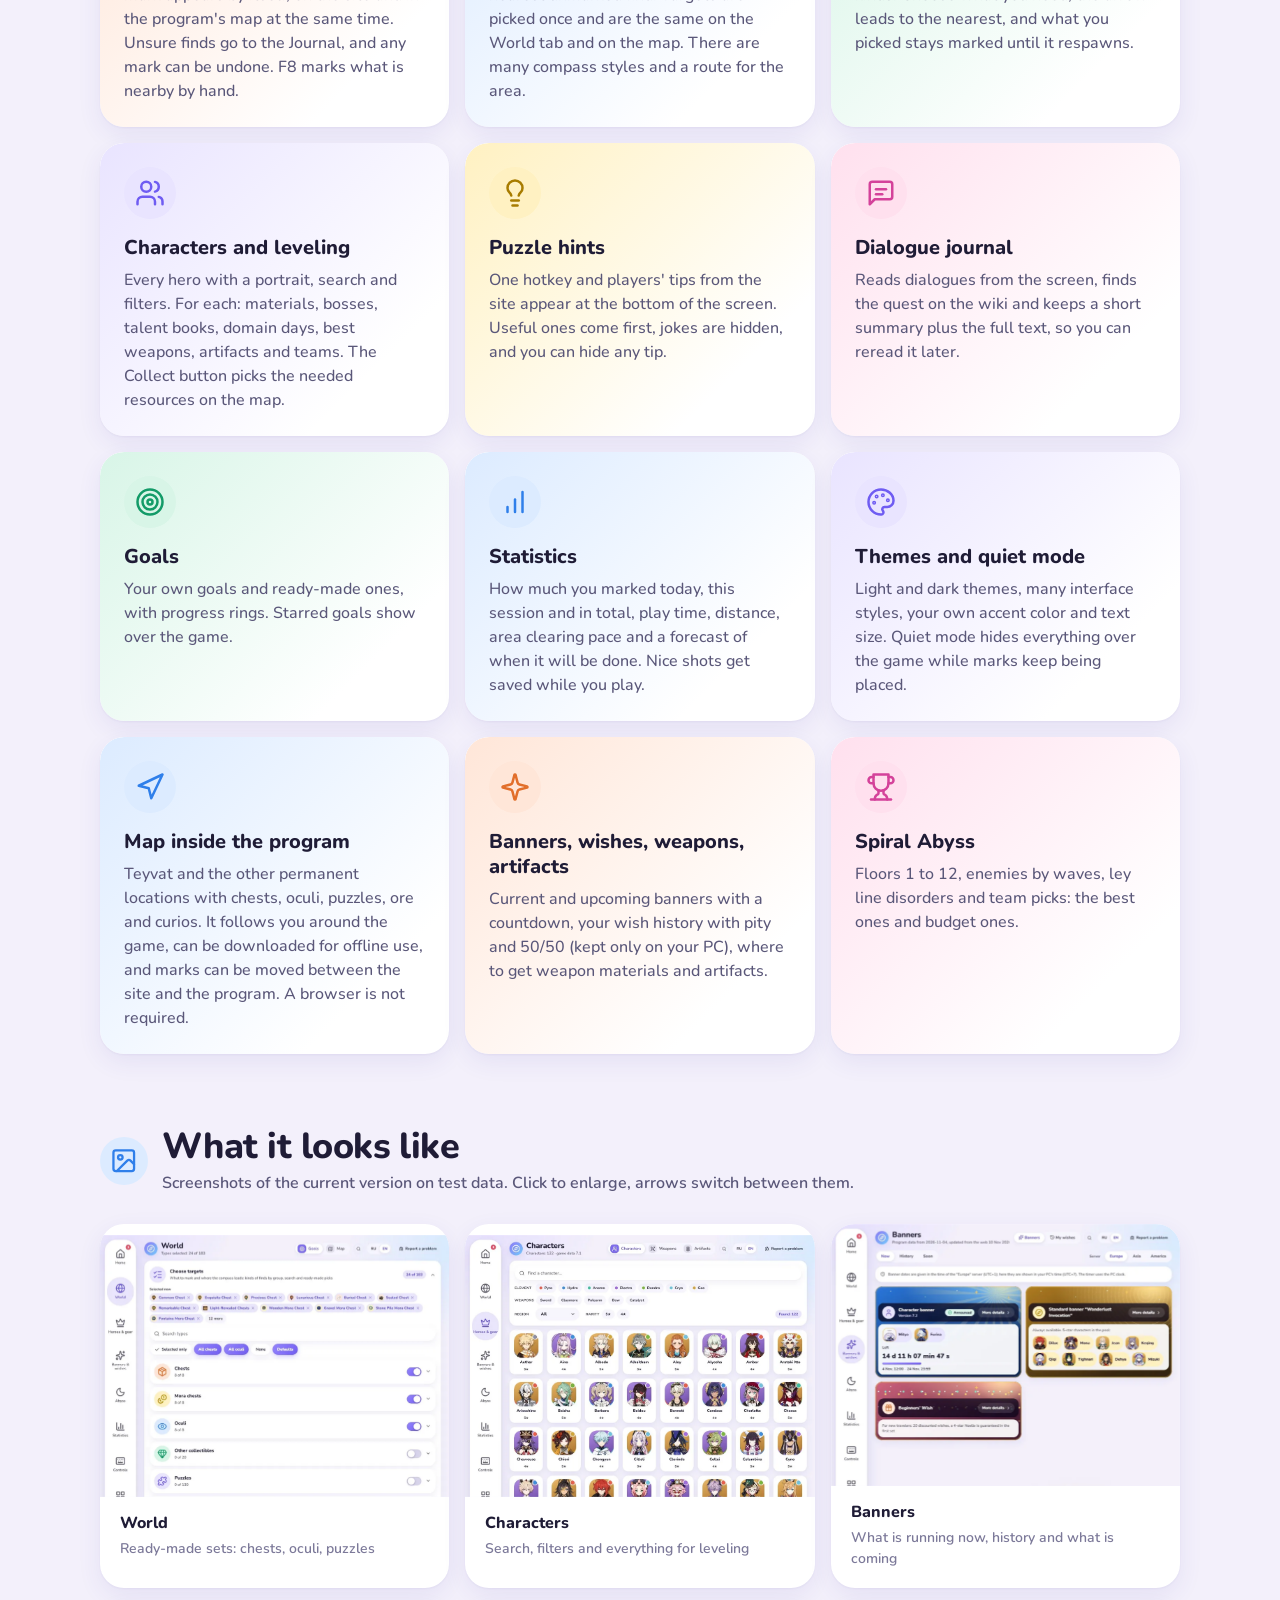
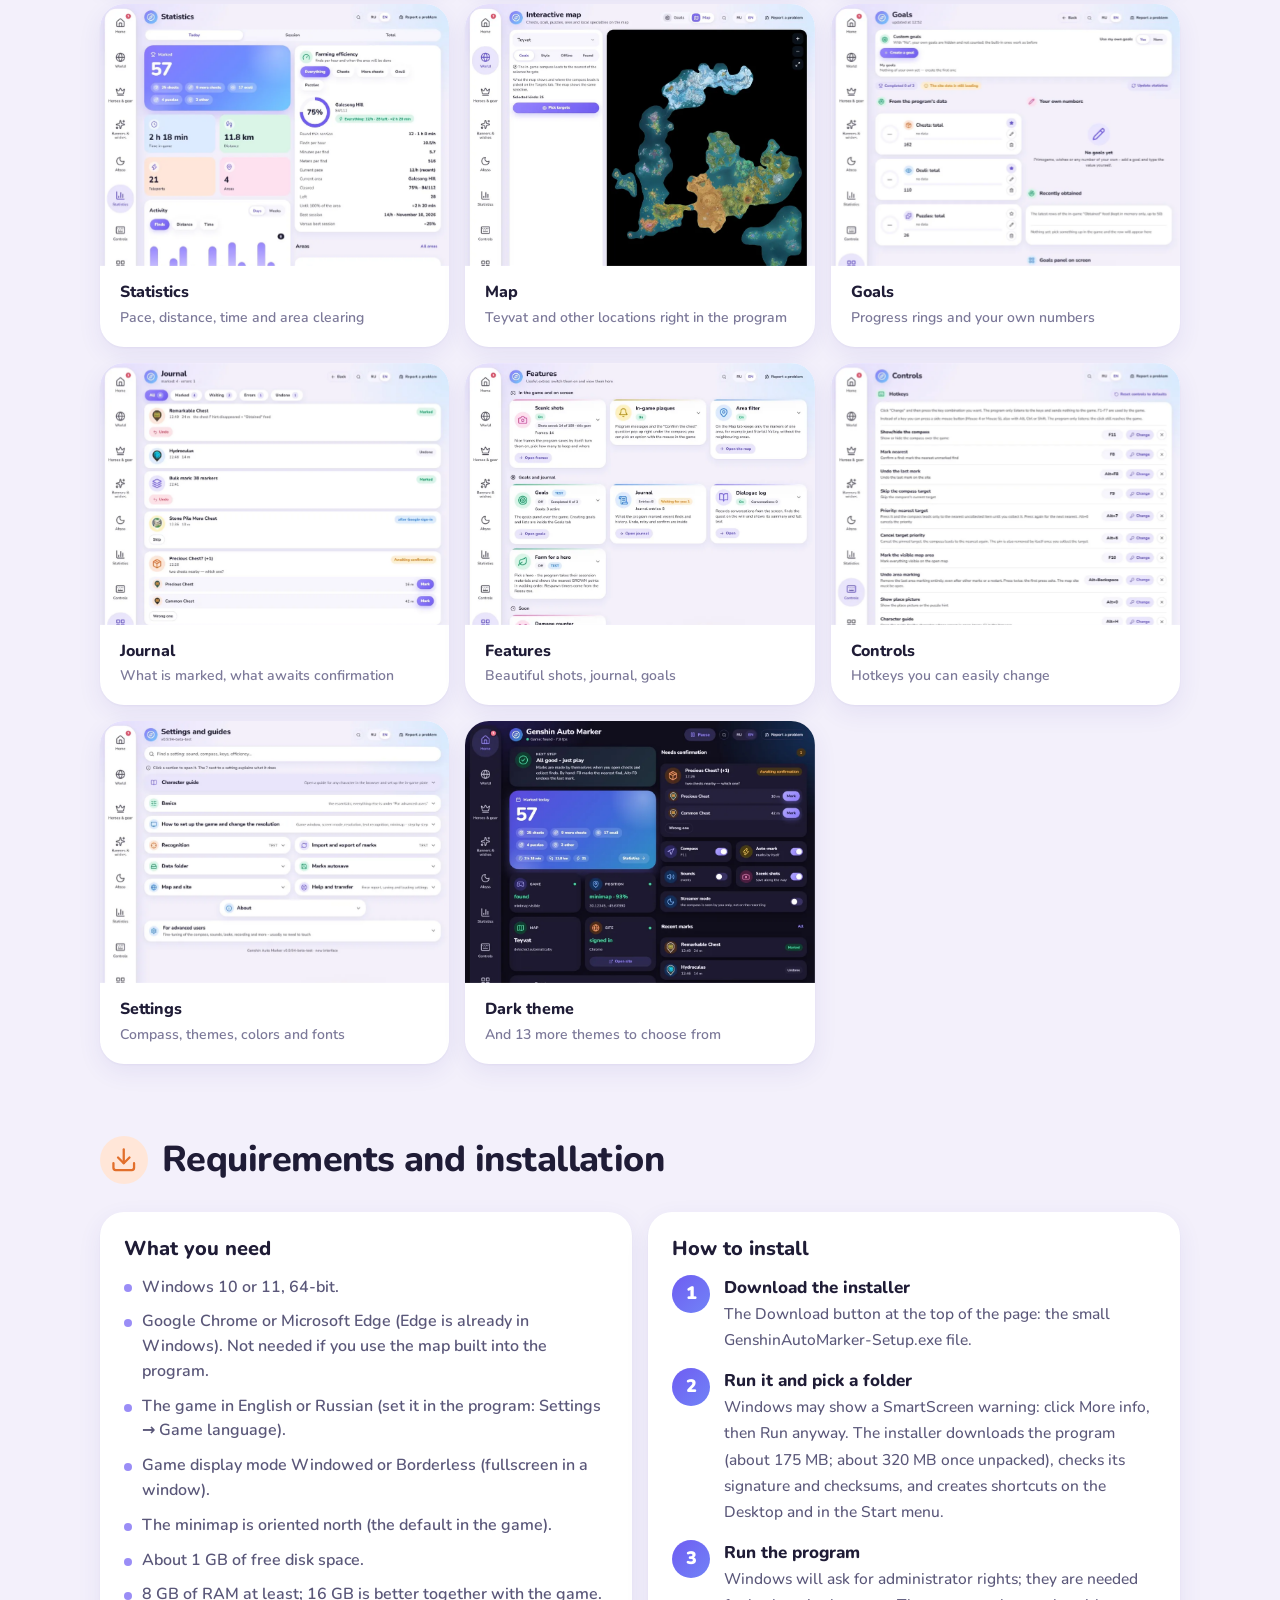
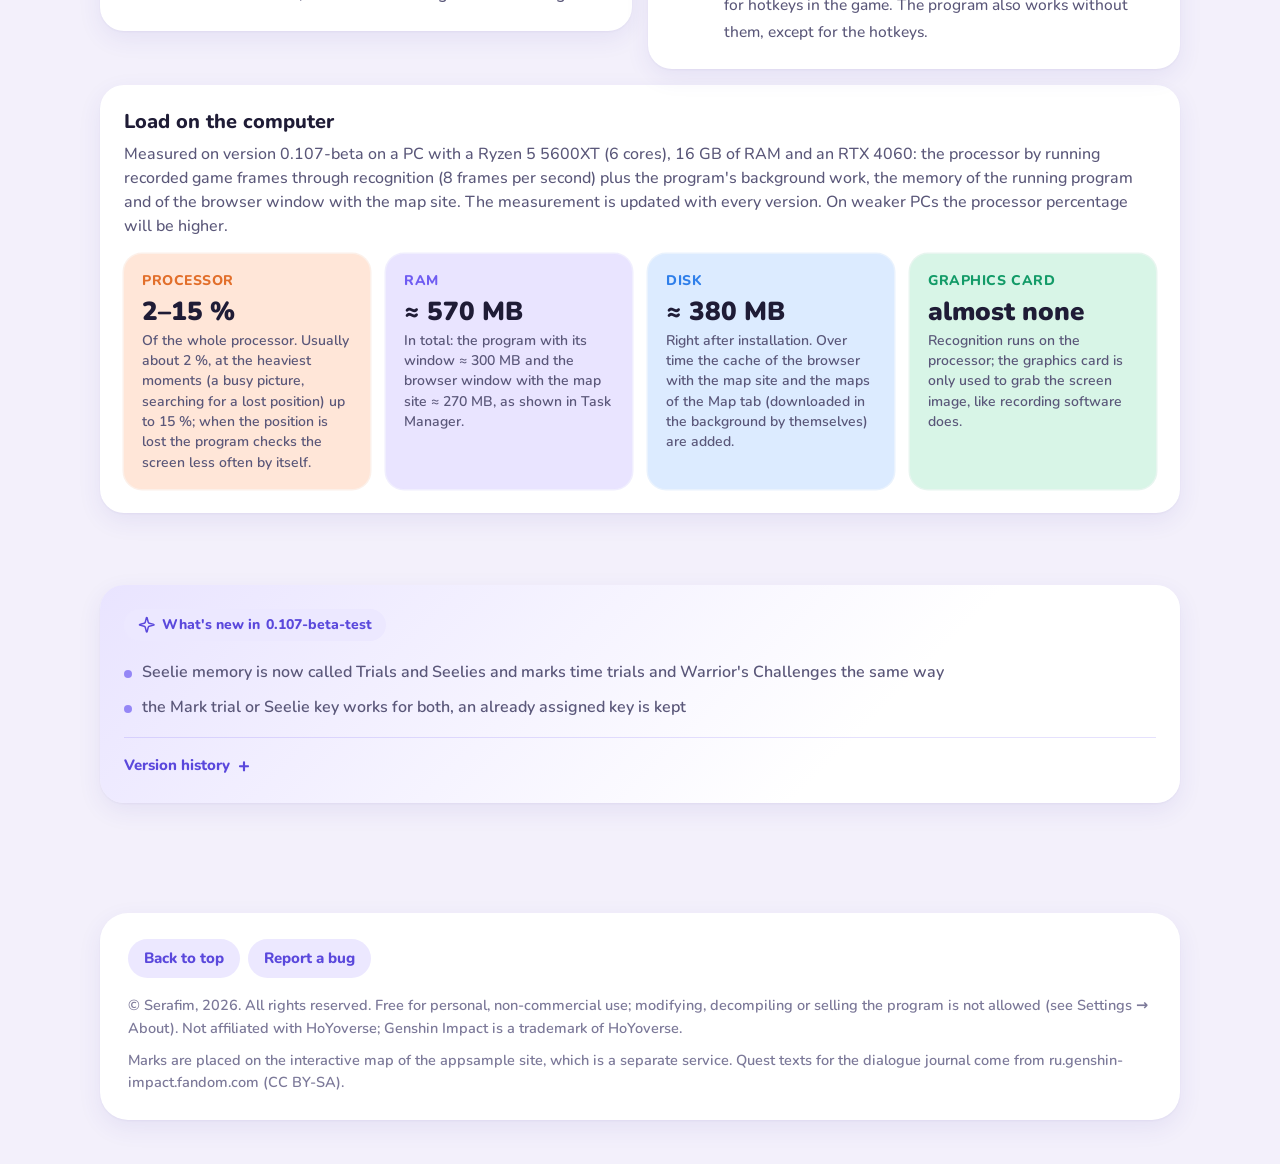
==== commit aa599804: "Add files via upload" ====
--- a/index.html
+++ b/index.html
@@ -27,7 +27,8 @@
     <symbol id="i-logo" viewBox="0 0 64 64"><circle cx="32" cy="32" r="18" fill="none" stroke="currentColor" stroke-width="4"/><path d="M41 23 36.5 36.5 23 41l4.5-13.5z" fill="currentColor"/></symbol>
     <symbol id="i-download" viewBox="0 0 24 24"><path d="M21 15v4a2 2 0 0 1-2 2H5a2 2 0 0 1-2-2v-4"/><path d="m7 10 5 5 5-5"/><path d="M12 15V3"/></symbol>
     <symbol id="i-heart" viewBox="0 0 24 24"><path d="M19 14c1.49-1.46 3-3.21 3-5.5A5.5 5.5 0 0 0 16.5 3c-1.76 0-3 .5-4.5 2-1.5-1.5-2.74-2-4.5-2A5.5 5.5 0 0 0 2 8.5c0 2.3 1.5 4.05 3 5.5l7 7Z"/></symbol>
-    <symbol id="i-zap" viewBox="0 0 24 24"><path d="M13 2 3 14h9l-1 8 10-12h-9z"/></symbol>
+    <symbol id="i-star" viewBox="0 0 24 24"><path d="M11.5 2.3a.6.6 0 0 1 1 0l2.6 5.4 5.9.8a.6.6 0 0 1 .3 1l-4.3 4.2 1 5.9a.6.6 0 0 1-.8.6L12 17.4l-5.3 2.8a.6.6 0 0 1-.8-.6l1-5.9-4.3-4.2a.6.6 0 0 1 .3-1l5.9-.8Z"/></symbol>
+    <symbol id="i-zap"viewBox="0 0 24 24"><path d="M13 2 3 14h9l-1 8 10-12h-9z"/></symbol>
     <symbol id="i-nav" viewBox="0 0 24 24"><path d="m3 11 19-9-9 19-2-8z"/></symbol>
     <symbol id="i-gem" viewBox="0 0 24 24"><path d="M6 3h12l4 6-10 13L2 9z"/><path d="m11 3-3 6 4 13 4-13-3-6"/><path d="M2 9h20"/></symbol>
     <symbol id="i-users" viewBox="0 0 24 24"><path d="M16 21v-2a4 4 0 0 0-4-4H6a4 4 0 0 0-4 4v2"/><circle cx="9" cy="7" r="4"/><path d="M22 21v-2a4 4 0 0 0-3-3.87"/><path d="M16 3.13a4 4 0 0 1 0 7.75"/></symbol>
@@ -70,7 +71,7 @@
         <span class="logo"><svg aria-hidden="true"><use href="#i-logo"/></svg></span>
         <span>Genshin Auto Marker</span>
       </a>
-      <a class="like-btn" data-link="donate" data-hide-empty href="#top" aria-label="Поддержать автора" data-en-aria="Support the author">
+      <a class="like-btn" id="donate-btn" data-link="donate" data-hide-empty href="#top" aria-label="Поддержать автора" data-en-aria="Support the author">
         <span class="like-ico"><svg class="i" aria-hidden="true"><use href="#i-heart"/></svg></span>
         <span class="like-txt"><small data-en="Like the program?">Нравится программа?</small><b data-en="Support the author">Поддержать автора</b></span>
       </a>
@@ -78,6 +79,7 @@
         <a href="#safe" data-en="Safety">Безопасность</a>
         <a href="#features" data-en="Features">Возможности</a>
         <a href="#gallery" data-en="Screenshots">Снимки</a>
+        <a href="#reviews" data-en="Reviews" hidden>Отзывы</a>
         <a href="#install" data-en="Install">Установка</a>
       </nav>
       <div class="tools">
@@ -117,8 +119,8 @@
         </div>
         <div class="hero-shot">
           <div class="frame">
-            <img class="img-light" src="img/home-light.webp?v=1110" width="1000" height="917" alt="Главный экран программы" data-en-alt="Main screen of the program">
-            <img class="img-dark" src="img/home-dark.webp?v=1110" width="1000" height="917" alt="Главный экран программы, тёмная тема" data-en-alt="Main screen of the program, dark theme">
+            <img class="img-light" src="img/home-light.webp?v=1117" width="1000" height="917" alt="Главный экран программы" data-en-alt="Main screen of the program">
+            <img class="img-dark" src="img/home-dark.webp?v=1117" width="1000" height="917" alt="Главный экран программы, тёмная тема" data-en-alt="Main screen of the program, dark theme">
           </div>
         </div>
       </div>
@@ -377,18 +379,52 @@
         </div>
       </div>
       <div class="grid gallery">
-        <button class="card shot reveal" type="button" data-full="img/world.webp?v=1110"><div class="pic"><img loading="lazy" src="img/world.webp?v=1110" width="1000" height="917" alt="Вкладка «Мир»" data-en-alt="The World tab"></div><div class="cap"><span data-en="World">Мир</span><small data-en="Ready-made sets: chests, oculi, puzzles">Готовые наборы: сундуки, окулусы, загадки</small></div></button>
-        <button class="card shot reveal" type="button" data-full="img/characters.webp?v=1110"><div class="pic"><img loading="lazy" src="img/characters.webp?v=1110" width="1000" height="917" alt="Вкладка «Персонажи»" data-en-alt="The Characters tab"></div><div class="cap"><span data-en="Characters">Персонажи</span><small data-en="Search, filters and everything for leveling">Поиск, фильтры и всё для прокачки</small></div></button>
-        <button class="card shot reveal" type="button" data-full="img/banners.webp?v=1110"><div class="pic"><img loading="lazy" src="img/banners.webp?v=1110" width="1000" height="917" alt="Вкладка «Баннеры»" data-en-alt="The Banners tab"></div><div class="cap"><span data-en="Banners">Баннеры</span><small data-en="What is running now, history and what is coming">Что идёт сейчас, история и что ожидается</small></div></button>
-        <button class="card shot reveal" type="button" data-full="img/stats.webp?v=1110"><div class="pic"><img loading="lazy" src="img/stats.webp?v=1110" width="1000" height="917" alt="Статистика" data-en-alt="Statistics"></div><div class="cap"><span data-en="Statistics">Статистика</span><small data-en="Pace, distance, time and area clearing">Темп, путь, время и зачистка областей</small></div></button>
-        <button class="card shot reveal" type="button" data-full="img/map.webp?v=1110"><div class="pic"><img loading="lazy" src="img/map.webp?v=1110" width="1000" height="917" alt="Вкладка «Карта»" data-en-alt="Map tab"></div><div class="cap"><span data-en="Map">Карта</span><small data-en="Teyvat and other locations right in the program">Тейват и другие локации прямо в программе</small></div></button>
-        <button class="card shot reveal" type="button" data-full="img/goals.webp?v=1110"><div class="pic"><img loading="lazy" src="img/goals.webp?v=1110" width="1000" height="917" alt="Цели" data-en-alt="Goals"></div><div class="cap"><span data-en="Goals">Цели</span><small data-en="Progress rings and your own numbers">Кольца прогресса и ваши цели</small></div></button>
-        <button class="card shot reveal" type="button" data-full="img/journal.webp?v=1110"><div class="pic"><img loading="lazy" src="img/journal.webp?v=1110" width="1000" height="917" alt="Журнал отметок" data-en-alt="The marks journal"></div><div class="cap"><span data-en="Journal">Журнал</span><small data-en="What is marked, what awaits confirmation">Что отмечено, что ждёт подтверждения</small></div></button>
-        <button class="card shot reveal" type="button" data-full="img/functions.webp?v=1110"><div class="pic"><img loading="lazy" src="img/functions.webp?v=1110" width="1000" height="917" alt="Вкладка «Функции»" data-en-alt="The Features tab"></div><div class="cap"><span data-en="Features">Функции</span><small data-en="Beautiful shots, journal, goals">Красивые кадры, журнал, цели</small></div></button>
-        <button class="card shot reveal" type="button" data-full="img/controls.webp?v=1110"><div class="pic"><img loading="lazy" src="img/controls.webp?v=1110" width="1000" height="917" alt="Управление" data-en-alt="Controls"></div><div class="cap"><span data-en="Controls">Управление</span><small data-en="Hotkeys you can easily change">Горячие клавиши, которые легко поменять</small></div></button>
-        <button class="card shot reveal" type="button" data-full="img/settings.webp?v=1110"><div class="pic"><img loading="lazy" src="img/settings.webp?v=1110" width="1000" height="917" alt="Настройки" data-en-alt="Settings"></div><div class="cap"><span data-en="Settings">Настройки</span><small data-en="Compass, themes, colors and fonts">Компас, темы, цвета и шрифты</small></div></button>
-        <button class="card shot reveal" type="button" data-full="img/home-dark.webp?v=1110"><div class="pic"><img loading="lazy" src="img/home-dark.webp?v=1110" width="1000" height="917" alt="Главная в тёмной теме" data-en-alt="Home in the dark theme"></div><div class="cap"><span data-en="Dark theme">Тёмная тема</span><small data-en="And 13 more themes to choose from">И ещё 13 тем на выбор</small></div></button>
-      </div>
+        <button class="card shot reveal" type="button" data-full="img/world.webp?v=1117"><div class="pic"><img loading="lazy" src="img/world.webp?v=1117" width="1000" height="917" alt="Вкладка «Мир»" data-en-alt="The World tab"></div><div class="cap"><span data-en="World">Мир</span><small data-en="Ready-made sets: chests, oculi, puzzles">Готовые наборы: сундуки, окулусы, загадки</small></div></button>
+        <button class="card shot reveal" type="button" data-full="img/characters.webp?v=1117"><div class="pic"><img loading="lazy" src="img/characters.webp?v=1117" width="1000" height="917" alt="Вкладка «Персонажи»" data-en-alt="The Characters tab"></div><div class="cap"><span data-en="Characters">Персонажи</span><small data-en="Search, filters and everything for leveling">Поиск, фильтры и всё для прокачки</small></div></button>
+        <button class="card shot reveal" type="button" data-full="img/banners.webp?v=1117"><div class="pic"><img loading="lazy" src="img/banners.webp?v=1117" width="1000" height="917" alt="Вкладка «Баннеры»" data-en-alt="The Banners tab"></div><div class="cap"><span data-en="Banners">Баннеры</span><small data-en="What is running now, history and what is coming">Что идёт сейчас, история и что ожидается</small></div></button>
+        <button class="card shot reveal" type="button" data-full="img/stats.webp?v=1117"><div class="pic"><img loading="lazy" src="img/stats.webp?v=1117" width="1000" height="917" alt="Статистика" data-en-alt="Statistics"></div><div class="cap"><span data-en="Statistics">Статистика</span><small data-en="Pace, distance, time and area clearing">Темп, путь, время и зачистка областей</small></div></button>
+        <button class="card shot reveal" type="button" data-full="img/map.webp?v=1117"><div class="pic"><img loading="lazy" src="img/map.webp?v=1117" width="1000" height="917" alt="Вкладка «Карта»" data-en-alt="Map tab"></div><div class="cap"><span data-en="Map">Карта</span><small data-en="Teyvat and other locations right in the program">Тейват и другие локации прямо в программе</small></div></button>
+        <button class="card shot reveal" type="button" data-full="img/goals.webp?v=1117"><div class="pic"><img loading="lazy" src="img/goals.webp?v=1117" width="1000" height="917" alt="Цели" data-en-alt="Goals"></div><div class="cap"><span data-en="Goals">Цели</span><small data-en="Progress rings and your own numbers">Кольца прогресса и ваши цели</small></div></button>
+        <button class="card shot reveal" type="button" data-full="img/journal.webp?v=1117"><div class="pic"><img loading="lazy" src="img/journal.webp?v=1117" width="1000" height="917" alt="Журнал отметок" data-en-alt="The marks journal"></div><div class="cap"><span data-en="Journal">Журнал</span><small data-en="What is marked, what awaits confirmation">Что отмечено, что ждёт подтверждения</small></div></button>
+        <button class="card shot reveal" type="button" data-full="img/functions.webp?v=1117"><div class="pic"><img loading="lazy" src="img/functions.webp?v=1117" width="1000" height="917" alt="Вкладка «Функции»" data-en-alt="The Features tab"></div><div class="cap"><span data-en="Features">Функции</span><small data-en="Beautiful shots, journal, goals">Красивые кадры, журнал, цели</small></div></button>
+        <button class="card shot reveal" type="button" data-full="img/controls.webp?v=1117"><div class="pic"><img loading="lazy" src="img/controls.webp?v=1117" width="1000" height="917" alt="Управление" data-en-alt="Controls"></div><div class="cap"><span data-en="Controls">Управление</span><small data-en="Hotkeys you can easily change">Горячие клавиши, которые легко поменять</small></div></button>
+        <button class="card shot reveal" type="button" data-full="img/settings.webp?v=1117"><div class="pic"><img loading="lazy" src="img/settings.webp?v=1117" width="1000" height="917" alt="Настройки" data-en-alt="Settings"></div><div class="cap"><span data-en="Settings">Настройки</span><small data-en="Compass, themes, colors and fonts">Компас, темы, цвета и шрифты</small></div></button>
+        <button class="card shot reveal" type="button" data-full="img/home-dark.webp?v=1117"><div class="pic"><img loading="lazy" src="img/home-dark.webp?v=1117" width="1000" height="917" alt="Главная в тёмной теме" data-en-alt="Home in the dark theme"></div><div class="cap"><span data-en="Dark theme">Тёмная тема</span><small data-en="And 13 more themes to choose from">И ещё 13 тем на выбор</small></div></button>
+      </div>
+    </div>
+  </section>
+
+  <section id="reviews" hidden>
+    <div class="wrap">
+      <div class="sec-head reveal">
+        <div class="sec-ico t-butter"><svg class="i" aria-hidden="true"><use href="#i-star"/></svg></div>
+        <div>
+          <h2 data-en="Reviews">Отзывы</h2>
+          <p class="sec-sub" data-en="What players say. Reviews come through our Telegram bot and appear here after a check.">Что говорят игроки. Отзывы приходят через нашего Telegram-бота и появляются здесь после проверки.</p>
+        </div>
+      </div>
+      <div class="card rv-sum reveal">
+        <div class="rv-score"><b id="rv-avg">0</b><span class="rv-stars" id="rv-avg-stars" aria-hidden="true"></span><small id="rv-count"></small></div>
+        <a class="btn btn-primary" data-link="review" href="#"><svg class="i" aria-hidden="true"><use href="#i-star"/></svg><span data-en="Leave a review">Оставить отзыв</span><span class="soon-tag" data-en="soon">скоро</span></a>
+      </div>
+      <p class="rv-empty" id="rv-empty" hidden data-en="No reviews yet. Be the first!">Отзывов пока нет. Будьте первым!</p>
+      <div class="grid rv-list" id="rv-list"></div>
+      <button class="btn btn-soft rv-more" id="rv-more" type="button" hidden data-en="Show more">Показать ещё</button>
+      <details class="card rv-form-wrap reveal" id="rv-form-wrap" hidden>
+        <summary data-en="No Telegram? Write a review here">Нет Telegram? Напишите отзыв здесь</summary>
+        <form class="rv-form" id="rv-form" novalidate>
+          <div class="rv-pick" id="rv-pick" role="radiogroup" aria-label="Оценка" data-en-aria="Rating">
+            <button type="button" data-s="1" aria-label="1"><svg class="i" aria-hidden="true"><use href="#i-star"/></svg></button><button type="button" data-s="2" aria-label="2"><svg class="i" aria-hidden="true"><use href="#i-star"/></svg></button><button type="button" data-s="3" aria-label="3"><svg class="i" aria-hidden="true"><use href="#i-star"/></svg></button><button type="button" data-s="4" aria-label="4"><svg class="i" aria-hidden="true"><use href="#i-star"/></svg></button><button type="button" data-s="5" aria-label="5"><svg class="i" aria-hidden="true"><use href="#i-star"/></svg></button>
+          </div>
+          <label><span data-en="Your name (shown on the site)">Ваше имя (будет видно на сайте)</span>
+            <input id="rv-name" maxlength="40" autocomplete="nickname" placeholder="Игрок" data-en-placeholder="Player"></label>
+          <label><span data-en="A few words about the app (optional)">Пара слов о программе (необязательно)</span>
+            <textarea id="rv-text" maxlength="1000" rows="4"></textarea></label>
+          <div id="rv-captcha"></div>
+          <button class="btn btn-primary" id="rv-send" type="submit" data-en="Send">Отправить</button>
+          <p class="rv-msg" id="rv-msg" role="status"></p>
+        </form>
+      </details>
     </div>
   </section>
 
@@ -422,17 +458,17 @@
       </div>
       <div class="card load-card reveal" id="load">
         <h3 data-en="Load on the computer">Нагрузка на компьютер</h3>
-        <p data-load="intro" data-en="Measured on version 0.9.94-beta on a PC with a Ryzen 5 5600XT (6 cores), 16 GB of RAM and an RTX 4060: the processor by running recorded game frames through recognition (8 frames per second) plus the program&#x27;s background work, the memory of the running program and of the browser window with the map site. The measurement is updated with every version. On weaker PCs the processor percentage will be higher.">Замер на версии 0.9.94-beta, ПК с Ryzen 5 5600XT (6 ядер), 16 ГБ ОЗУ и RTX 4060: процессор — прогон записанных кадров игры через распознавание (8 кадров в секунду) плюс фоновая работа программы, память — у запущенной программы и окна браузера с сайтом карты. Замер обновляется с каждой версией. На более слабом компьютере процент загрузки процессора будет выше.</p>
+        <p data-load="intro" data-en="Measured on version 0.107-beta on a PC with a Ryzen 5 5600XT (6 cores), 16 GB of RAM and an RTX 4060: the processor by running recorded game frames through recognition (8 frames per second) plus the program&#x27;s background work, the memory of the running program and of the browser window with the map site. The measurement is updated with every version. On weaker PCs the processor percentage will be higher.">Замер на версии 0.107-beta, ПК с Ryzen 5 5600XT (6 ядер), 16 ГБ ОЗУ и RTX 4060: процессор — прогон записанных кадров игры через распознавание (8 кадров в секунду) плюс фоновая работа программы, память — у запущенной программы и окна браузера с сайтом карты. Замер обновляется с каждой версией. На более слабом компьютере процент загрузки процессора будет выше.</p>
         <div class="grid load">
           <div class="load-item tr-peach">
             <b data-en="Processor">Процессор</b>
-            <span class="load-num" data-load="cpu_num" data-en="2–14 %">2–14 %</span>
-            <small data-load="cpu_text" data-en="Of the whole processor. Usually about 2 %, at the heaviest moments (a busy picture, searching for a lost position) up to 14 %; when the position is lost the program checks the screen less often by itself.">От всего процессора. Обычно ≈ 2 %, в самые тяжёлые моменты (сложная картинка, поиск потерянной позиции) — до 14 %; когда позиция потеряна, программа сама реже проверяет экран.</small>
+            <span class="load-num" data-load="cpu_num" data-en="2–15 %">2–15 %</span>
+            <small data-load="cpu_text" data-en="Of the whole processor. Usually about 2 %, at the heaviest moments (a busy picture, searching for a lost position) up to 15 %; when the position is lost the program checks the screen less often by itself.">От всего процессора. Обычно ≈ 2 %, в самые тяжёлые моменты (сложная картинка, поиск потерянной позиции) — до 15 %; когда позиция потеряна, программа сама реже проверяет экран.</small>
           </div>
           <div class="load-item tr-lilac">
             <b data-en="RAM">Оперативная память</b>
-            <span class="load-num" data-load="ram_num" data-en="≈ 1.1 GB">≈ 1,1 ГБ</span>
-            <small data-load="ram_text" data-en="In total: the program with its window ≈ 860 MB and the browser window with the map site ≈ 290 MB, as shown in Task Manager.">Всего: программа вместе с окном ≈ 860 МБ и окно браузера с сайтом карты ≈ 290 МБ, как в «Диспетчере задач».</small>
+            <span class="load-num" data-load="ram_num" data-en="≈ 570 MB">≈ 570 МБ</span>
+            <small data-load="ram_text" data-en="In total: the program with its window ≈ 300 MB and the browser window with the map site ≈ 270 MB, as shown in Task Manager.">Всего: программа вместе с окном ≈ 300 МБ и окно браузера с сайтом карты ≈ 270 МБ, как в «Диспетчере задач».</small>
           </div>
           <div class="load-item tr-sky">
             <b data-en="Disk">Диск</b>
@@ -481,6 +517,23 @@
   </div>
 </footer>
 
+<dialog id="donate-dlg" aria-label="Поддержать автора" data-en-aria="Support the author">
+  <div class="frame donate-box">
+    <button class="close" type="button" id="dn-close" aria-label="Закрыть" data-en-aria="Close"><svg class="i" aria-hidden="true"><use href="#i-x"/></svg></button>
+    <h3 data-en="How would you like to support?">Как удобнее поддержать?</h3>
+    <p class="pay-lead" data-en="Thank you for wanting to help - it keeps the program growing.">Спасибо, что хотите помочь, — так программа развивается дальше.</p>
+    <a class="pay-opt" data-link="donate" data-hide-empty href="#top">
+      <span class="pay-ico pay-boosty"><svg class="i" aria-hidden="true"><use href="#i-gem"/></svg></span>
+      <span><b>Boosty</b><small data-en="A one-time donation or a monthly subscription">Разовый донат или подписка каждый месяц</small></span>
+    </a>
+    <a class="pay-opt" data-link="donatex" data-hide-empty href="#top">
+      <span class="pay-ico pay-dx"><svg class="i" aria-hidden="true"><use href="#i-heart"/></svg></span>
+      <span><b>DonateX</b><small data-en="A one-time donation of any size">Разовый донат на любую сумму</small></span>
+    </a>
+    <p class="pay-note" data-en="Entirely optional: the program stays free.">Только по желанию: программа остаётся бесплатной.</p>
+  </div>
+</dialog>
+
 <dialog id="lightbox" aria-label="Снимок" data-en-aria="Screenshot">
   <div class="frame">
     <button class="close" type="button" id="lb-close" aria-label="Закрыть" data-en-aria="Close"><svg class="i" aria-hidden="true"><use href="#i-x"/></svg></button>
--- a/style.css
+++ b/style.css
@@ -587,6 +587,116 @@
 .pay-opt small { display: block; margin-top: 2px; color: var(--text-2); font-size: 14px; line-height: 1.35; }
 .pay-opt.soon { opacity: .5; pointer-events: none; }
 .pay-ico { flex: none; width: 44px; height: 44px; border-radius: 12px; display: grid; place-items: center; }
+.pay-boosty { background: var(--tint-peach); color: var(--ink-peach); }
+.pay-dx { background: var(--tint-pink); color: var(--ink-pink); }
+.pay-ico svg { width: 22px; height: 22px; }
 .pay-note { margin: 6px 2px 0; color: var(--muted); font-size: 13px; }
 
 @media (max-width: 560px) { .load { grid-template-columns: 1fr; } }
+
+/* ---------- отзывы (раздел виден, только если Worker отзывов ответил) */
+.rv-sum { display: flex; flex-wrap: wrap; align-items: center; justify-content: space-between; gap: 16px 24px; margin-bottom: 16px; }
+.rv-score { display: flex; flex-wrap: wrap; align-items: center; gap: 6px 14px; }
+.rv-score b { font-size: 44px; font-weight: 800; line-height: 1; letter-spacing: -.02em; }
+.rv-score small { color: var(--muted); font-size: 15px; font-weight: 700; }
+.rv-stars { display: inline-flex; gap: 2px; color: color-mix(in srgb, var(--muted) 45%, transparent); }
+.rv-stars .i { fill: currentColor; stroke: none; }
+.rv-stars .i.on { color: var(--ink-butter); }
+.rv-score .rv-stars .i { width: 24px; height: 24px; }
+.rv-list { grid-template-columns: repeat(3, 1fr); align-items: start; }
+/* 2026-11-16: только карточки списка — у <html> тоже есть класс «rv» (анимация появления), и прежние .rv / .rv p
+   давали отступ всей странице и меняли все абзацы */
+.rv-list > .rv { padding: 18px 20px; }
+.rv-head { display: flex; align-items: center; gap: 12px; }
+.rv-ava { flex: none; width: 40px; height: 40px; border-radius: 50%; display: grid; place-items: center; font-weight: 800; font-size: 17px; color: #fff; }
+.rv-ava.t0 { background: linear-gradient(135deg, #8C7CFF, #5A48DC); }
+.rv-ava.t1 { background: linear-gradient(135deg, #FF8FB8, #E4558C); }
+.rv-ava.t2 { background: linear-gradient(135deg, #5FD3A6, #23A57A); }
+.rv-ava.t3 { background: linear-gradient(135deg, #FFC46B, #F08A3C); }
+.rv-ava.t4 { background: linear-gradient(135deg, #6CC4FF, #3A8BE0); }
+.rv-ava.t5 { background: linear-gradient(135deg, #C08CFF, #8A4FE0); }
+.rv-who { display: grid; min-width: 0; flex: 1; line-height: 1.25; }
+.rv-who b { font-size: 16px; font-weight: 800; overflow-wrap: anywhere; }
+.rv-who small { color: var(--muted); font-size: 13px; font-weight: 600; }
+.rv-head .rv-stars .i { width: 15px; height: 15px; }
+.rv-list > .rv p { margin-top: 10px; font-size: 15px; line-height: 1.5; white-space: pre-line; overflow-wrap: anywhere; color: var(--text); }
+
+/* отзывы — цитаты (вид «Б», выбран автором 2026-11-16): текст первым, крупная кавычка, автор внизу; без карточек, тонкие разделители */
+.rv-b .rv-list { gap: 0; }
+.rv-b .rv-list > .rv { display: flex; flex-direction: column-reverse; background: none; box-shadow: none; border-radius: 0; padding: 18px 4px;
+  border-bottom: 1px solid color-mix(in srgb, var(--primary) 14%, transparent); }
+.rv-b .rv-list > .rv p { position: relative; margin: 0 0 12px; padding-left: 30px; font-size: 15.5px; }
+.rv-b .rv-list > .rv p::before { content: "\201C"; position: absolute; left: 0; top: -10px; font-size: 44px; font-weight: 800; line-height: 1; color: var(--primary); opacity: .55; }
+.rv-b .rv-ava { width: 32px; height: 32px; font-size: 14px; }
+.rv-b .rv-sum { color: #fff; background: linear-gradient(135deg, var(--primary), #4FA8F5); box-shadow: 0 14px 34px color-mix(in srgb, var(--primary) 30%, transparent); }
+.rv-b .rv-sum .rv-score small { color: rgba(255, 255, 255, .85); }
+.rv-b .rv-sum .rv-stars .i.on { color: #FFE27A; }
+.rv-b .rv-sum .rv-stars { color: rgba(255, 255, 255, .35); }
+.rv-b .rv-sum .btn-primary { background: #fff; color: #5A48DC; box-shadow: none; }
+
+.rv-empty { color: var(--text-2); font-weight: 600; text-align: center; padding: 8px 0 4px; }
+.rv-more { display: flex; margin: 18px auto 0; }
+@media (max-width: 900px) { .rv-list { grid-template-columns: repeat(2, 1fr); } }
+@media (max-width: 640px) { .rv-list { grid-template-columns: 1fr; } .rv-sum .btn { width: 100%; } }
+/* форма отзыва без Telegram */
+.rv-form-wrap { margin-top: 18px; padding: 0; }
+.rv-form-wrap > summary { cursor: pointer; padding: 18px 24px; font-weight: 800; font-size: 16.5px; color: var(--primary-deep); list-style: none; }
+.rv-form-wrap > summary::-webkit-details-marker { display: none; }
+.rv-form-wrap > summary::after { content: " +"; }
+.rv-form-wrap[open] > summary::after { content: " −"; }
+.rv-form { display: grid; gap: 14px; padding: 0 24px 22px; max-width: 640px; }
+.rv-form label { display: grid; gap: 6px; font-weight: 700; font-size: 14.5px; color: var(--text-2); }
+.rv-form input, .rv-form textarea { font: inherit; font-weight: 600; color: var(--text); background: var(--card-soft); border: 1.5px solid transparent;
+  border-radius: var(--r-in); padding: 11px 14px; width: 100%; resize: vertical; }
+.rv-form input:focus, .rv-form textarea:focus { outline: none; border-color: var(--primary); box-shadow: var(--focus); }
+.rv-pick { display: flex; gap: 4px; }
+.rv-pick button { background: none; border: 0; padding: 4px; cursor: pointer; color: color-mix(in srgb, var(--muted) 45%, transparent); border-radius: 10px; }
+.rv-pick button .i { width: 34px; height: 34px; fill: currentColor; stroke: none; transition: transform .15s; }
+.rv-pick button.on { color: var(--ink-butter); }
+.rv-pick button:hover .i { transform: scale(1.12); }
+.rv-pick button:focus-visible { outline: none; box-shadow: var(--focus); }
+.rv-form .btn { justify-self: start; }
+.rv-form .btn:disabled { opacity: .6; cursor: default; transform: none; }
+.rv-msg { font-weight: 700; font-size: 15px; min-height: 1.2em; }
+.rv-msg.is-ok { color: var(--ok); }
+.rv-msg.is-bad { color: var(--bad); }
+.rv-form.done :is(.rv-pick, label, #rv-captcha, .btn) { display: none; }
+.rv-form > *, .rv-form label, .rv-form input, .rv-form textarea { min-width: 0; }
+.rv-pick { flex-wrap: wrap; }
+@media (max-width: 400px) { .rv-form { padding: 0 16px 18px; } .rv-form-wrap > summary { padding: 16px; } .rv-pick button .i { width: 30px; height: 30px; } }
+
+/* ---------- отзывы панелью справа на широком экране (во всю высоту окна, не прокручивается вместе со страницей) */
+@media (min-width: 1240px) {
+  .rv-on body { padding-right: 380px; }
+  .rv-on #reviews { position: fixed; top: 0; right: 0; bottom: 0; width: 380px; z-index: 30; margin: 0; padding: 18px 0 24px;
+    overflow-y: auto; overscroll-behavior: contain; scrollbar-width: thin;
+    background: color-mix(in srgb, var(--card) 72%, transparent); backdrop-filter: blur(18px); -webkit-backdrop-filter: blur(18px);
+    border-left: 1px solid color-mix(in srgb, var(--primary) 16%, transparent); box-shadow: -10px 0 40px rgba(40, 30, 110, .10); }
+  .rv-on #reviews .wrap { padding: 0 18px; max-width: none; }
+  .rv-on #reviews .sec-head { margin-bottom: 16px; }
+  .rv-on #reviews h2 { font-size: 26px; }
+  .rv-on #reviews .sec-sub { font-size: 14px; }
+  .rv-on #reviews .rv-sum { flex-direction: column; align-items: stretch; padding: 18px; }
+  .rv-on #reviews .rv-sum .btn { width: 100%; height: 46px; }
+  .rv-on #reviews .rv-list { grid-template-columns: 1fr; gap: 12px; }
+  .rv-on #reviews .rv-form { padding: 0 18px 18px; }
+  .rv-on #reviews .rv-form-wrap > summary { padding: 16px 18px; }
+  .rv-on #reviews .reveal { opacity: 1; translate: none; }
+  .rv-on .nav a[href="#reviews"] { display: none; }
+}
+@media (min-width: 1240px) { .rv-on #reviews .sec-ico { scale: none; rotate: none; } }
+/* 2026-11-16: с панелью отзывов (380 px) шапке остаётся ширина окна минус 380 — те же сжатия, что у узкого окна
+   (961–1100 / 961–1030 выше), сдвинутые на 380 px; иначе название обрезалось до «Genshin Auto …» */
+@media (min-width: 1240px) and (max-width: 1480px) {
+  .rv-on .like-txt small { display: none; }
+  .rv-on .nav a { padding: 8px 9px; font-size: 14.5px; }
+}
+@media (min-width: 1240px) and (max-width: 1410px) {
+  .rv-on .like-btn { padding: 0 4px; }
+  .rv-on .like-txt { display: none; }
+}
+@media (min-width: 1240px) and (max-width: 1320px) {
+  .rv-on .nav a { padding: 8px 7px; font-size: 14px; }
+  .rv-on .brand { font-size: 16.5px; gap: 8px; }
+  .rv-on .top-inner { gap: 6px; }
+}
